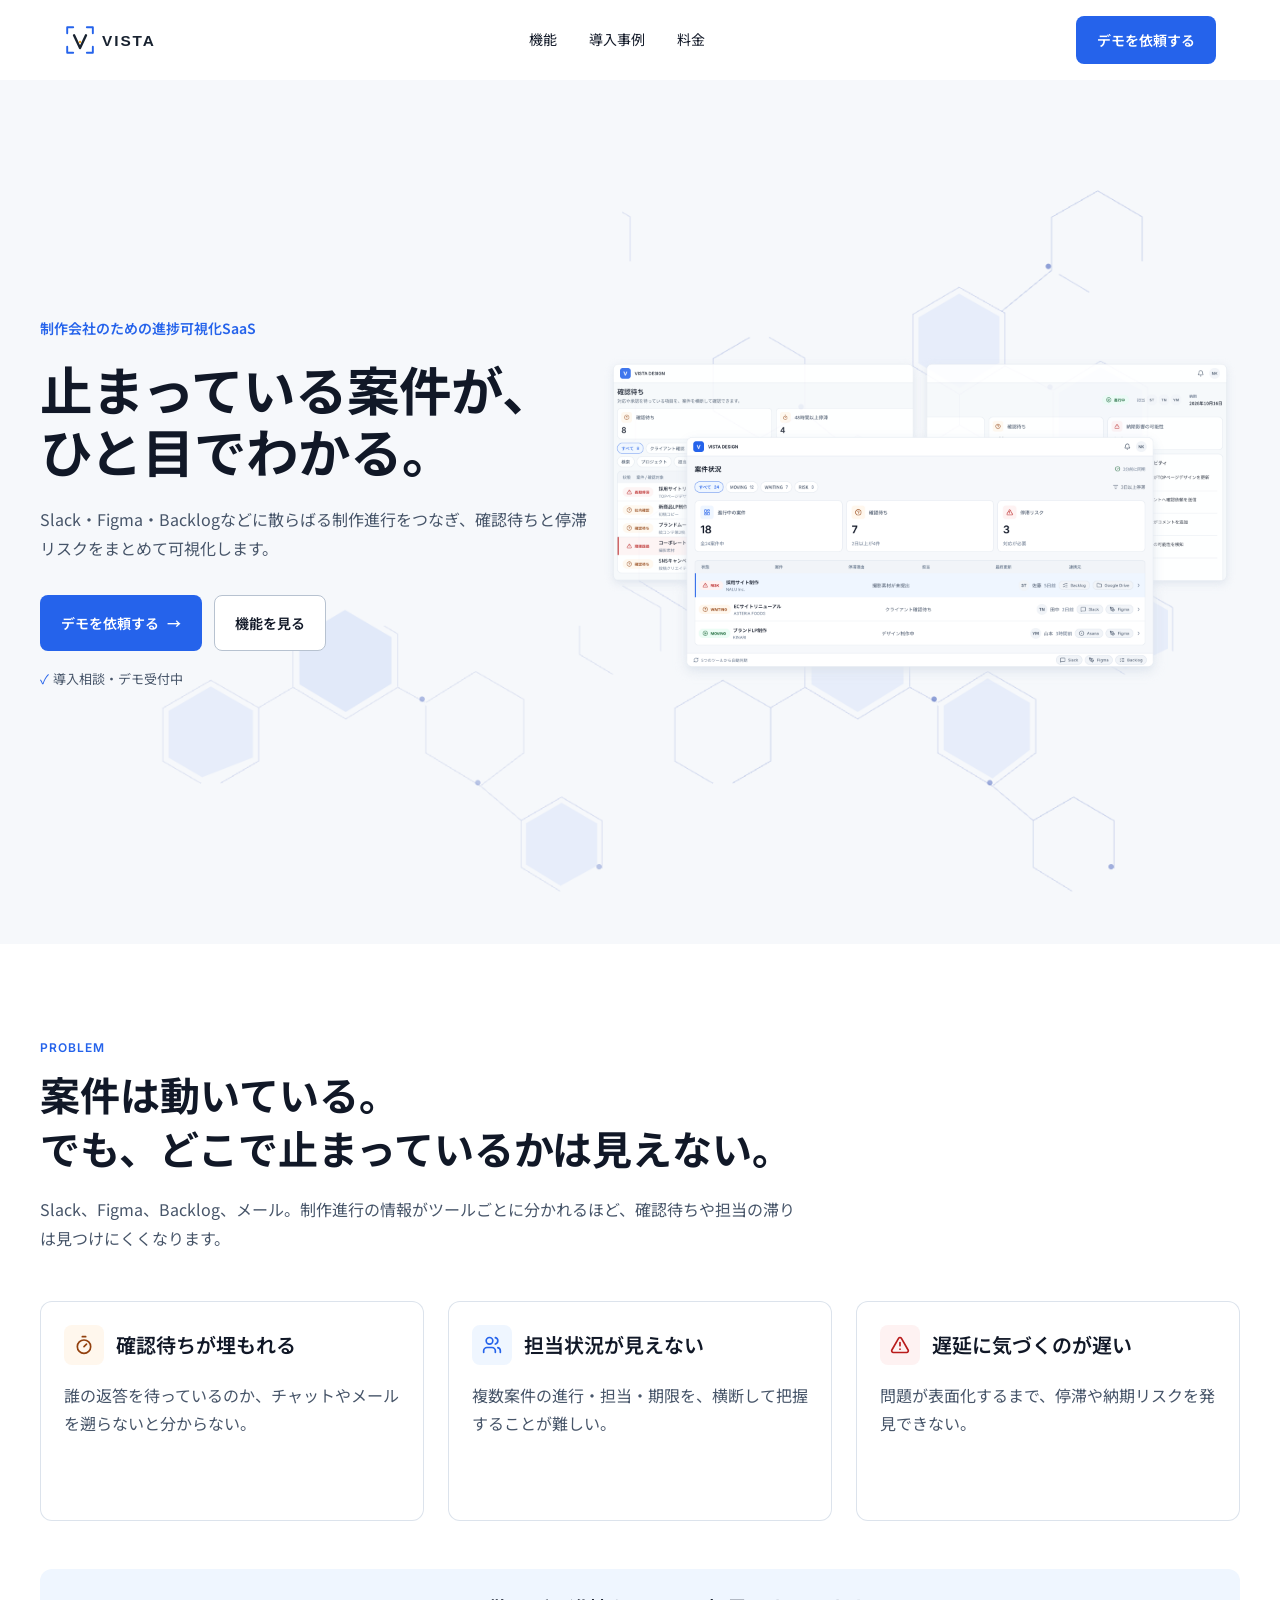
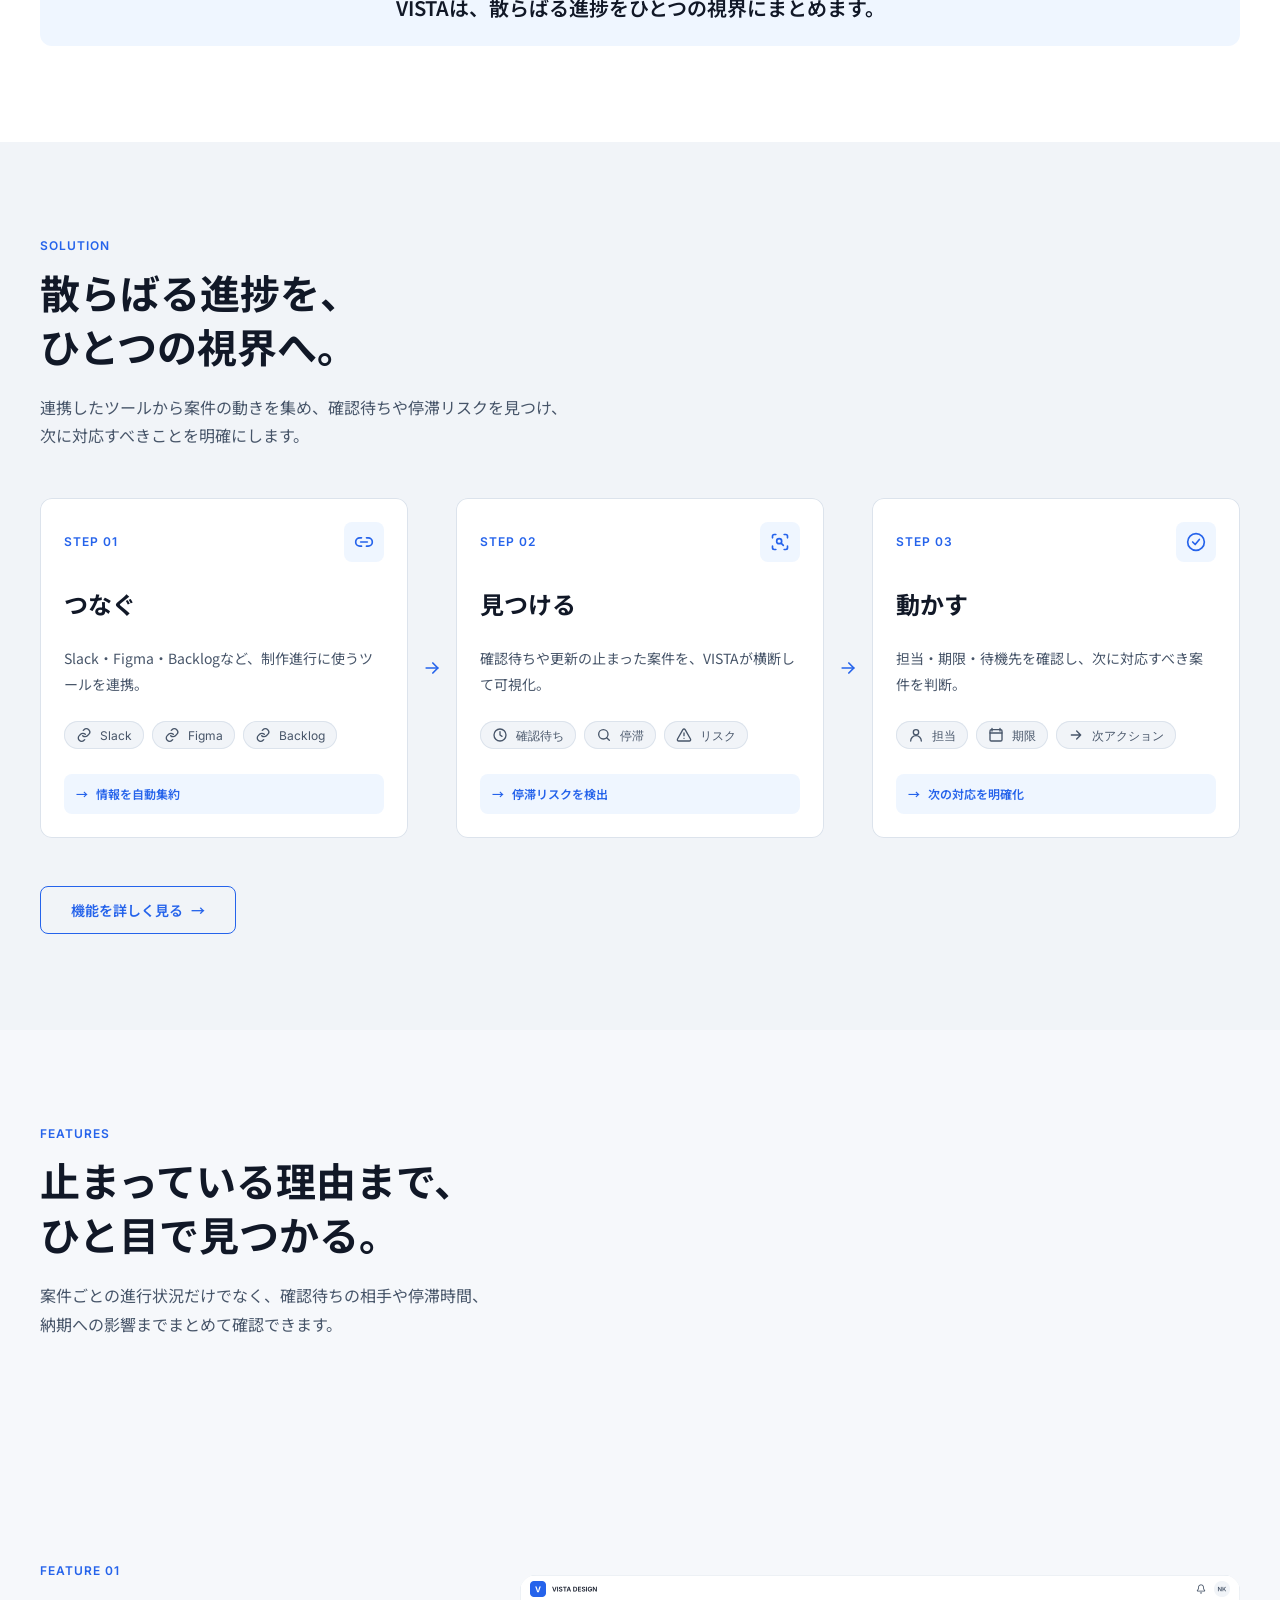
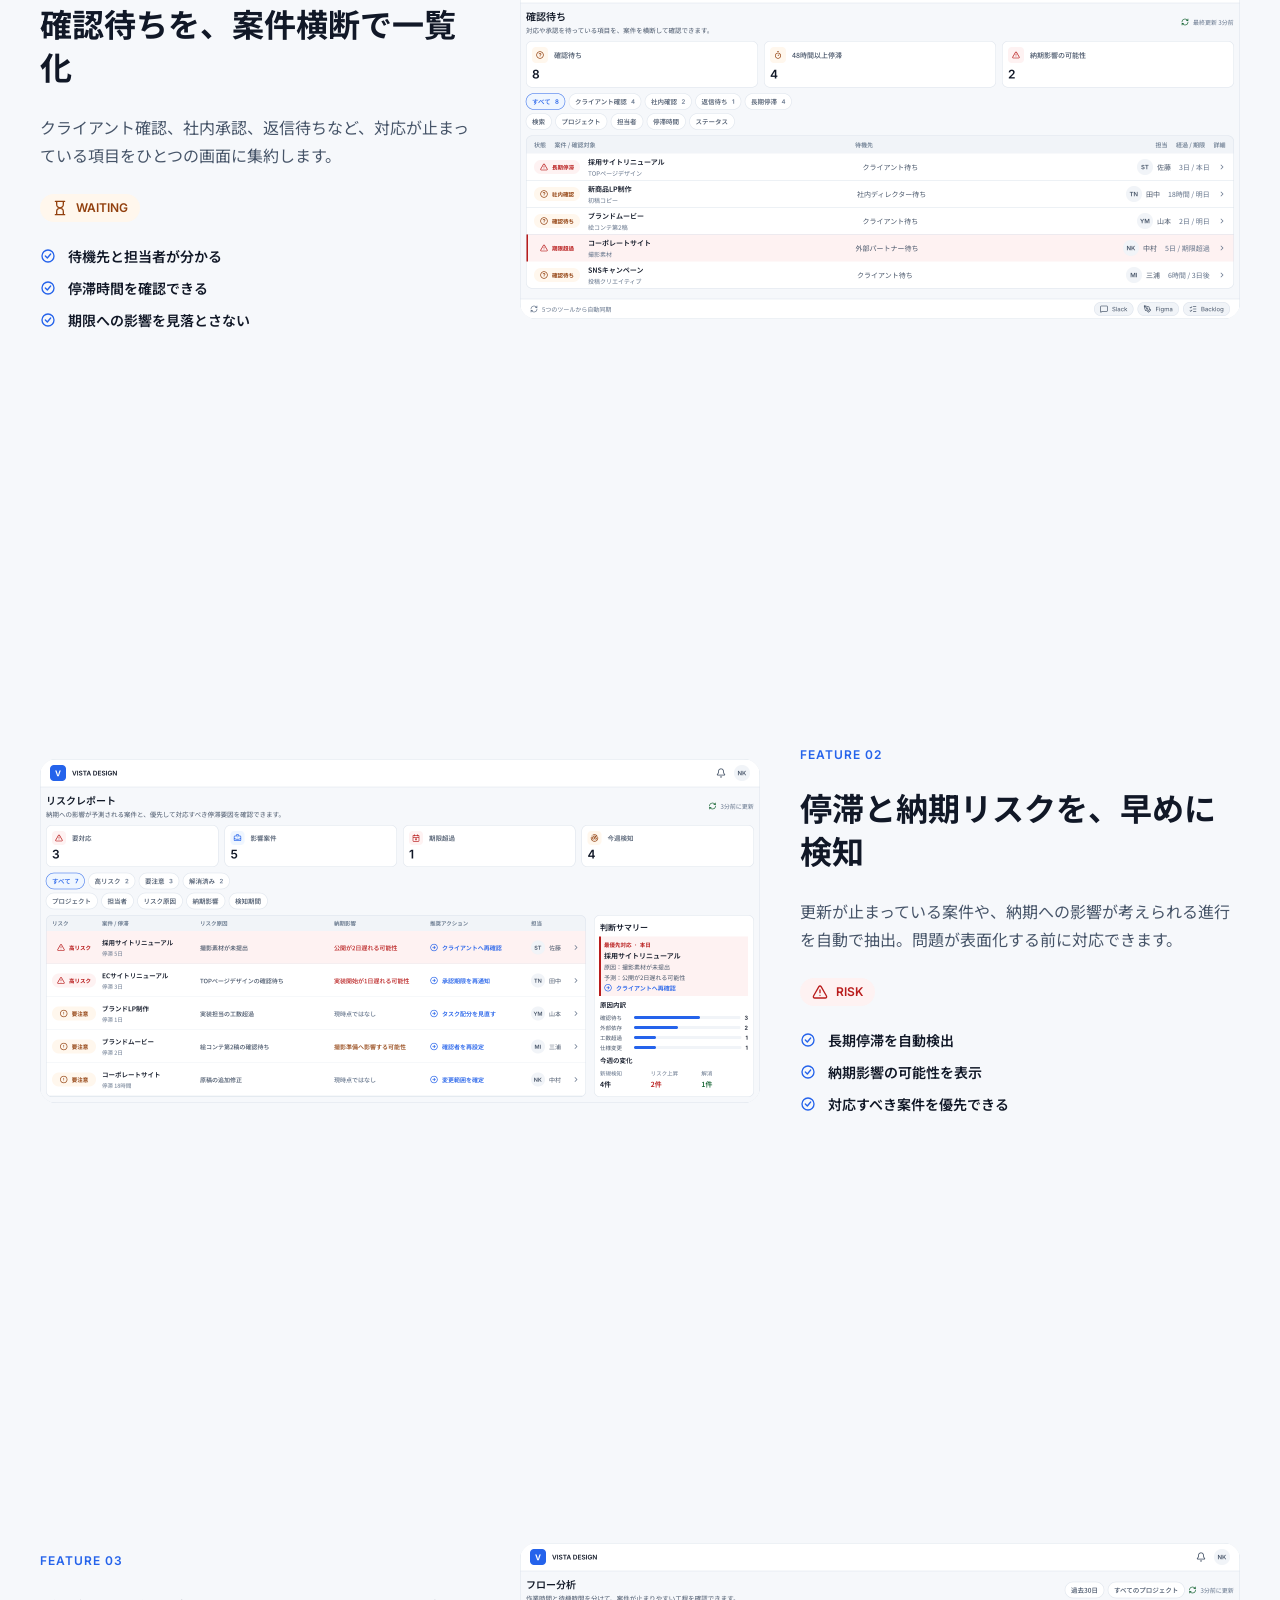
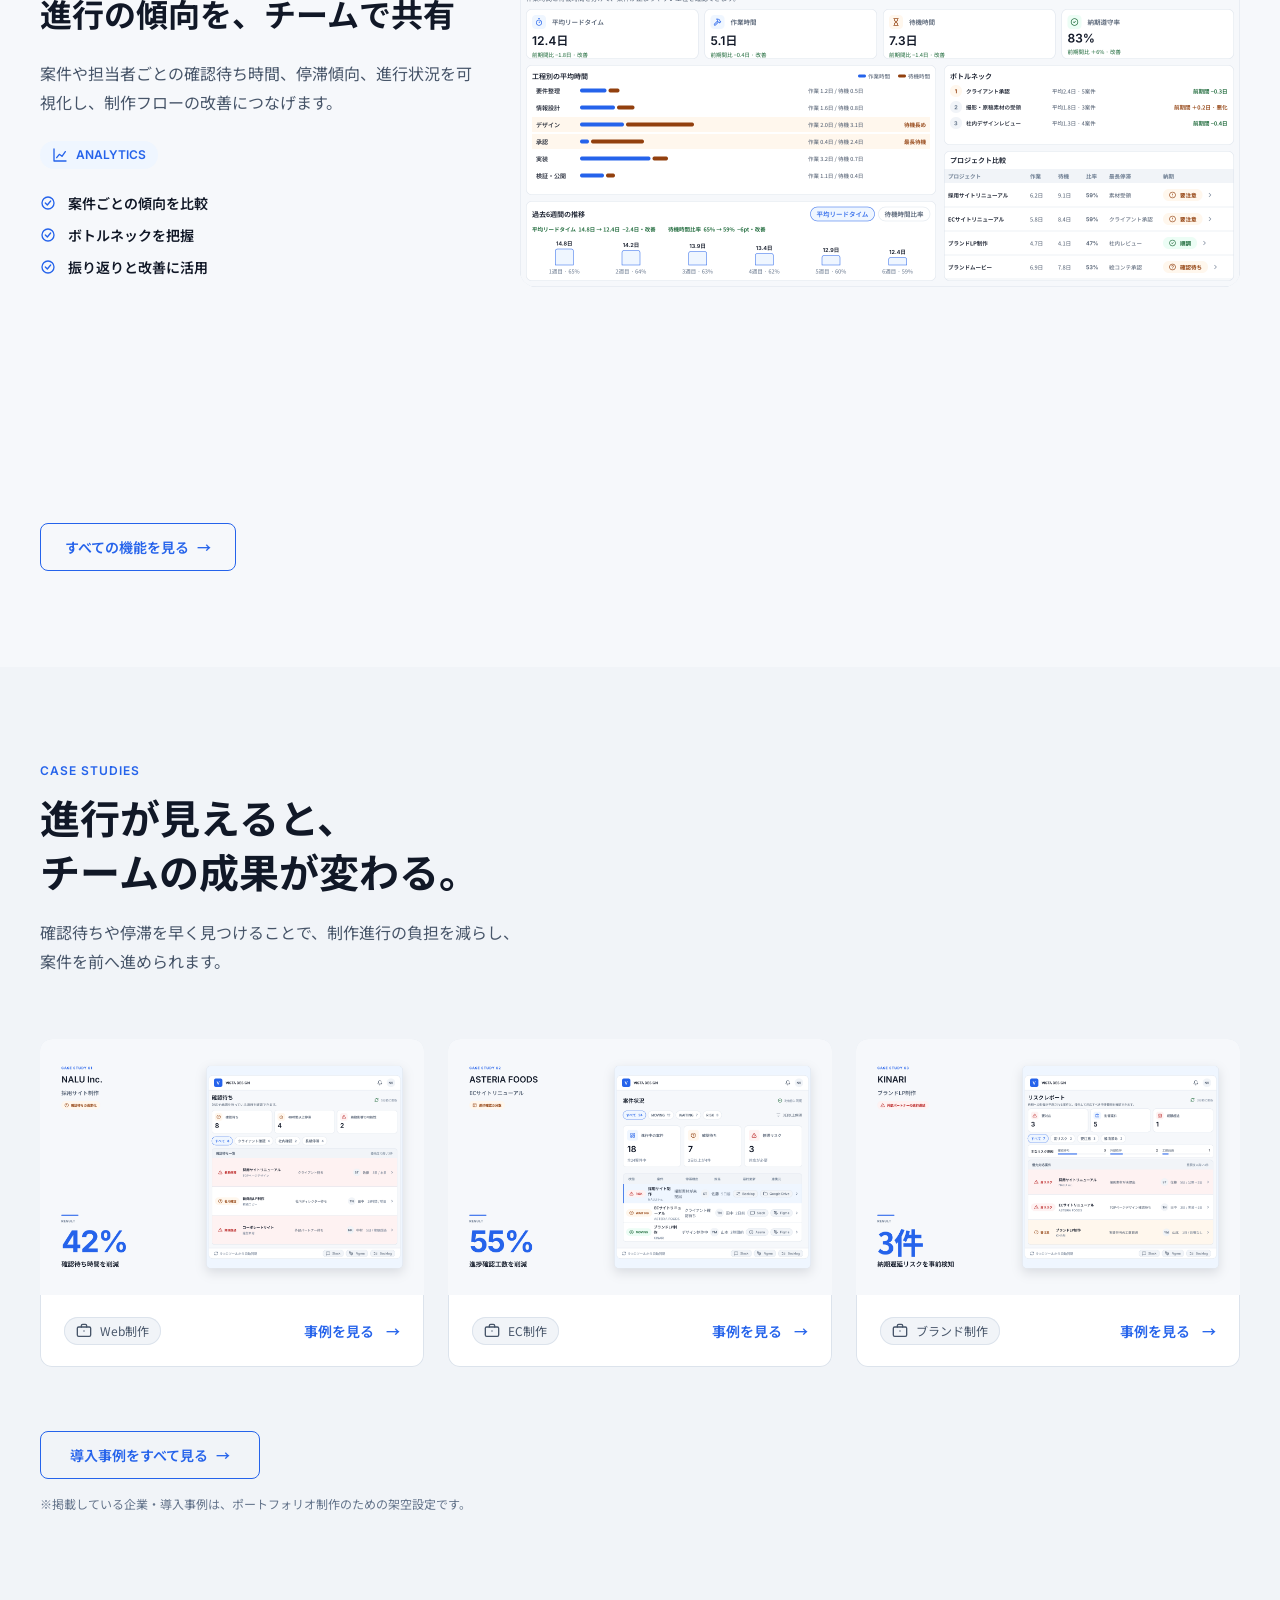
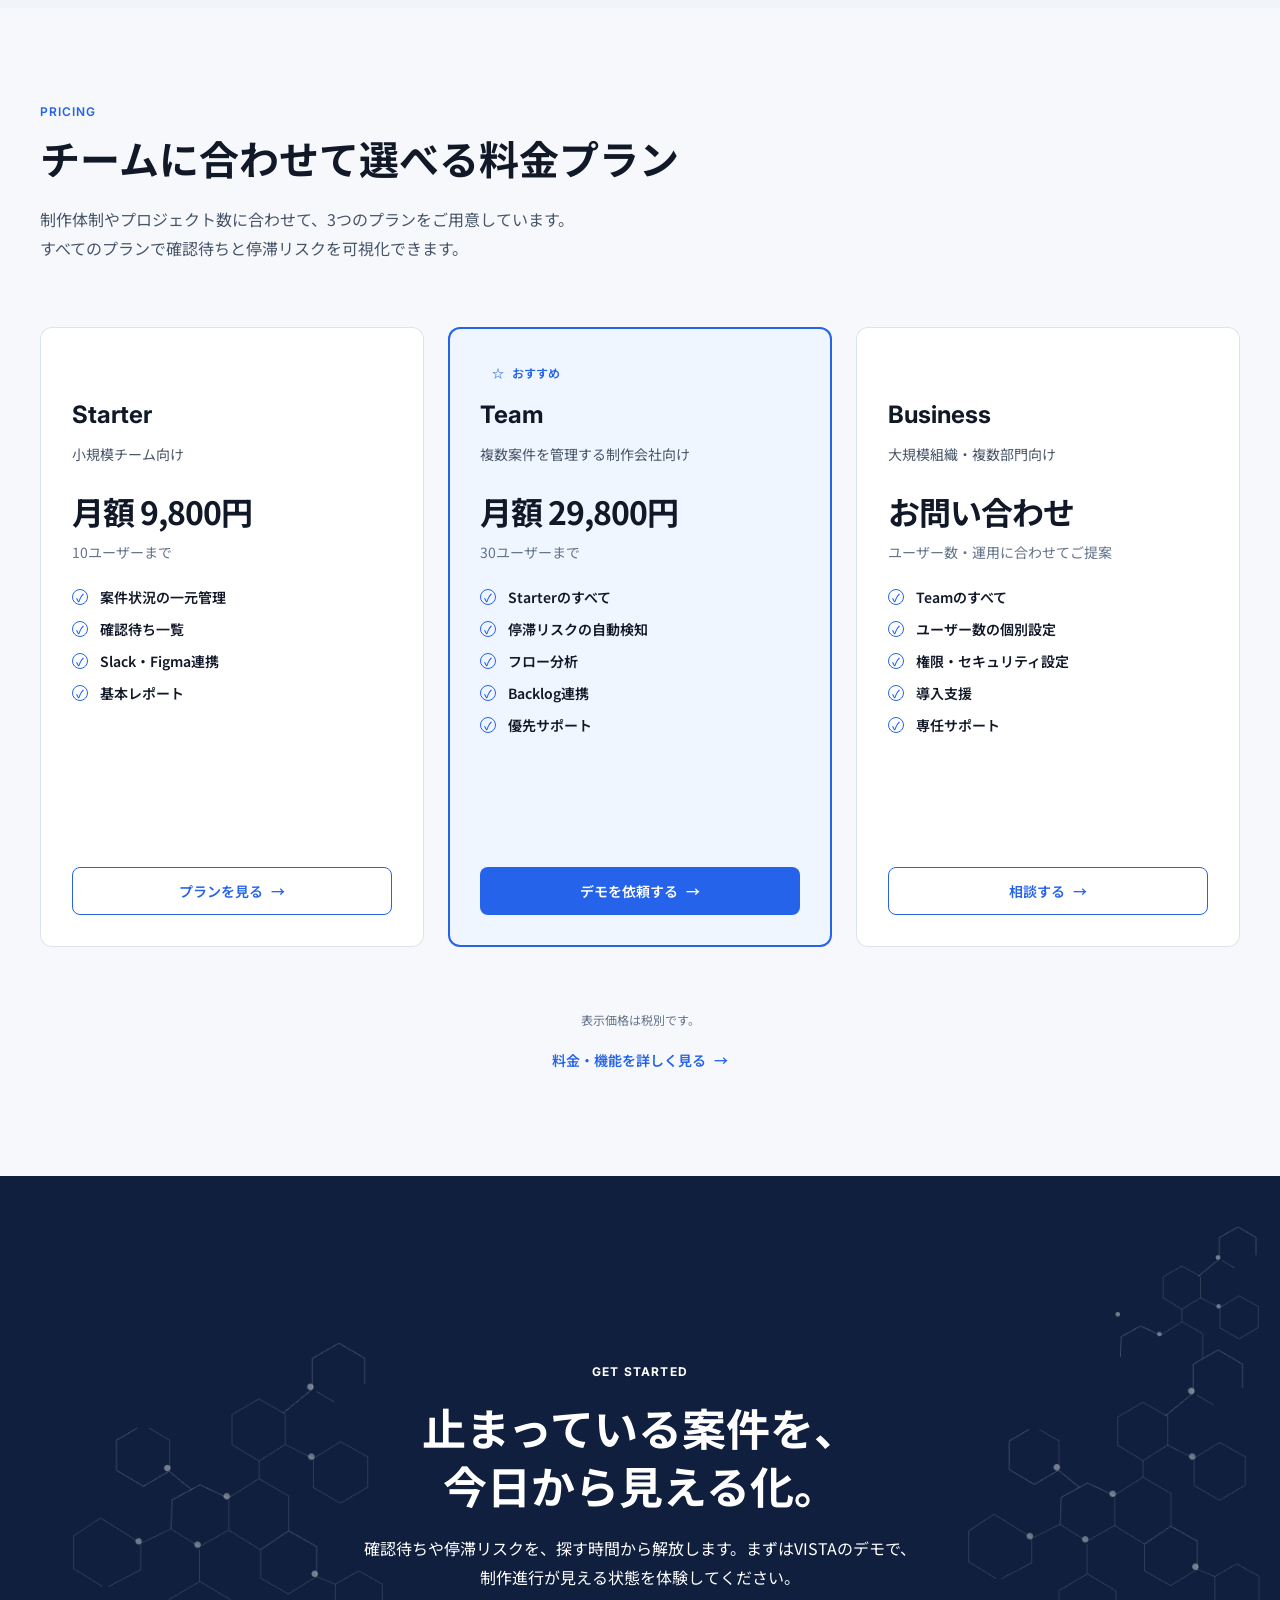
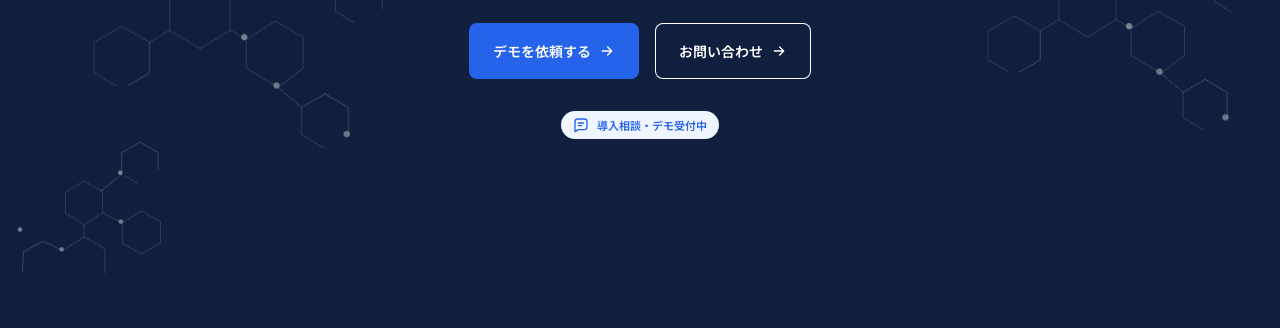
==== index.html @ 70d2bdc4 "fix: improve desktop product UI image quality" ====
<!doctype html>
<html lang="ja">
<head>
  <meta charset="utf-8">
  <meta name="viewport" content="width=device-width, initial-scale=1">
  <title>VISTA</title>
  <link rel="icon" href="05_Assets/icons/web/favicon.ico" sizes="any">
  <link rel="stylesheet" href="assets/css/reset.css">
  <link rel="stylesheet" href="assets/css/variables.css">
  <link rel="stylesheet" href="assets/css/base.css">
  <link rel="stylesheet" href="assets/css/components.css">
  <link rel="stylesheet" href="assets/css/pages.css">
  <script src="assets/js/main.js" defer></script>
</head>
<body data-page="top">
  <a class="skip-link" href="#main-content">本文へ移動</a>
  <header class="site-header" data-site-header>
    <div class="site-header__bar">
      <a class="site-header__logo" href="./" aria-label="VISTA ホーム">
        <img src="01_Brand/VISTA_LOGO_A_TRANSPARENT.svg" alt="VISTA" width="94" height="32">
      </a>
      <nav class="site-header__desktop-nav" aria-label="メインナビゲーション">
        <a class="site-header__nav-link" href="./features/">機能</a>
        <a class="site-header__nav-link" href="./case-studies/">導入事例</a>
        <a class="site-header__nav-link" href="./pricing/">料金</a>
      </nav>
      <div class="site-header__desktop-actions">
        <a class="button button--primary button--medium" href="./contact/">デモを依頼する</a>
      </div>
      <div class="site-header__mobile-actions">
        <a class="button button--primary button--small site-header__mobile-cta" href="./contact/">デモを依頼する</a>
        <button class="menu-toggle" type="button" aria-expanded="false" aria-controls="mobile-navigation" aria-label="メニューを開く" data-menu-toggle>
          <span class="menu-toggle__icon" aria-hidden="true"></span>
        </button>
      </div>
    </div>
    <nav class="mobile-navigation" id="mobile-navigation" aria-label="モバイルナビゲーション" data-mobile-menu hidden>
      <div class="container mobile-navigation__inner">
        <ul class="mobile-navigation__list">
          <li><a class="mobile-navigation__link" href="./features/"><span>機能</span><span class="mobile-navigation__arrow" aria-hidden="true">→</span></a></li>
          <li><a class="mobile-navigation__link" href="./case-studies/"><span>導入事例</span><span class="mobile-navigation__arrow" aria-hidden="true">→</span></a></li>
          <li><a class="mobile-navigation__link" href="./pricing/"><span>料金</span><span class="mobile-navigation__arrow" aria-hidden="true">→</span></a></li>
        </ul>
        <a class="button button--primary button--medium" href="./contact/">デモを依頼する</a>
      </div>
    </nav>
  </header>

  <main id="main-content">
    <section class="top-hero" id="hero" aria-labelledby="hero-title">
      <div class="top-hero__network" aria-hidden="true">
        <img class="top-hero__network-image top-hero__network-image--desktop" src="05_Assets/images/hero/VISTA_BG_HERO_NETWORK_DESKTOP.png" alt="" width="1440" height="864">
        <img class="top-hero__network-image top-hero__network-image--mobile" src="05_Assets/images/hero/VISTA_BG_HERO_NETWORK_MOBILE.png" alt="" width="375" height="634">
      </div>
      <div class="container top-hero__container">
        <div class="top-hero__content">
          <div class="top-hero__intro">
            <p class="eyebrow">制作会社のための進捗可視化SaaS</p>
            <h1 class="top-hero__title" id="hero-title"><span>止まっている案件が、</span><span>ひと目でわかる。</span></h1>
          </div>
          <div class="top-hero__conversion">
            <p class="top-hero__description"><span class="top-hero__description--desktop">Slack・Figma・Backlogなどに散らばる制作進行をつなぎ、確認待ちと停滞リスクをまとめて可視化します。</span><span class="top-hero__description--mobile">散らばる制作進行をつなぎ、確認待ちと停滞リスクをひと目で可視化します。</span></p>
            <div class="top-hero__action-block">
              <div class="top-hero__actions">
                <a class="button button--primary button--large top-hero__primary" href="./contact/">
                  <span>デモを依頼する</span><span class="top-hero__button-arrow" aria-hidden="true">→</span>
                </a>
                <a class="button button--secondary button--large top-hero__secondary" href="./features/">
                  <span>機能を見る</span><span class="top-hero__mobile-arrow" aria-hidden="true">→</span>
                </a>
              </div>
              <p class="top-hero__note"><span aria-hidden="true">✓</span>導入相談・デモ受付中</p>
            </div>
          </div>
        </div>
        <div class="top-hero__visual">
          <img class="top-hero__mockup" src="05_Assets/images/hero/VISTA_HERO_PRODUCT_MOCKUP.png" alt="VISTAの進捗可視化画面" width="3840" height="2400">
        </div>
      </div>
    </section>
    <section class="problem-section" id="problem" aria-labelledby="problem-title">
      <div class="container problem-section__inner">
        <header class="section-heading problem-section__heading">
          <p class="section-eyebrow">PROBLEM</p>
          <div class="section-heading__content">
            <h2 class="section-title" id="problem-title">案件は動いている。<br>でも、どこで止まっているかは<br class="problem-section__mobile-break">見えない。</h2>
            <p class="section-description">Slack、Figma、Backlog、メール。制作進行の情報が<span class="problem-section__desktop-copy">ツールごとに</span>分かれるほど、確認待ちや担当の滞りは見つけにくくなります。</p>
          </div>
        </header>
        <div class="problem-cards">
          <article class="problem-card problem-card--waiting">
            <span class="problem-card__icon" aria-hidden="true">
              <svg viewBox="0 0 24 24" focusable="false"><line x1="10" x2="14" y1="2" y2="2"/><line x1="12" x2="15" y1="14" y2="11"/><circle cx="12" cy="14" r="8"/></svg>
            </span>
            <span class="problem-card__number">01</span>
            <h3 class="problem-card__title">確認待ちが埋もれる</h3>
            <p class="problem-card__text">誰の返答を待っているのか、チャットやメールを遡らないと分からない。</p>
          </article>
          <article class="problem-card problem-card--assignment">
            <span class="problem-card__icon" aria-hidden="true">
              <svg viewBox="0 0 24 24" focusable="false"><path d="M16 21v-2a4 4 0 0 0-4-4H6a4 4 0 0 0-4 4v2"/><path d="M16 3.128a4 4 0 0 1 0 7.744"/><path d="M22 21v-2a4 4 0 0 0-3-3.87"/><circle cx="9" cy="7" r="4"/></svg>
            </span>
            <span class="problem-card__number">02</span>
            <h3 class="problem-card__title">担当状況が見えない</h3>
            <p class="problem-card__text">複数案件の進行・担当・期限を、横断して把握することが難しい。</p>
          </article>
          <article class="problem-card problem-card--risk">
            <span class="problem-card__icon" aria-hidden="true">
              <svg viewBox="0 0 24 24" focusable="false"><path d="m21.73 18-8-14a2 2 0 0 0-3.48 0l-8 14A2 2 0 0 0 4 21h16a2 2 0 0 0 1.73-3"/><path d="M12 9v4"/><path d="M12 17h.01"/></svg>
            </span>
            <span class="problem-card__number">03</span>
            <h3 class="problem-card__title">遅延に気づくのが遅い</h3>
            <p class="problem-card__text">問題が表面化するまで、停滞や納期リスクを発見できない。</p>
          </article>
        </div>
        <div class="problem-bridge">
          <p><span>VISTAは、散らばる進捗を</span><span>ひとつの視界にまとめます。</span></p>
        </div>
      </div>
    </section>
    <section class="solution-section" id="solution" aria-labelledby="solution-title">
      <div class="container solution-section__inner">
        <header class="section-heading solution-section__heading">
          <p class="section-eyebrow">SOLUTION</p>
          <div class="section-heading__content">
            <h2 class="section-title" id="solution-title">散らばる進捗を、<br>ひとつの視界へ。</h2>
            <p class="section-description">連携したツールから案件の動きを集め、確認待ちや停滞リスクを見つけ、<br class="solution-section__desktop-break">次に対応すべきことを明確にします。</p>
          </div>
        </header>
        <div class="solution-steps">
          <article class="solution-step">
            <header class="solution-step__header">
              <p class="solution-step__label">STEP 01</p>
              <span class="solution-step__icon" aria-hidden="true"><svg viewBox="0 0 24 24" focusable="false"><path d="M9 17H7A5 5 0 0 1 7 7h2"/><path d="M15 7h2a5 5 0 0 1 0 10h-2"/><path d="M8 12h8"/></svg></span>
            </header>
            <h3 class="solution-step__title">つなぐ</h3>
            <p class="solution-step__text">Slack・Figma・Backlogなど、制作進行に使うツールを連携。</p>
            <ul class="solution-step__tags" aria-label="連携対象">
              <li class="solution-tag"><span aria-hidden="true"><svg viewBox="0 0 24 24"><path d="M10 13a5 5 0 0 0 7.1.1l2-2a5 5 0 0 0-7.1-7.1l-1.1 1.1"/><path d="M14 11a5 5 0 0 0-7.1-.1l-2 2A5 5 0 0 0 12 20l1.1-1.1"/></svg></span>Slack</li>
              <li class="solution-tag"><span aria-hidden="true"><svg viewBox="0 0 24 24"><path d="M10 13a5 5 0 0 0 7.1.1l2-2a5 5 0 0 0-7.1-7.1l-1.1 1.1"/><path d="M14 11a5 5 0 0 0-7.1-.1l-2 2A5 5 0 0 0 12 20l1.1-1.1"/></svg></span>Figma</li>
              <li class="solution-tag"><span aria-hidden="true"><svg viewBox="0 0 24 24"><path d="M10 13a5 5 0 0 0 7.1.1l2-2a5 5 0 0 0-7.1-7.1l-1.1 1.1"/><path d="M14 11a5 5 0 0 0-7.1-.1l-2 2A5 5 0 0 0 12 20l1.1-1.1"/></svg></span>Backlog</li>
            </ul>
            <p class="solution-step__keyword"><span aria-hidden="true">→</span>情報を自動集約</p>
          </article>
          <div class="solution-connector" aria-hidden="true"><svg viewBox="0 0 24 24" focusable="false"><path d="M5 12h14"/><path class="solution-connector__desktop-path" d="m13 6 6 6-6 6"/><path class="solution-connector__mobile-path" d="m6 13 6 6 6-6"/></svg></div>
          <article class="solution-step">
            <header class="solution-step__header">
              <p class="solution-step__label">STEP 02</p>
              <span class="solution-step__icon" aria-hidden="true"><svg viewBox="0 0 24 24" focusable="false"><path d="M3 7V5a2 2 0 0 1 2-2h2M17 3h2a2 2 0 0 1 2 2v2M21 17v2a2 2 0 0 1-2 2h-2M7 21H5a2 2 0 0 1-2-2v-2"/><circle cx="11" cy="11" r="3"/><path d="m16 16-2.1-2.1"/></svg></span>
            </header>
            <h3 class="solution-step__title">見つける</h3>
            <p class="solution-step__text">確認待ちや更新の止まった案件を、VISTAが横断して可視化。</p>
            <ul class="solution-step__tags" aria-label="検出対象">
              <li class="solution-tag"><span aria-hidden="true"><svg viewBox="0 0 24 24"><circle cx="12" cy="12" r="9"/><path d="M12 7v5l3 2"/></svg></span>確認待ち</li>
              <li class="solution-tag"><span aria-hidden="true"><svg viewBox="0 0 24 24"><circle cx="11" cy="11" r="7"/><path d="m20 20-4-4"/></svg></span>停滞</li>
              <li class="solution-tag"><span aria-hidden="true"><svg viewBox="0 0 24 24"><path d="m21.7 18-8-14a2 2 0 0 0-3.4 0l-8 14A2 2 0 0 0 4 21h16a2 2 0 0 0 1.7-3"/><path d="M12 9v4M12 17h.01"/></svg></span>リスク</li>
            </ul>
            <p class="solution-step__keyword"><span aria-hidden="true">→</span>停滞リスクを検出</p>
          </article>
          <div class="solution-connector" aria-hidden="true"><svg viewBox="0 0 24 24" focusable="false"><path d="M5 12h14"/><path class="solution-connector__desktop-path" d="m13 6 6 6-6 6"/><path class="solution-connector__mobile-path" d="m6 13 6 6 6-6"/></svg></div>
          <article class="solution-step">
            <header class="solution-step__header">
              <p class="solution-step__label">STEP 03</p>
              <span class="solution-step__icon" aria-hidden="true"><svg viewBox="0 0 24 24" focusable="false"><circle cx="12" cy="12" r="10"/><path d="m8 12 3 3 5-6"/></svg></span>
            </header>
            <h3 class="solution-step__title">動かす</h3>
            <p class="solution-step__text">担当・期限・待機先を確認し、次に対応すべき案件を判断。</p>
            <ul class="solution-step__tags" aria-label="判断情報">
              <li class="solution-tag"><span aria-hidden="true"><svg viewBox="0 0 24 24"><circle cx="12" cy="8" r="4"/><path d="M4 21a8 8 0 0 1 16 0"/></svg></span>担当</li>
              <li class="solution-tag"><span aria-hidden="true"><svg viewBox="0 0 24 24"><path d="M6 2v4M18 2v4M3 9h18"/><rect x="3" y="4" width="18" height="17" rx="2"/></svg></span>期限</li>
              <li class="solution-tag"><span aria-hidden="true"><svg viewBox="0 0 24 24"><path d="M5 12h14M13 6l6 6-6 6"/></svg></span>次アクション</li>
            </ul>
            <p class="solution-step__keyword"><span aria-hidden="true">→</span>次の対応を明確化</p>
          </article>
        </div>
        <div class="solution-section__cta-row">
          <a class="button button--medium solution-section__cta" href="./features/">機能を詳しく見る<span aria-hidden="true">→</span></a>
        </div>
      </div>
    </section>
    <section class="features-section" id="features" aria-labelledby="features-title">
      <div class="container features-section__inner">
        <header class="section-heading features-section__heading">
          <p class="section-eyebrow">FEATURES</p>
          <div class="section-heading__content">
            <h2 class="section-title" id="features-title">止まっている理由まで、<br>ひと目で見つかる。</h2>
            <p class="section-description"><span class="features-section__desktop-copy">案件ごとの</span>進行状況だけでなく、確認待ちの相手や停滞時間、<br class="features-section__desktop-break">納期への影響までまとめて確認できます。</p>
          </div>
        </header>
        <div class="feature-list">
          <article class="feature-block">
            <div class="feature-copy">
              <p class="feature-copy__label">FEATURE 01</p>
              <h3 class="feature-copy__title">確認待ちを、案件横断で一覧化</h3>
              <p class="feature-copy__description"><span class="feature-copy__desktop-text">クライアント確認、社内承認、返信待ちなど、</span><span class="feature-copy__mobile-text">クライアント確認や社内承認など、</span>対応が止まっている項目をひとつの画面に集約します。</p>
              <p class="feature-status feature-status--waiting"><span aria-hidden="true"><svg viewBox="0 0 24 24"><path d="M5 22h14M5 2h14M17 22v-4.2a5 5 0 0 0-2-4.6L12 12l-3 1.2a5 5 0 0 0-2 4.6V22M7 2v4.2a5 5 0 0 0 2 4.6l3 1.2 3-1.2a5 5 0 0 0 2-4.6V2"/></svg></span>WAITING</p>
              <ul class="feature-points">
                <li><span aria-hidden="true"><svg viewBox="0 0 24 24"><circle cx="12" cy="12" r="9"/><path d="m8 12 3 3 5-6"/></svg></span>待機先と担当者が分かる</li>
                <li><span aria-hidden="true"><svg viewBox="0 0 24 24"><circle cx="12" cy="12" r="9"/><path d="m8 12 3 3 5-6"/></svg></span>停滞時間を確認できる</li>
                <li><span aria-hidden="true"><svg viewBox="0 0 24 24"><circle cx="12" cy="12" r="9"/><path d="m8 12 3 3 5-6"/></svg></span>期限への影響を見落とさない</li>
              </ul>
            </div>
            <figure class="feature-preview">
              <img class="feature-preview__image feature-preview__image--desktop" src="05_Assets/images/product-ui/VISTA_UI_WAITING_INBOX.png" alt="Waiting Inboxの画面プレビュー" width="2880" height="1376">
              <img class="feature-preview__image feature-preview__image--mobile" src="05_Assets/images/product-ui/mobile-preview/VISTA_UI_WAITING_INBOX_PREVIEW.png" alt="Waiting Inboxの画面プレビュー" width="720" height="688">
            </figure>
          </article>
          <article class="feature-block feature-block--reverse">
            <figure class="feature-preview">
              <img class="feature-preview__image feature-preview__image--desktop" src="05_Assets/images/product-ui/VISTA_UI_RISK_REPORT.png" alt="Risk Reportの画面プレビュー" width="2880" height="1376">
              <img class="feature-preview__image feature-preview__image--mobile" src="05_Assets/images/product-ui/mobile-preview/VISTA_UI_RISK_REPORT_PREVIEW.png" alt="Risk Reportの画面プレビュー" width="720" height="688">
            </figure>
            <div class="feature-copy">
              <p class="feature-copy__label">FEATURE 02</p>
              <h3 class="feature-copy__title">停滞と納期リスクを、早めに検知</h3>
              <p class="feature-copy__description"><span class="feature-copy__desktop-text">更新が止まっている案件や、納期への影響が考えられる進行を自動で抽出。問題が表面化する前に対応できます。</span><span class="feature-copy__mobile-text">更新が止まった案件や納期への影響を抽出し、問題が表面化する前に対応できます。</span></p>
              <p class="feature-status feature-status--risk"><span aria-hidden="true"><svg viewBox="0 0 24 24"><path d="m21.7 18-8-14a2 2 0 0 0-3.4 0l-8 14A2 2 0 0 0 4 21h16a2 2 0 0 0 1.7-3"/><path d="M12 9v4M12 17h.01"/></svg></span>RISK</p>
              <ul class="feature-points">
                <li><span aria-hidden="true"><svg viewBox="0 0 24 24"><circle cx="12" cy="12" r="9"/><path d="m8 12 3 3 5-6"/></svg></span>長期停滞を自動検出</li>
                <li><span aria-hidden="true"><svg viewBox="0 0 24 24"><circle cx="12" cy="12" r="9"/><path d="m8 12 3 3 5-6"/></svg></span>納期影響の可能性を表示</li>
                <li><span aria-hidden="true"><svg viewBox="0 0 24 24"><circle cx="12" cy="12" r="9"/><path d="m8 12 3 3 5-6"/></svg></span><span class="feature-copy__desktop-text">対応すべき案件を優先できる</span><span class="feature-copy__mobile-text">対応の優先順位が分かる</span></li>
              </ul>
            </div>
          </article>
          <article class="feature-block">
            <div class="feature-copy">
              <p class="feature-copy__label">FEATURE 03</p>
              <h3 class="feature-copy__title">進行の傾向を、チームで共有</h3>
              <p class="feature-copy__description"><span class="feature-copy__desktop-text">案件や担当者ごとの</span>確認待ち時間<span class="feature-copy__desktop-text">、</span><span class="feature-copy__mobile-text">や</span>停滞傾向<span class="feature-copy__desktop-text">、進行状況</span>を可視化し、制作フローの<span class="feature-copy__desktop-text">改善</span><span class="feature-copy__mobile-text">振り返りと改善</span>につなげます。</p>
              <p class="feature-status feature-status--analytics"><span aria-hidden="true"><svg viewBox="0 0 24 24"><path d="M3 3v18h18"/><path d="m7 16 4-5 4 3 5-7"/></svg></span>ANALYTICS</p>
              <ul class="feature-points">
                <li><span aria-hidden="true"><svg viewBox="0 0 24 24"><circle cx="12" cy="12" r="9"/><path d="m8 12 3 3 5-6"/></svg></span>案件ごとの傾向を比較</li>
                <li><span aria-hidden="true"><svg viewBox="0 0 24 24"><circle cx="12" cy="12" r="9"/><path d="m8 12 3 3 5-6"/></svg></span>ボトルネックを把握</li>
                <li><span aria-hidden="true"><svg viewBox="0 0 24 24"><circle cx="12" cy="12" r="9"/><path d="m8 12 3 3 5-6"/></svg></span>振り返りと改善に活用</li>
              </ul>
            </div>
            <figure class="feature-preview">
              <img class="feature-preview__image feature-preview__image--desktop" src="05_Assets/images/product-ui/VISTA_UI_FLOW_ANALYTICS.png" alt="Flow Analyticsの画面プレビュー" width="2880" height="1376">
              <img class="feature-preview__image feature-preview__image--mobile" src="05_Assets/images/product-ui/mobile-preview/VISTA_UI_FLOW_ANALYTICS_PREVIEW.png" alt="Flow Analyticsの画面プレビュー" width="720" height="688">
            </figure>
          </article>
        </div>
        <div class="features-section__cta-row">
          <a class="button button--medium features-section__cta" href="./features/">すべての機能を見る<span aria-hidden="true">→</span></a>
        </div>
      </div>
    </section>
    <section class="case-studies-section" id="case-studies" aria-labelledby="case-studies-title">
      <div class="container case-studies-section__inner">
        <header class="section-heading case-studies-section__heading">
          <p class="section-eyebrow">CASE STUDIES</p>
          <div class="section-heading__content">
            <h2 class="section-title" id="case-studies-title">進行が見えると、<br>チームの成果が変わる。</h2>
            <p class="section-description">確認待ちや停滞を早く見つけることで、制作進行の負担を減らし、<br class="case-studies-section__desktop-break">案件を前へ進められます。</p>
          </div>
        </header>
        <div class="case-study-grid">
          <article class="case-study-card">
            <h3 class="sr-only">NALU Inc. 採用サイト制作</h3>
            <div class="case-study-card__cover">
              <img class="case-study-card__image" src="05_Assets/images/case-studies/VISTA_CASE_RECRUIT_SITE.png" alt="NALU Inc. 採用サイト制作の導入事例" width="2880" height="1920">
            </div>
            <div class="case-study-card__body">
              <span class="case-study-card__category"><span aria-hidden="true"><svg viewBox="0 0 24 24"><path d="M12 12h.01"/><path d="M16 6V4a2 2 0 0 0-2-2h-4a2 2 0 0 0-2 2v2"/><rect width="20" height="14" x="2" y="6" rx="2"/></svg></span>Web制作</span>
              <a class="case-study-card__link" href="./case-studies/">事例を見る<span aria-hidden="true">→</span></a>
            </div>
          </article>
          <article class="case-study-card">
            <h3 class="sr-only">ASTERIA FOODS ECサイトリニューアル</h3>
            <div class="case-study-card__cover">
              <img class="case-study-card__image" src="05_Assets/images/case-studies/VISTA_CASE_EC_RENEWAL.png" alt="ASTERIA FOODS ECサイトリニューアルの導入事例" width="2880" height="1920">
            </div>
            <div class="case-study-card__body">
              <span class="case-study-card__category"><span aria-hidden="true"><svg viewBox="0 0 24 24"><path d="M12 12h.01"/><path d="M16 6V4a2 2 0 0 0-2-2h-4a2 2 0 0 0-2 2v2"/><rect width="20" height="14" x="2" y="6" rx="2"/></svg></span>EC制作</span>
              <a class="case-study-card__link" href="./case-studies/">事例を見る<span aria-hidden="true">→</span></a>
            </div>
          </article>
          <article class="case-study-card">
            <h3 class="sr-only">KINARI ブランドLP制作</h3>
            <div class="case-study-card__cover">
              <img class="case-study-card__image" src="05_Assets/images/case-studies/VISTA_CASE_BRAND_LP.png" alt="KINARI ブランドLP制作の導入事例" width="2880" height="1920">
            </div>
            <div class="case-study-card__body">
              <span class="case-study-card__category"><span aria-hidden="true"><svg viewBox="0 0 24 24"><path d="M12 12h.01"/><path d="M16 6V4a2 2 0 0 0-2-2h-4a2 2 0 0 0-2 2v2"/><rect width="20" height="14" x="2" y="6" rx="2"/></svg></span>ブランド制作</span>
              <a class="case-study-card__link" href="./case-studies/">事例を見る<span aria-hidden="true">→</span></a>
            </div>
          </article>
        </div>
        <footer class="case-studies-section__footer">
          <a class="button button--medium case-studies-section__cta" href="./case-studies/">導入事例をすべて見る<span aria-hidden="true">→</span></a>
          <p class="case-studies-section__note">※掲載している企業・導入事例は、ポートフォリオ制作のための架空設定です。</p>
        </footer>
      </div>
    </section>
    <section class="pricing-section" id="pricing" aria-labelledby="pricing-title">
      <div class="container pricing-section__inner">
        <header class="section-heading pricing-section__heading">
          <p class="section-eyebrow">PRICING</p>
          <div class="section-heading__content">
            <h2 class="section-title" id="pricing-title">チームに合わせて選べる<br class="pricing-section__mobile-break">料金プラン</h2>
            <p class="section-description">制作体制やプロジェクト数に合わせて、3つのプランをご用意しています。<br class="pricing-section__desktop-break">すべてのプランで確認待ちと停滞リスクを可視化できます。</p>
          </div>
        </header>
        <div class="pricing-grid">
          <article class="pricing-card">
            <div class="pricing-card__content">
              <header class="pricing-card__intro">
                <span class="pricing-card__badge-spacer" aria-hidden="true"></span>
                <h3 class="pricing-card__name">Starter</h3>
                <p class="pricing-card__audience">小規模チーム向け</p>
              </header>
              <div class="pricing-card__price">
                <p class="pricing-card__amount">月額 9,800円</p>
                <p class="pricing-card__note">10ユーザーまで</p>
              </div>
              <ul class="pricing-card__features">
                <li><span aria-hidden="true">✓</span>案件状況の一元管理</li>
                <li><span aria-hidden="true">✓</span>確認待ち一覧</li>
                <li><span aria-hidden="true">✓</span>Slack・Figma連携</li>
                <li><span aria-hidden="true">✓</span>基本レポート</li>
              </ul>
            </div>
            <a class="button button--medium pricing-card__cta pricing-card__cta--secondary" href="./pricing/">プランを見る<span aria-hidden="true">→</span></a>
          </article>
          <article class="pricing-card pricing-card--featured">
            <div class="pricing-card__content">
              <header class="pricing-card__intro">
                <span class="pricing-card__badge"><span aria-hidden="true">☆</span>おすすめ</span>
                <h3 class="pricing-card__name">Team</h3>
                <p class="pricing-card__audience">複数案件を管理する制作会社向け</p>
              </header>
              <div class="pricing-card__price">
                <p class="pricing-card__amount">月額 29,800円</p>
                <p class="pricing-card__note">30ユーザーまで</p>
              </div>
              <ul class="pricing-card__features">
                <li><span aria-hidden="true">✓</span>Starterのすべて</li>
                <li><span aria-hidden="true">✓</span>停滞リスクの自動検知</li>
                <li><span aria-hidden="true">✓</span>フロー分析</li>
                <li><span aria-hidden="true">✓</span>Backlog連携</li>
                <li><span aria-hidden="true">✓</span>優先サポート</li>
              </ul>
            </div>
            <a class="button button--primary button--medium pricing-card__cta" href="./contact/">デモを依頼する<span aria-hidden="true">→</span></a>
          </article>
          <article class="pricing-card">
            <div class="pricing-card__content">
              <header class="pricing-card__intro">
                <span class="pricing-card__badge-spacer" aria-hidden="true"></span>
                <h3 class="pricing-card__name">Business</h3>
                <p class="pricing-card__audience">大規模組織・複数部門向け</p>
              </header>
              <div class="pricing-card__price">
                <p class="pricing-card__amount">お問い合わせ</p>
                <p class="pricing-card__note">ユーザー数・運用に合わせてご提案</p>
              </div>
              <ul class="pricing-card__features">
                <li><span aria-hidden="true">✓</span>Teamのすべて</li>
                <li><span aria-hidden="true">✓</span>ユーザー数の個別設定</li>
                <li><span aria-hidden="true">✓</span>権限・セキュリティ設定</li>
                <li><span aria-hidden="true">✓</span>導入支援</li>
                <li><span aria-hidden="true">✓</span>専任サポート</li>
              </ul>
            </div>
            <a class="button button--medium pricing-card__cta pricing-card__cta--secondary" href="./contact/">相談する<span aria-hidden="true">→</span></a>
          </article>
        </div>
        <footer class="pricing-section__footer">
          <p class="pricing-section__tax-note">表示価格は税別です。</p>
          <a class="button button--text pricing-section__link" href="./pricing/">料金・機能を詳しく見る<span aria-hidden="true">→</span></a>
        </footer>
      </div>
    </section>
    <section class="final-cta" id="final-cta" aria-labelledby="final-cta-title">
      <div class="final-cta__network" aria-hidden="true">
        <img class="final-cta__network-image final-cta__network-image--desktop" src="./05_Assets/images/final-cta/VISTA_BG_FINAL_CTA_DESKTOP.png" alt="">
        <img class="final-cta__network-image final-cta__network-image--mobile" src="./05_Assets/images/final-cta/VISTA_BG_FINAL_CTA_MOBILE.png" alt="">
      </div>
      <div class="container final-cta__inner">
        <div class="final-cta__copy">
          <p class="final-cta__eyebrow">GET STARTED</p>
          <h2 class="final-cta__title" id="final-cta-title">止まっている案件を、<br>今日から見える化。</h2>
          <p class="final-cta__description">確認待ちや停滞リスクを、探す時間から解放します。まずはVISTAのデモで、<br class="final-cta__desktop-break">制作進行が見える状態を体験してください。</p>
        </div>
        <div class="final-cta__actions">
          <a class="button button--primary button--large" href="./contact/">デモを依頼する<svg aria-hidden="true" viewBox="0 0 24 24"><path d="M5 12h14M13 6l6 6-6 6"/></svg></a>
          <a class="button button--large final-cta__secondary" href="./contact/">お問い合わせ<svg aria-hidden="true" viewBox="0 0 24 24"><path d="M5 12h14M13 6l6 6-6 6"/></svg></a>
        </div>
        <p class="feature-status feature-status--analytics final-cta__badge"><svg aria-hidden="true" viewBox="0 0 24 24"><path d="M21 15a4 4 0 0 1-4 4H8l-5 3V7a4 4 0 0 1 4-4h10a4 4 0 0 1 4 4z"/><path d="M8 9h8M8 13h5"/></svg>導入相談・デモ受付中</p>
      </div>
    </section>
  </main>
</body>
</html>
---- assets/css/variables.css ----
:root {
  color-scheme: light;

  --color-canvas: #f6f8fb;
  --color-surface: #ffffff;
  --color-surface-subtle: #f1f4f8;
  --color-surface-inverse: #111827;
  --color-brand-deep: #0f1f3d;
  --color-text-primary: #111827;
  --color-text-secondary: #475569;
  --color-text-muted: #64748b;
  --color-text-inverse: #ffffff;
  --color-border: #dce3ec;
  --color-border-strong: #b7c2d0;
  --color-accent: #2563eb;
  --color-accent-hover: #1d4ed8;
  --color-accent-active: #1e40af;
  --color-accent-soft: #eff6ff;
  --color-moving: #166534;
  --color-moving-soft: #f0fdf4;
  --color-waiting: #92400e;
  --color-waiting-soft: #fffbeb;
  --status-waiting-soft: #fff7ed;
  --color-risk: #b91c1c;
  --color-risk-soft: #fef2f2;
  --status-risk-soft: #fef2f2;
  --color-focus: #60a5fa;
  --color-transparent: #00000000;

  --font-ja: "Noto Sans JP", sans-serif;
  --font-latin: "Inter", sans-serif;
  --font-size-11: 0.6875rem;
  --font-size-12: 0.75rem;
  --font-size-13: 0.8125rem;
  --font-size-14: 0.875rem;
  --font-size-16: 1rem;
  --font-size-20: 1.25rem;
  --font-size-24: 1.5rem;
  --font-size-30: 1.875rem;
  --font-size-32: 2rem;
  --font-size-40: 2.5rem;
  --font-size-44: 2.75rem;
  --font-size-48: 3rem;
  --font-size-display-desktop: 3.5rem;
  --line-height-display: 1.18;
  --line-height-heading: 1.35;
  --line-height-body: 1.8;

  --space-0: 0;
  --space-4: 0.25rem;
  --space-8: 0.5rem;
  --space-12: 0.75rem;
  --space-16: 1rem;
  --space-20: 1.25rem;
  --space-24: 1.5rem;
  --space-32: 2rem;
  --space-40: 2.5rem;
  --space-48: 3rem;
  --space-64: 4rem;
  --space-80: 5rem;
  --space-96: 6rem;

  --radius-none: 0;
  --radius-sm: 0.25rem;
  --radius-md: 0.5rem;
  --radius-lg: 0.75rem;
  --radius-xl: 1rem;
  --radius-pill: 999px;

  --stroke-1: 1px;
  --stroke-focus: 2px;
  --opacity-disabled: 0.4;

  --height-header: 5rem;
  --height-header-mobile: 4rem;
  --height-button-large: 3.5rem;
  --height-button-medium: 3rem;
  --height-button-small: 2.5rem;
  --height-badge: 1.75rem;
  --control-sm: 2rem;
  --control-md: 2.5rem;
  --control-lg: 3rem;
  --icon-sm: 1rem;
  --icon-md: 1.25rem;

  --width-main-container: 75rem;
  --width-header-container: 82rem;
  --width-description: 40rem;
  --width-hero-content: 30rem;
  --width-hero-visual: 40rem;

  --breakpoint-mobile-sm: 375px;
  --breakpoint-mobile: 390px;
  --breakpoint-tablet: 768px;
  --breakpoint-desktop-sm: 1024px;
  --breakpoint-desktop: 1366px;
  --breakpoint-desktop-lg: 1440px;
}

[data-theme="dark"] {
  color-scheme: dark;
  --color-canvas: #0b0f17;
  --color-surface: #121824;
  --color-surface-subtle: #192231;
  --color-surface-inverse: #f8fafc;
  --color-text-primary: #f8fafc;
  --color-text-secondary: #cbd5e1;
  --color-text-muted: #94a3b8;
  --color-text-inverse: #0b0f17;
  --color-border: #2b3748;
  --color-border-strong: #526178;
  --color-accent: #60a5fa;
  --color-accent-hover: #93c5fd;
  --color-accent-active: #3b82f6;
  --color-accent-soft: #172554;
  --color-moving: #86efac;
  --color-moving-soft: #052e16;
  --color-waiting: #fcd34d;
  --color-waiting-soft: #451a03;
  --status-waiting-soft: #78350f;
  --color-risk: #fca5a5;
  --color-risk-soft: #450a0a;
  --status-risk-soft: #7f1d1d;
  --color-focus: #93c5fd;
}
---- assets/css/base.css ----
@import url("https://fonts.googleapis.com/css2?family=Inter:wght@400;600;700&family=Noto+Sans+JP:wght@400;600;700&display=swap");

html {
  min-width: 320px;
  scroll-behavior: smooth;
}

body {
  min-height: 100vh;
  background: var(--color-canvas);
  color: var(--color-text-primary);
  font-family: var(--font-ja);
  font-size: var(--font-size-16);
  line-height: var(--line-height-body);
  overflow-wrap: anywhere;
}

main {
  display: block;
}

h1,
h2,
h3 {
  font-weight: 700;
  line-height: var(--line-height-heading);
  overflow-wrap: normal;
}

a {
  color: inherit;
  text-decoration: none;
}

button,
a,
input,
select,
textarea {
  -webkit-tap-highlight-color: transparent;
}

button,
select {
  cursor: pointer;
}

button:disabled,
input:disabled,
select:disabled,
textarea:disabled {
  cursor: not-allowed;
}

input,
select,
textarea {
  width: 100%;
  border: var(--stroke-1) solid var(--color-border);
  border-radius: var(--radius-md);
  background: var(--color-surface);
}

textarea {
  resize: vertical;
}

:focus-visible {
  outline: var(--stroke-focus) solid var(--color-focus);
  outline-offset: 2px;
}

.sr-only {
  position: absolute !important;
  width: 1px !important;
  height: 1px !important;
  padding: 0 !important;
  margin: -1px !important;
  overflow: hidden !important;
  clip: rect(0, 0, 0, 0) !important;
  white-space: nowrap !important;
  border: 0 !important;
}

.container {
  width: min(calc(100% - (var(--space-16) * 2)), var(--width-main-container));
  margin-inline: auto;
}

.container--wide {
  width: min(calc(100% - (var(--space-16) * 2)), var(--width-header-container));
  margin-inline: auto;
}

.skip-link {
  position: fixed;
  inset-block-start: var(--space-8);
  inset-inline-start: var(--space-8);
  z-index: 1000;
  padding: var(--space-8) var(--space-12);
  border-radius: var(--radius-sm);
  background: var(--color-surface-inverse);
  color: var(--color-text-inverse);
  transform: translateY(-200%);
}

.skip-link:focus-visible {
  transform: translateY(0);
}
---- assets/css/components.css ----
.button {
  display: inline-flex;
  min-width: 0;
  align-items: center;
  justify-content: center;
  gap: var(--space-8);
  border: var(--stroke-1) solid transparent;
  border-radius: var(--radius-md);
  padding-inline: var(--space-20);
  font-family: var(--font-ja);
  font-size: var(--font-size-14);
  font-weight: 600;
  line-height: 1;
  white-space: nowrap;
  transition: background-color 120ms ease, border-color 120ms ease, color 120ms ease;
}

.button--large {
  min-height: var(--height-button-large);
}

.button--medium {
  min-height: var(--height-button-medium);
}

.button--small {
  min-height: var(--height-button-small);
  padding-inline: var(--space-16);
}

.button--primary {
  background: var(--color-accent);
  color: var(--color-text-inverse);
}

.button--primary:hover {
  background: var(--color-accent-hover);
}

.button--primary:active {
  background: var(--color-accent-active);
}

.button--secondary {
  border-color: var(--color-border-strong);
  background: var(--color-surface);
  color: var(--color-text-primary);
}

.button--secondary:hover {
  border-color: var(--color-accent);
  background: var(--color-accent-soft);
}

.button--secondary:active {
  border-color: var(--color-accent-active);
  color: var(--color-accent-active);
}

.button--text {
  min-height: var(--control-md);
  padding-inline: var(--space-8);
  background: var(--color-transparent);
  color: var(--color-accent);
}

.button--text:hover {
  background: var(--color-accent-soft);
}

.button:disabled,
.button[aria-disabled="true"] {
  opacity: var(--opacity-disabled);
  pointer-events: none;
}

.button__spinner {
  display: none;
  width: var(--icon-sm);
  height: var(--icon-sm);
  border: 2px solid currentColor;
  border-inline-end-color: transparent;
  border-radius: var(--radius-pill);
}

.button.is-loading .button__spinner {
  display: inline-block;
}

.site-header {
  position: relative;
  z-index: 100;
  background: var(--color-surface);
  box-shadow: inset 0 calc(var(--stroke-1) * -1) var(--color-border);
}

.site-header__bar {
  display: flex;
  width: min(100%, calc(var(--width-header-container) + (var(--space-64) * 2)));
  height: var(--height-header-mobile);
  margin-inline: auto;
  padding-inline: var(--space-24);
  align-items: center;
  justify-content: space-between;
}

.site-header__logo {
  display: inline-flex;
  flex: 0 0 auto;
  align-items: center;
}

.site-header__logo img {
  width: 94px;
  height: 32px;
  object-fit: contain;
}

.site-header__desktop-nav,
.site-header__desktop-actions {
  display: none;
}

.site-header__mobile-actions {
  display: flex;
  align-items: center;
  gap: var(--space-8);
}

.site-header__mobile-cta {
  min-height: var(--height-button-small);
}

.menu-toggle {
  position: relative;
  display: inline-grid;
  width: var(--control-md);
  height: var(--control-md);
  place-items: center;
  border-radius: var(--radius-sm);
  background: var(--color-transparent);
  color: var(--color-text-primary);
}

.menu-toggle__icon,
.menu-toggle__icon::before,
.menu-toggle__icon::after {
  display: block;
  width: var(--icon-md);
  height: 2px;
  border-radius: var(--radius-pill);
  background: currentColor;
  content: "";
  transition: transform 120ms ease, opacity 120ms ease;
}

.menu-toggle__icon::before {
  transform: translateY(-6px);
}

.menu-toggle__icon::after {
  transform: translateY(4px);
}

.menu-toggle[aria-expanded="true"] .menu-toggle__icon {
  background: transparent;
}

.menu-toggle[aria-expanded="true"] .menu-toggle__icon::before {
  transform: translateY(0) rotate(45deg);
}

.menu-toggle[aria-expanded="true"] .menu-toggle__icon::after {
  transform: translateY(-2px) rotate(-45deg);
}

.mobile-navigation {
  border-block-start: var(--stroke-1) solid var(--color-border);
  background: var(--color-surface);
}

.mobile-navigation__inner {
  display: grid;
  gap: var(--space-20);
  padding-block: var(--space-24);
}

.mobile-navigation__list {
  display: grid;
  gap: var(--space-4);
}

.mobile-navigation__link {
  display: flex;
  min-height: var(--control-md);
  align-items: center;
  justify-content: space-between;
  padding-block: var(--space-8);
  font-size: var(--font-size-16);
}

.mobile-navigation__link[aria-current="page"] {
  color: var(--color-accent);
  font-weight: 600;
}

.mobile-navigation__arrow {
  color: var(--color-text-muted);
}

.mobile-navigation .button {
  width: 100%;
}

@media (min-width: 768px) {
  .site-header {
    box-shadow: none;
  }

  .site-header__bar {
    height: var(--height-header);
    padding-inline: var(--space-64);
  }

  .site-header__desktop-nav,
  .site-header__desktop-actions {
    display: flex;
    align-items: center;
  }

  .site-header__desktop-nav {
    gap: var(--space-32);
  }

  .site-header__desktop-actions {
    gap: var(--space-20);
  }

  .site-header__mobile-actions,
  .mobile-navigation {
    display: none !important;
  }

  .site-header__nav-link {
    position: relative;
    display: inline-flex;
    min-height: var(--control-md);
    align-items: center;
    font-size: var(--font-size-14);
  }

  .site-header__nav-link[aria-current="page"] {
    color: var(--color-accent);
    font-weight: 600;
  }

  .site-header__nav-link[aria-current="page"]::after {
    position: absolute;
    inset-block-end: 0;
    inset-inline: 50% auto;
    width: var(--space-32);
    height: 2px;
    border-radius: var(--radius-pill);
    background: var(--color-accent);
    content: "";
    transform: translateX(-50%);
  }
}
---- assets/css/pages.css ----
.page-section {
  padding-block: var(--space-64);
}

.page-section--canvas {
  background: var(--color-canvas);
}

.page-section--surface {
  background: var(--color-surface);
}

.page-section--subtle {
  background: var(--color-surface-subtle);
}

.page-section--inverse {
  background: var(--color-brand-deep);
  color: var(--color-text-inverse);
}

.page-section__inner {
  display: grid;
  min-height: 12rem;
  align-content: center;
  gap: var(--space-12);
}

.page-hero .page-section__inner {
  min-height: 20rem;
}

.eyebrow,
.section-eyebrow {
  color: var(--color-accent);
  font-family: var(--font-latin);
  font-size: var(--font-size-12);
  font-weight: 600;
  letter-spacing: 0.08em;
}

.page-title {
  max-width: var(--width-description);
  font-size: var(--font-size-30);
}

.section-title {
  font-size: var(--font-size-24);
}

.section-heading {
  display: grid;
  gap: var(--space-12);
}

.section-heading .section-eyebrow {
  line-height: 1.25;
}

.section-heading__content {
  display: grid;
  gap: var(--space-20);
}

.section-description {
  color: var(--color-text-secondary);
  font-size: var(--font-size-16);
  line-height: var(--line-height-body);
}

.section-status {
  color: var(--color-text-muted);
  font-size: var(--font-size-14);
}

.page-section--inverse .section-eyebrow,
.page-section--inverse .section-status {
  color: var(--color-text-inverse);
}

.contact-page {
  display: grid;
  background: var(--color-canvas);
}

.contact-intro {
  padding: var(--space-64) var(--space-16) var(--space-48);
  background: var(--color-canvas);
}

.contact-intro__inner,
.contact-intro__copy,
.contact-intro__content,
.contact-topics {
  display: grid;
}

.contact-intro__inner {
  width: min(100%, var(--width-description));
  margin-inline: auto;
  gap: var(--space-32);
}

.contact-intro__copy {
  gap: var(--space-12);
}

.contact-intro .section-eyebrow {
  line-height: 1.25;
}

.contact-intro__content {
  gap: var(--space-20);
}

.contact-intro__title {
  font-size: var(--font-size-24);
  line-height: 1.4;
}

.contact-intro__description {
  color: var(--color-text-secondary);
  font-size: var(--font-size-14);
  line-height: var(--line-height-body);
}

.contact-topics {
  gap: var(--space-12);
  list-style: none;
}

.contact-topics li {
  display: flex;
  min-height: var(--space-20);
  align-items: center;
  gap: var(--space-12);
  color: var(--color-text-secondary);
  font-size: var(--font-size-14);
  font-weight: 600;
  line-height: 1.4286;
}

.contact-topics svg,
.contact-form__submit svg {
  width: var(--icon-sm);
  height: var(--icon-sm);
  flex: 0 0 auto;
  fill: none;
  stroke: currentColor;
  stroke-linecap: round;
  stroke-linejoin: round;
  stroke-width: 2;
}

.contact-topics svg {
  color: var(--color-accent);
}

.contact-form-section {
  padding: var(--space-48) var(--space-16) var(--space-64);
  background: var(--color-surface-subtle);
}

.contact-form {
  display: grid;
  width: min(100%, var(--width-description));
  margin-inline: auto;
  gap: var(--space-32);
  padding: calc(var(--space-24) + var(--stroke-1)) var(--space-24);
  border-radius: var(--radius-xl);
  background: var(--color-surface);
  box-shadow: inset 0 0 0 var(--stroke-1) var(--color-border);
}

.contact-form__heading {
  display: grid;
  gap: var(--space-8);
}

.contact-form__title {
  font-size: var(--font-size-24);
}

.contact-form__description {
  color: var(--color-text-secondary);
  font-size: var(--font-size-14);
  line-height: 1.6;
}

.contact-form__fields {
  display: grid;
  gap: var(--space-24);
}

.form-field {
  display: grid;
  gap: var(--space-8);
}

.form-label-row {
  display: flex;
  min-height: var(--space-24);
  align-items: center;
  gap: var(--space-8);
}

.form-label {
  color: var(--color-text-primary);
  font-size: var(--font-size-14);
  font-weight: 600;
  line-height: 1.4286;
}

.form-required {
  display: inline-flex;
  min-height: var(--space-20);
  align-items: center;
  padding: var(--space-4) var(--space-8);
  border-radius: var(--radius-pill);
  background: var(--color-accent-soft);
  color: var(--color-accent);
  font-size: var(--font-size-11);
  font-weight: 600;
  line-height: 1;
}

.form-input,
.form-select,
.form-textarea {
  width: 100%;
  border-color: var(--color-border-strong);
  border-radius: var(--radius-md);
  background: var(--color-surface);
  color: var(--color-text-primary);
  font-family: var(--font-ja);
  font-size: var(--font-size-14);
  line-height: 1.6;
}

.form-input,
.form-select {
  height: var(--height-button-large);
  padding-inline: var(--space-16);
}

.form-input::placeholder {
  color: var(--color-text-muted);
  opacity: 1;
}

.form-select-wrap {
  position: relative;
  display: block;
}

.form-select {
  appearance: none;
  padding-inline-end: var(--space-48);
  color: var(--color-text-muted);
}

.form-select:valid {
  color: var(--color-text-primary);
}

.form-select-wrap > svg {
  position: absolute;
  inset-block-start: 50%;
  inset-inline-end: var(--space-16);
  width: var(--icon-sm);
  height: var(--icon-sm);
  fill: none;
  stroke: var(--color-text-secondary);
  stroke-linecap: round;
  stroke-linejoin: round;
  stroke-width: 2;
  pointer-events: none;
  transform: translateY(-50%);
}

.form-textarea {
  display: block;
  min-height: 7.5rem;
  padding: var(--space-16);
}

.contact-form__submit {
  width: 100%;
}

.form-input:focus-visible,
.form-select:focus-visible,
.form-textarea:focus-visible,
.form-input.is-focus-preview {
  border-color: var(--color-focus);
  outline-offset: calc(var(--stroke-focus) * -1);
}

.form-input.is-focus-preview {
  outline: var(--stroke-focus) solid var(--color-focus);
  outline-offset: calc(var(--stroke-focus) * -1);
}

.form-input[aria-invalid="true"],
.form-select[aria-invalid="true"],
.form-textarea[aria-invalid="true"] {
  border-color: var(--color-risk);
}

.form-input.is-format-error,
.form-select.is-format-error,
.form-textarea.is-format-error {
  background: var(--color-risk-soft);
}

.form-input[aria-invalid="true"]:focus-visible,
.form-select[aria-invalid="true"]:focus-visible,
.form-textarea[aria-invalid="true"]:focus-visible {
  outline-color: var(--color-risk);
}

.form-error {
  color: var(--color-risk);
  font-size: var(--font-size-12);
  line-height: 1.5;
}

.contact-form__submit-area {
  display: grid;
  gap: var(--space-12);
}

.form-submit-error:not([hidden]) {
  display: flex;
  align-items: center;
  gap: var(--space-8);
  padding: var(--space-12);
  border-radius: var(--radius-md);
  background: var(--color-risk-soft);
  color: var(--color-risk);
}

.form-submit-error > svg {
  width: var(--icon-sm);
  height: var(--icon-sm);
  flex: 0 0 auto;
  fill: none;
  stroke: currentColor;
  stroke-linecap: round;
  stroke-linejoin: round;
  stroke-width: 2;
}

.form-submit-error p {
  min-width: 0;
  font-size: var(--font-size-12);
  line-height: 1.5;
}

.contact-form__submit.is-loading:disabled {
  cursor: wait;
  opacity: 1;
}

.contact-form__submit.is-loading [data-submit-arrow] {
  display: none;
}

.contact-form__submit.is-loading .button__spinner {
  animation: contact-spinner 800ms linear infinite;
}

.contact-form.is-success {
  min-height: 52.0625rem;
  align-content: center;
}

.form-success:not([hidden]) {
  display: grid;
}

.form-success {
  width: 100%;
  gap: var(--space-24);
  justify-items: center;
  text-align: center;
}

.form-success__icon {
  display: grid;
  width: 4.5rem;
  height: 4.5rem;
  place-items: center;
  border-radius: var(--radius-pill);
  background: var(--color-accent-soft);
  color: var(--color-accent);
}

.form-success__icon svg {
  width: 1.75rem;
  height: 1.75rem;
  fill: none;
  stroke: currentColor;
  stroke-linecap: round;
  stroke-linejoin: round;
  stroke-width: 2;
}

.form-success__copy {
  display: grid;
  width: 100%;
  gap: var(--space-12);
}

.form-success__title {
  font-size: var(--font-size-24);
  line-height: 1.45;
}

.form-success__description {
  color: var(--color-text-secondary);
  font-size: var(--font-size-14);
  line-height: var(--line-height-body);
}

@keyframes contact-spinner {
  to {
    transform: rotate(360deg);
  }
}

@media (min-width: 768px) {
  .contact-intro {
    padding-block: var(--space-80);
  }

  .contact-intro__inner {
    gap: var(--space-48);
  }

  .contact-intro__title {
    font-size: var(--font-size-40);
    line-height: 1.3;
  }

  .contact-intro__description {
    font-size: var(--font-size-16);
  }

  .contact-topics {
    gap: var(--space-16);
  }

  .contact-form-section {
    padding-block: var(--space-64) var(--space-80);
  }

  .contact-form {
    padding: var(--space-40);
  }

  .contact-form.is-success {
    min-height: 55.4375rem;
  }

  .form-textarea {
    min-height: 9rem;
  }

  .form-success {
    width: min(100%, var(--width-hero-content));
    gap: var(--space-32);
    justify-self: center;
  }

  .form-success__icon {
    width: var(--space-80);
    height: var(--space-80);
  }

  .form-success__icon svg {
    width: var(--space-32);
    height: var(--space-32);
  }

  .form-success__title {
    font-size: var(--font-size-32);
    line-height: 1.4;
  }

  .form-success__description {
    font-size: var(--font-size-16);
  }
}

@media (min-width: 1280px) {
  .contact-page {
    width: var(--width-main-container);
    margin-inline: auto;
    grid-template-columns: var(--width-hero-content) var(--width-hero-visual);
    gap: var(--space-80);
    align-items: start;
    padding-block: var(--space-80);
  }

  .contact-intro {
    padding: var(--space-40) 0;
  }

  .contact-intro__inner {
    width: 100%;
  }

  .contact-form-section {
    padding: 0;
    background: var(--color-transparent);
  }

  .contact-form {
    width: 100%;
  }
}

.pricing-page-hero {
  min-height: 45.25rem;
  padding-block: var(--space-64);
  background: var(--color-canvas);
}

.pricing-page-hero__inner,
.pricing-page-hero__copy,
.pricing-page-hero__content {
  display: grid;
}

.pricing-page-hero__inner {
  gap: var(--space-40);
}

.pricing-page-hero__copy {
  gap: var(--space-12);
}

.pricing-page-hero .section-eyebrow {
  line-height: 1.25;
}

.pricing-page-hero__content {
  gap: var(--space-20);
}

.pricing-page-hero__title {
  max-width: none;
  line-height: var(--line-height-heading);
}

.pricing-page-hero__description {
  font-size: var(--font-size-14);
}

.pricing-plan-scale {
  display: grid;
  width: min(100%, 22.375rem);
  height: 22rem;
  margin-inline: auto;
  padding: var(--space-16);
  border-radius: var(--radius-xl);
  background: var(--color-surface);
  box-shadow: inset 0 0 0 var(--stroke-1) var(--color-border);
}

.pricing-plan-scale__track {
  display: none;
}

.pricing-plan-scale__list {
  display: grid;
  gap: var(--space-16);
}

.pricing-plan-scale__item {
  position: relative;
  display: grid;
  height: 6rem;
  grid-template-columns: 5rem minmax(0, 1fr);
  grid-template-rows: auto auto;
  column-gap: var(--space-16);
  align-content: center;
  padding: var(--space-12) var(--space-16);
  border: var(--stroke-1) solid var(--color-border);
  border-radius: var(--radius-lg);
  background: var(--color-surface-subtle);
}

.pricing-plan-scale__item:not(:last-child)::after {
  position: absolute;
  inset-block-start: calc(100% + var(--stroke-1));
  inset-inline-start: 50%;
  width: 2px;
  height: var(--space-16);
  background: var(--color-border-strong);
  content: "";
  transform: translateX(-50%);
}

.pricing-plan-scale__item--featured {
  border-color: var(--color-accent);
  background: var(--color-accent-soft);
}

.pricing-plan-scale__name {
  position: absolute;
  inset-block-start: var(--space-12);
  inset-inline-start: var(--space-16);
  width: 5rem;
  color: var(--color-text-primary);
  font-family: var(--font-latin);
  font-size: var(--font-size-16);
  line-height: 1.2;
  text-align: center;
}

.pricing-plan-scale__item--featured .pricing-plan-scale__name,
.pricing-plan-scale__item--featured .pricing-plan-scale__limit {
  color: var(--color-accent);
}

.pricing-plan-scale__audience {
  grid-column: 2;
  color: var(--color-text-secondary);
  font-size: var(--font-size-14);
  line-height: 1.6;
}

.pricing-plan-scale__limit {
  grid-column: 2;
  color: var(--color-text-muted);
  font-size: var(--font-size-12);
  font-weight: 600;
  line-height: 1.4167;
}

@media (min-width: 768px) {
  .pricing-page-hero__inner {
    justify-items: center;
  }

  .pricing-page-hero__copy {
    width: min(100%, 42.5rem);
  }

  .pricing-page-hero__title {
    font-size: var(--font-size-40);
  }

  .pricing-page-hero__description {
    font-size: var(--font-size-16);
  }

  .pricing-plan-scale {
    width: min(100%, 42.5rem);
    padding: var(--space-32);
    align-content: center;
    gap: var(--space-24);
  }

  .pricing-plan-scale__track {
    position: relative;
    display: block;
    height: var(--space-24);
  }

  .pricing-plan-scale__track::before {
    position: absolute;
    inset-block-start: 11px;
    inset-inline: 15%;
    height: 2px;
    background: var(--color-border-strong);
    content: "";
  }

  .pricing-plan-scale__track span {
    position: absolute;
    inset-block-start: var(--space-4);
    width: var(--space-16);
    height: var(--space-16);
    border: var(--stroke-1) solid var(--color-accent);
    border-radius: var(--radius-pill);
    background: var(--color-surface);
    transform: translateX(-50%);
  }

  .pricing-plan-scale__track span:nth-child(1) {
    inset-inline-start: 15%;
  }

  .pricing-plan-scale__track span:nth-child(2) {
    inset-block-start: 2px;
    inset-inline-start: 50%;
    width: var(--space-20);
    height: var(--space-20);
    background: var(--color-accent);
  }

  .pricing-plan-scale__track span:nth-child(3) {
    inset-inline-start: 85%;
  }

  .pricing-plan-scale__list {
    height: 11rem;
    grid-template-columns: repeat(3, minmax(0, 1fr));
    gap: var(--space-32);
  }

  .pricing-plan-scale__item {
    display: flex;
    height: 100%;
    flex-direction: column;
    align-items: flex-start;
    padding: var(--space-24);
  }

  .pricing-plan-scale__item::after {
    display: none;
  }

  .pricing-plan-scale__name {
    position: static;
    width: auto;
    font-size: var(--font-size-20);
    text-align: left;
  }

  .pricing-plan-scale__audience {
    margin-block-start: var(--space-12);
  }

  .pricing-plan-scale__limit {
    margin-block-start: auto;
  }
}

@media (min-width: 1200px) {
  .pricing-page-hero {
    min-height: 45rem;
    padding-block: var(--space-96);
  }

  .pricing-page-hero__inner {
    min-height: 33rem;
    grid-template-columns: 27.5rem 42.5rem;
    gap: var(--space-80);
    align-items: center;
    justify-items: stretch;
  }

  .pricing-page-hero__copy,
  .pricing-plan-scale {
    width: 100%;
  }
}

.case-studies-hero {
  min-height: 39.5625rem;
  padding-block: var(--space-64);
  background: var(--color-canvas);
}

.case-studies-hero__inner,
.case-studies-hero__copy,
.case-studies-hero__content {
  display: grid;
}

.case-studies-hero__inner {
  gap: var(--space-40);
}

.case-studies-hero__copy {
  gap: var(--space-12);
}

.case-studies-hero .section-eyebrow {
  line-height: 1.25;
}

.case-studies-hero__content {
  gap: var(--space-20);
}

.case-studies-hero__title {
  max-width: none;
}

.case-studies-hero__title span {
  display: block;
}

.case-studies-hero__description {
  max-width: var(--width-hero-content);
}

.case-workflow {
  display: none;
  margin: 0;
}

.case-workflow-mobile {
  width: 100%;
  margin: 0;
  padding: var(--space-12);
  border-radius: var(--radius-xl);
  background: var(--color-surface);
  box-shadow: inset 0 0 0 var(--stroke-1) var(--color-border), 0 var(--space-12) var(--space-32) color-mix(in srgb, var(--color-text-primary) 8%, var(--color-transparent));
}

.case-workflow-mobile__visual {
  display: grid;
}

.case-workflow-mobile__signals {
  display: grid;
  height: var(--height-button-medium);
  grid-template-columns: repeat(3, minmax(0, 1fr));
  gap: var(--space-8);
}

.case-workflow-mobile__signals > div {
  display: flex;
  min-width: 0;
  align-items: center;
  justify-content: center;
  gap: var(--space-4);
  border-radius: var(--radius-md);
  background: var(--color-surface-subtle);
  color: var(--color-text-primary);
  font-size: var(--font-size-11);
  font-weight: 600;
  white-space: nowrap;
}

.case-workflow-mobile svg,
.case-workflow svg {
  fill: none;
  stroke: currentColor;
  stroke-width: 2;
  stroke-linecap: round;
  stroke-linejoin: round;
}

.case-workflow-mobile__signals svg {
  width: 0.875rem;
  height: 0.875rem;
  flex: 0 0 auto;
  color: var(--color-accent);
}

.case-workflow-mobile__convergence {
  position: relative;
  height: 3.25rem;
}

.case-workflow-mobile__convergence span {
  position: absolute;
  display: block;
  background: var(--color-border);
}

.case-workflow-mobile__convergence span:nth-child(1),
.case-workflow-mobile__convergence span:nth-child(2),
.case-workflow-mobile__convergence span:nth-child(3) {
  inset-block-start: 0;
  width: var(--stroke-1);
  height: var(--space-20);
}

.case-workflow-mobile__convergence span:nth-child(1) {
  inset-inline-start: 16.6667%;
}

.case-workflow-mobile__convergence span:nth-child(2) {
  inset-inline-start: 50%;
  height: 100%;
}

.case-workflow-mobile__convergence span:nth-child(3) {
  inset-inline-start: 83.3333%;
}

.case-workflow-mobile__convergence span:nth-child(4) {
  inset-block-start: var(--space-20);
  inset-inline-start: 16.6667%;
  width: 66.6666%;
  height: var(--stroke-1);
}

.case-workflow-mobile__vista {
  overflow: hidden;
  border-radius: var(--radius-lg);
  background: var(--color-surface);
  box-shadow: inset 0 0 0 var(--stroke-1) var(--color-border);
}

.case-workflow-mobile__header {
  display: flex;
  height: 2.75rem;
  padding-inline: var(--space-12);
  align-items: center;
  justify-content: space-between;
  box-shadow: inset 0 calc(var(--stroke-1) * -1) var(--color-border);
}

.case-workflow-mobile__header strong {
  font-family: var(--font-latin);
  font-size: var(--font-size-14);
}

.case-workflow-mobile__header span {
  color: var(--color-accent);
  font-size: var(--font-size-11);
  font-weight: 600;
}

.case-workflow-mobile__body {
  padding: var(--space-12);
}

.case-workflow-mobile__result {
  display: flex;
  min-height: 5.375rem;
  padding-inline: var(--space-12);
  align-items: center;
  justify-content: space-between;
  gap: var(--space-8);
  border-radius: var(--radius-md);
  background: var(--color-accent-soft);
}

.case-workflow-mobile__result > span {
  display: flex;
  min-width: 0;
  align-items: center;
  gap: var(--space-8);
}

.case-workflow-mobile__result svg {
  width: 1.125rem;
  height: 1.125rem;
  flex: 0 0 auto;
  color: var(--color-accent);
}

.case-workflow-mobile__result strong {
  font-size: var(--font-size-14);
}

.case-workflow-mobile__result b {
  color: var(--color-accent);
  font-size: var(--font-size-12);
  white-space: nowrap;
}

@media (min-width: 768px) {
  .case-studies-hero {
    padding-block: var(--space-96);
  }

  .case-studies-hero__inner {
    justify-items: center;
  }

  .case-studies-hero__copy {
    width: min(100%, var(--width-description));
  }

  .case-workflow-mobile {
    max-width: var(--width-description);
  }
}

@media (min-width: 1200px) {
  .case-studies-hero__inner {
    min-height: 33rem;
    grid-template-columns: 27.5rem 43.75rem;
    gap: 3.75rem;
    align-items: center;
    justify-content: start;
    justify-items: stretch;
  }

  .case-studies-hero__copy {
    width: 100%;
    margin-block-start: 7.25rem;
    align-self: start;
  }

  .case-studies-hero__title {
    font-size: var(--font-size-40);
  }

  .case-studies-hero__description {
    max-width: 27.5rem;
  }

  .case-workflow-mobile {
    display: none;
  }

  .case-workflow {
    display: grid;
    width: 43.75rem;
    height: 28rem;
    grid-template-columns: 11.5rem 7rem 25.25rem;
  }

  .case-workflow__signals {
    padding-block-start: 5.75rem;
  }

  .case-workflow__signal-list {
    display: grid;
    gap: var(--space-16);
  }

  .case-workflow__signal {
    display: flex;
    height: var(--space-64);
    padding-inline: var(--space-16);
    align-items: center;
    gap: var(--space-12);
    border-radius: var(--radius-md);
    background: var(--color-surface);
    box-shadow: inset 0 0 0 var(--stroke-1) var(--color-border);
    color: var(--color-text-primary);
    font-size: var(--font-size-14);
    font-weight: 600;
  }

  .case-workflow__signal-icon {
    display: grid;
    width: var(--space-32);
    height: var(--space-32);
    flex: 0 0 auto;
    place-items: center;
    border-radius: var(--radius-md);
    background: var(--color-accent-soft);
    color: var(--color-accent);
  }

  .case-workflow__signal-icon svg {
    width: var(--icon-sm);
    height: var(--icon-sm);
  }

  .case-workflow__signals-label {
    margin-block-start: 2.25rem;
    color: var(--color-text-muted);
    font-size: var(--font-size-12);
  }

  .case-workflow__connectors {
    position: relative;
  }

  .case-workflow__connectors span {
    position: absolute;
    display: block;
    background: var(--color-border);
  }

  .case-workflow__connectors span:nth-child(1),
  .case-workflow__connectors span:nth-child(2),
  .case-workflow__connectors span:nth-child(3) {
    inset-inline-start: 0;
    width: var(--space-64);
    height: 2px;
  }

  .case-workflow__connectors span:nth-child(1) {
    inset-block-start: 7.75rem;
  }

  .case-workflow__connectors span:nth-child(2) {
    inset-block-start: 12.75rem;
  }

  .case-workflow__connectors span:nth-child(3) {
    inset-block-start: 17.75rem;
  }

  .case-workflow__connectors span:nth-child(4) {
    inset-block-start: 7.75rem;
    inset-inline-start: calc(var(--space-64) - 1px);
    width: 2px;
    height: 10.125rem;
  }

  .case-workflow__connectors span:nth-child(5) {
    inset-block-start: 12.25rem;
    inset-inline-start: 3.5rem;
    width: var(--space-16);
    height: var(--space-16);
    border-radius: var(--radius-pill);
    background: var(--color-accent);
  }

  .case-workflow__connectors span:nth-child(6) {
    inset-block-start: calc(12.75rem + 1px);
    inset-inline-start: var(--space-64);
    width: var(--space-48);
    height: 2px;
    background: var(--color-accent);
  }

  .case-workflow__vista {
    height: 22rem;
    margin-block-start: var(--space-48);
    overflow: hidden;
    border-radius: var(--radius-xl);
    background: var(--color-surface);
    box-shadow: inset 0 0 0 var(--stroke-1) var(--color-border), 0 var(--space-16) 2.5rem color-mix(in srgb, var(--color-text-primary) 12%, var(--color-transparent));
  }

  .case-workflow__vista-header {
    display: flex;
    height: var(--space-64);
    padding-inline: var(--space-20);
    align-items: center;
    justify-content: space-between;
    box-shadow: inset 0 calc(var(--stroke-1) * -1) var(--color-border);
  }

  .case-workflow__vista-header strong {
    font-family: var(--font-latin);
    font-size: var(--font-size-16);
  }

  .case-workflow__vista-header span {
    display: inline-flex;
    min-height: 1.5625rem;
    padding-inline: var(--space-8);
    align-items: center;
    border-radius: var(--radius-pill);
    background: var(--color-accent-soft);
    color: var(--color-accent);
    font-size: var(--font-size-12);
    font-weight: 700;
  }

  .case-workflow__vista-body {
    display: grid;
    gap: var(--space-12);
    padding: var(--space-20);
  }

  .case-workflow__result {
    display: flex;
    height: 4.5rem;
    padding-inline: var(--space-16);
    align-items: center;
    justify-content: space-between;
    gap: var(--space-16);
    border-radius: var(--radius-md);
    background: var(--color-surface-subtle);
    color: var(--color-text-muted);
    font-size: var(--font-size-12);
  }

  .case-workflow__result--accent {
    background: var(--color-accent-soft);
    color: var(--color-accent);
  }

  .case-workflow__result-main {
    display: flex;
    min-width: 0;
    align-items: center;
    gap: var(--space-12);
    color: var(--color-text-primary);
  }

  .case-workflow__result-main svg {
    width: var(--icon-md);
    height: var(--icon-md);
    flex: 0 0 auto;
    color: var(--color-accent);
  }

  .case-workflow__result-main strong {
    font-size: var(--font-size-14);
  }
}

.case-detail {
  min-height: 57rem;
  padding-block: var(--space-64);
  background: var(--color-surface);
}

.case-detail--subtle {
  background: var(--color-surface-subtle);
}

.case-detail__inner,
.case-detail__copy,
.case-detail__identity,
.case-detail__axis,
.case-detail__axis-item {
  display: grid;
}

.case-detail__inner,
.case-detail__copy {
  gap: var(--space-32);
}

.case-detail__identity {
  gap: var(--space-12);
}

.case-detail__number {
  color: var(--color-accent);
  font-family: var(--font-latin);
  font-size: var(--font-size-12);
  font-weight: 700;
  line-height: 1.25;
}

.case-detail__company {
  color: var(--color-text-primary);
  font-family: var(--font-latin);
  font-size: var(--font-size-32);
  line-height: 1.2;
}

.case-detail__meta {
  display: flex;
  flex-wrap: wrap;
  align-items: center;
  gap: var(--space-8);
  color: var(--color-text-secondary);
  font-size: var(--font-size-14);
  font-weight: 500;
  line-height: 1.4286;
}

.case-detail__axis-item {
  gap: var(--space-8);
  padding-block: var(--space-20);
  box-shadow: inset 0 var(--stroke-1) var(--color-border);
}

.case-detail__axis-label {
  color: var(--color-text-muted);
  font-size: var(--font-size-12);
  font-weight: 700;
  line-height: 1.4167;
}

.case-detail__axis-item--result .case-detail__axis-label {
  color: var(--color-accent);
}

.case-detail__axis-title {
  color: var(--color-text-primary);
  font-size: var(--font-size-20);
  font-weight: 700;
  line-height: 1.45;
}

.case-detail__axis-title--latin {
  font-family: var(--font-latin);
  line-height: 1.2;
}

.case-detail__axis-text {
  color: var(--color-text-secondary);
  font-size: var(--font-size-14);
  line-height: 1.7857;
}

.case-detail__media {
  width: min(100%, 21.4375rem);
  margin: 0;
  justify-self: center;
  overflow: hidden;
  border-radius: var(--radius-xl);
  background: var(--color-surface-subtle);
  box-shadow: inset 0 0 0 var(--stroke-1) var(--color-border);
}

.case-detail__cover {
  display: block;
  width: 100%;
  height: auto;
  aspect-ratio: 3 / 2;
  object-fit: contain;
}

.case-detail--reverse .case-detail__media {
  background: var(--color-surface);
}

@media (max-width: 767px) {
  .case-detail--compact-mobile {
    min-height: 56rem;
  }

  .case-detail--compact-mobile .case-detail__inner,
  .case-detail--compact-mobile .case-detail__copy {
    gap: var(--space-24);
  }
}

@media (min-width: 768px) {
  .case-detail {
    padding-block: var(--space-96);
  }

  .case-detail__copy {
    width: min(100%, 40.5rem);
    justify-self: center;
  }

  .case-detail__media {
    width: min(100%, 42rem);
    padding: var(--space-12);
  }

  .case-detail__cover {
    border-radius: var(--radius-lg);
  }
}

@media (min-width: 1200px) {
  .case-detail {
    min-height: 52.5rem;
  }

  .case-detail__inner {
    min-height: 40.5rem;
    grid-template-columns: 29rem 42rem;
    gap: var(--space-64);
    align-items: center;
  }

  .case-detail__copy {
    width: 100%;
    justify-self: stretch;
  }

  .case-detail__company {
    font-size: var(--font-size-40);
  }

  .case-detail__meta {
    font-size: var(--font-size-16);
    line-height: 1.4375;
  }

  .case-detail__axis-item {
    padding-block: var(--space-16);
  }

  .case-detail__axis-title {
    font-size: var(--font-size-24);
    font-weight: 600;
  }

  .case-detail__axis-item--result .case-detail__axis-title {
    font-weight: 700;
  }

  .case-detail--reverse .case-detail__inner {
    grid-template-columns: 42rem 29rem;
  }

  .case-detail--reverse .case-detail__copy {
    grid-column: 2;
    grid-row: 1;
  }

  .case-detail--reverse .case-detail__media {
    grid-column: 1;
    grid-row: 1;
  }
}

.features-page-hero__inner {
  display: grid;
  gap: var(--space-40);
}

.features-page-hero__copy,
.features-page-hero__content {
  display: grid;
}

.features-page-hero__copy {
  gap: var(--space-12);
}

.features-page-hero .section-eyebrow {
  line-height: 1.25;
}

.features-page-hero__content {
  gap: var(--space-20);
}

.features-page-hero__title {
  max-width: none;
}

.features-page-hero__description {
  max-width: var(--width-hero-content);
}

.features-page-hero__visual {
  max-width: 33.75rem;
}

.waiting-inbox-section {
  padding-block: var(--space-64);
  background: var(--color-surface);
}

.waiting-inbox-section__inner {
  display: grid;
  gap: var(--space-32);
}

.waiting-inbox-section__heading .section-title {
  line-height: 1.45;
}

.waiting-inbox-section__heading .section-description {
  max-width: 47.5rem;
}

.feature-info-grid {
  display: grid;
  gap: var(--space-16);
}

.feature-info-card {
  display: grid;
  min-width: 0;
  gap: var(--space-12);
  padding: var(--space-24);
  border-radius: var(--radius-lg);
  background: var(--color-surface);
  box-shadow: inset 0 0 0 var(--stroke-1) var(--color-border);
}

.feature-info-card__header {
  display: flex;
  min-height: var(--control-md);
  align-items: center;
  gap: var(--space-12);
}

.feature-info-card__icon {
  display: grid;
  width: var(--control-md);
  height: var(--control-md);
  flex: 0 0 auto;
  place-items: center;
  border-radius: var(--radius-md);
}

.feature-info-card__icon svg {
  width: var(--icon-md);
  height: var(--icon-md);
  fill: none;
  stroke: currentColor;
  stroke-width: 2;
  stroke-linecap: round;
  stroke-linejoin: round;
}

.feature-info-card__number {
  font-family: var(--font-latin);
  font-size: var(--font-size-14);
  font-weight: 700;
}

.feature-info-card__title {
  color: var(--color-text-primary);
  font-size: var(--font-size-20);
  font-weight: 600;
  line-height: 1.45;
}

.feature-info-card__text {
  color: var(--color-text-secondary);
  font-size: var(--font-size-16);
  line-height: var(--line-height-body);
}

.feature-info-card--waiting .feature-info-card__icon {
  background: var(--status-waiting-soft);
  color: var(--color-waiting);
}

.feature-info-card--waiting .feature-info-card__number {
  color: var(--color-waiting);
}

.feature-info-card--assignment .feature-info-card__icon {
  background: var(--color-accent-soft);
  color: var(--color-accent);
}

.feature-info-card--assignment .feature-info-card__number {
  color: var(--color-accent);
}

.feature-info-card--risk .feature-info-card__icon {
  background: var(--status-risk-soft);
  color: var(--color-risk);
}

.feature-info-card--risk .feature-info-card__number {
  color: var(--color-risk);
}

.feature-detail {
  padding-block: var(--space-64);
}

.feature-detail__inner,
.feature-detail__copy {
  display: grid;
}

.feature-detail__inner {
  gap: var(--space-48);
}

.feature-detail__copy {
  gap: var(--space-24);
}

.feature-detail__label {
  color: var(--color-accent);
  font-family: var(--font-latin);
  font-size: var(--font-size-12);
  font-weight: 600;
  line-height: 1.25;
  letter-spacing: 1px;
}

.feature-detail__title {
  color: var(--color-text-primary);
  font-size: var(--font-size-24);
  line-height: 1.45;
}

.feature-detail__description {
  color: var(--color-text-secondary);
  font-size: var(--font-size-16);
  line-height: var(--line-height-body);
}

.feature-detail__preview {
  max-width: 45rem;
}

.risk-report-section {
  background: var(--color-surface-subtle);
}

.flow-analytics-section {
  background: var(--color-surface);
}

.feature-preview.flow-analytics-section__preview {
  max-width: none;
}

.flow-analytics-section__preview picture {
  display: block;
}

.flow-analytics-section__preview .feature-preview__image {
  object-fit: contain;
}

.one-view-section {
  display: grid;
  min-height: 0;
  padding-block: var(--space-64);
  align-items: center;
  background: var(--color-canvas);
}

.container.one-view-section__content {
  max-width: 47.5rem;
}

.section-title.one-view-section__title {
  font-size: var(--font-size-30);
  line-height: var(--line-height-heading);
}

.one-view-section__description {
  max-width: var(--width-description);
}

.top-hero {
  position: relative;
  isolation: isolate;
  overflow: hidden;
  padding-block: var(--space-32) var(--space-40);
  background: var(--color-canvas);
}

.top-hero__network {
  position: absolute;
  inset: 0;
  z-index: -1;
  overflow: hidden;
  color: var(--color-accent-active);
  pointer-events: none;
}

.top-hero__network-image {
  position: absolute;
  display: block;
  max-width: none;
  pointer-events: none;
}

.top-hero__network-image--desktop {
  display: none;
}

.top-hero__network-image--mobile {
  inset-block-start: 0;
  inset-inline-start: 0;
  width: min(375px, 100%);
  height: 634px;
  object-fit: contain;
  object-position: left top;
}

@media (min-width: 400px) and (max-width: 1023px) {
  .top-hero__network {
    background-repeat: no-repeat;
    background-position: center top;
    background-size: contain;
  }

  .top-hero__network-image--mobile {
    display: none;
  }
}

@media (min-width: 400px) and (max-width: 514px) {
  .top-hero__network {
    background-image: url("../../05_Assets/images/hero/VISTA_BG_HERO_NETWORK_430.png");
  }
}

@media (min-width: 515px) and (max-width: 683px) {
  .top-hero__network {
    background-image: url("../../05_Assets/images/hero/VISTA_BG_HERO_NETWORK_600.png");
  }
}

@media (min-width: 684px) and (max-width: 833px) {
  .top-hero__network {
    background-image: url("../../05_Assets/images/hero/VISTA_BG_HERO_NETWORK_768.png");
  }
}

@media (min-width: 834px) and (max-width: 949px) {
  .top-hero__network {
    background-image: url("../../05_Assets/images/hero/VISTA_BG_HERO_NETWORK_900.png");
  }
}

@media (min-width: 950px) and (max-width: 1023px) {
  .top-hero__network {
    background-image: url("../../05_Assets/images/hero/VISTA_BG_HERO_NETWORK_1000.png");
  }
}

.top-hero__container {
  display: grid;
  gap: var(--space-20);
}

.top-hero__content {
  display: contents;
}

.top-hero__intro,
.top-hero__conversion {
  width: 100%;
  max-width: var(--width-hero-visual);
  margin-inline: auto;
}

.top-hero__intro {
  display: grid;
  order: 1;
  gap: var(--space-12);
  padding-inline: var(--space-8);
}

.top-hero .eyebrow {
  font-family: var(--font-ja);
  font-size: var(--font-size-14);
  line-height: 1.4286;
  letter-spacing: 0;
}

.top-hero__title {
  font-size: var(--font-size-32);
  line-height: 1.3;
}

.top-hero__title span {
  display: block;
}

.top-hero__visual {
  order: 2;
  width: 100%;
  max-width: var(--width-hero-visual);
  margin-inline: auto;
}

.top-hero__mockup {
  width: 100%;
  height: auto;
  aspect-ratio: 8 / 5;
  border-radius: var(--radius-lg);
  object-fit: contain;
}

.top-hero__conversion {
  display: grid;
  order: 3;
  gap: var(--space-20);
}

.top-hero__description {
  color: var(--color-text-secondary);
  font-size: var(--font-size-16);
  line-height: var(--line-height-body);
}

.top-hero__description--desktop {
  display: none;
}

.top-hero__action-block {
  display: grid;
  gap: var(--space-16);
}

.top-hero__actions {
  display: grid;
  gap: var(--space-8);
  padding-inline: var(--space-8);
}

.top-hero__actions .button {
  width: 100%;
}

.top-hero__primary {
  min-height: var(--height-button-medium);
}

.top-hero__secondary {
  min-height: var(--height-button-medium);
  border-color: transparent;
  background: var(--color-transparent);
  color: var(--color-accent);
}

.top-hero__button-arrow,
.top-hero__note {
  display: none;
}

.top-hero__mobile-arrow {
  display: inline;
}

.problem-section {
  padding-block: var(--space-64);
  background: var(--color-surface);
}

.problem-section__inner {
  display: grid;
  gap: var(--space-32);
}

.problem-section__heading .section-title {
  line-height: 1.45;
}

.problem-section__desktop-copy {
  display: none;
}

.problem-cards {
  display: grid;
  gap: var(--space-16);
}

.problem-card {
  display: grid;
  grid-template-columns: var(--control-md) minmax(0, 1fr);
  column-gap: var(--space-12);
  row-gap: var(--space-12);
  padding: var(--space-24);
  border-radius: var(--radius-lg);
  background: var(--color-surface);
  box-shadow: inset 0 0 0 var(--stroke-1) var(--color-border);
}

.problem-card__icon {
  display: grid;
  width: var(--control-md);
  height: var(--control-md);
  place-items: center;
  border-radius: var(--radius-md);
}

.problem-card__icon svg {
  width: var(--icon-md);
  height: var(--icon-md);
  fill: none;
  stroke: currentColor;
  stroke-width: 2;
  stroke-linecap: round;
  stroke-linejoin: round;
}

.problem-card__number {
  align-self: center;
  font-family: var(--font-latin);
  font-size: var(--font-size-14);
  font-weight: 700;
}

.problem-card__title {
  grid-column: 1 / -1;
  color: var(--color-text-primary);
  font-size: var(--font-size-20);
  font-weight: 600;
  line-height: 1.45;
}

.problem-card__text {
  grid-column: 1 / -1;
  color: var(--color-text-secondary);
  font-size: var(--font-size-16);
  line-height: var(--line-height-body);
}

.problem-card--waiting .problem-card__icon {
  background: var(--status-waiting-soft);
  color: var(--color-waiting);
}

.problem-card--waiting .problem-card__number {
  color: var(--color-waiting);
}

.problem-card--assignment .problem-card__icon {
  background: var(--color-accent-soft);
  color: var(--color-accent);
}

.problem-card--assignment .problem-card__number {
  color: var(--color-accent);
}

.problem-card--risk .problem-card__icon {
  background: var(--status-risk-soft);
  color: var(--color-risk);
}

.problem-card--risk .problem-card__number {
  color: var(--color-risk);
}

.problem-bridge {
  display: grid;
  padding: var(--space-24);
  place-items: center;
  border-radius: var(--radius-lg);
  background: var(--color-accent-soft);
}

.problem-bridge p {
  color: var(--color-text-primary);
  font-size: var(--font-size-20);
  font-weight: 600;
  line-height: 1.5;
  text-align: center;
}

.problem-bridge span {
  display: block;
}

.solution-section {
  padding-block: var(--space-64);
  background: var(--color-surface-subtle);
}

.solution-section__inner {
  display: grid;
  gap: var(--space-40);
}

.solution-section__heading .section-title {
  font-size: var(--font-size-32);
  line-height: var(--line-height-heading);
}

.solution-section__desktop-break {
  display: none;
}

.solution-steps {
  display: grid;
}

.solution-step {
  display: flex;
  min-height: 21.25rem;
  flex-direction: column;
  justify-content: space-between;
  padding: var(--space-24);
  border-radius: var(--radius-lg);
  background: var(--color-surface);
  box-shadow: inset 0 0 0 var(--stroke-1) var(--color-border);
}

.solution-step__header {
  display: flex;
  min-height: var(--control-md);
  align-items: center;
  justify-content: space-between;
}

.solution-step__label {
  color: var(--color-accent);
  font-family: var(--font-latin);
  font-size: var(--font-size-12);
  font-weight: 600;
  letter-spacing: 1px;
}

.solution-step__icon {
  display: grid;
  width: var(--control-md);
  height: var(--control-md);
  place-items: center;
  border-radius: var(--radius-md);
  background: var(--color-accent-soft);
  color: var(--color-accent);
}

.solution-step__icon svg,
.solution-tag svg,
.solution-connector svg {
  fill: none;
  stroke: currentColor;
  stroke-width: 2;
  stroke-linecap: round;
  stroke-linejoin: round;
}

.solution-step__icon svg {
  width: var(--icon-md);
  height: var(--icon-md);
}

.solution-step__title {
  color: var(--color-text-primary);
  font-size: var(--font-size-24);
  font-weight: 700;
  line-height: 1.45;
}

.solution-step__text {
  color: var(--color-text-secondary);
  font-size: var(--font-size-14);
  line-height: var(--line-height-body);
}

.solution-step__tags {
  display: flex;
  gap: var(--space-8);
  align-items: center;
  list-style: none;
}

.solution-tag {
  display: inline-flex;
  min-height: 1.75rem;
  align-items: center;
  justify-content: center;
  gap: var(--space-8);
  padding-inline: var(--space-12);
  border-radius: var(--radius-pill);
  background: var(--color-surface-subtle);
  box-shadow: inset 0 0 0 var(--stroke-1) var(--color-border);
  color: var(--color-text-secondary);
  font-family: var(--font-latin);
  font-size: var(--font-size-12);
  white-space: nowrap;
}

.solution-tag span,
.solution-tag svg {
  width: var(--icon-sm);
  height: var(--icon-sm);
}

.solution-step__keyword {
  display: flex;
  min-height: var(--control-md);
  align-items: center;
  gap: var(--space-8);
  padding-inline: var(--space-12);
  border-radius: var(--radius-md);
  background: var(--color-accent-soft);
  color: var(--color-accent);
  font-size: var(--font-size-12);
  font-weight: 600;
}

.solution-connector {
  display: grid;
  height: var(--space-32);
  place-items: center;
  color: var(--color-accent);
}

.solution-connector svg {
  width: var(--icon-md);
  height: var(--icon-md);
  transform: rotate(90deg);
}

.solution-connector__mobile-path {
  display: none;
}

.solution-section__cta-row {
  display: flex;
}

.solution-section__cta {
  width: 100%;
  border: var(--stroke-1) solid var(--color-accent);
  background: var(--color-transparent);
  color: var(--color-accent);
}

.solution-section__cta:hover {
  background: var(--color-accent-soft);
}

.features-section {
  padding-block: var(--space-64);
  background: var(--color-canvas);
}

.features-section__inner {
  display: grid;
  gap: var(--space-64);
}

.features-section__heading .section-heading__content {
  gap: var(--space-16);
}

.features-section__heading .section-title {
  font-size: var(--font-size-32);
}

.features-section__heading .section-description {
  font-size: var(--font-size-14);
}

.features-section__desktop-copy,
.features-section__desktop-break,
.feature-copy__desktop-text {
  display: none;
}

.feature-list {
  display: grid;
  gap: var(--space-80);
}

.feature-block {
  display: grid;
  min-width: 0;
  gap: var(--space-32);
}

.feature-block--reverse .feature-copy {
  order: 1;
}

.feature-block--reverse .feature-preview {
  order: 2;
}

.feature-copy {
  display: grid;
  min-width: 0;
  gap: var(--space-16);
  align-content: center;
}

.feature-copy__label {
  color: var(--color-accent);
  font-family: var(--font-latin);
  font-size: var(--font-size-12);
  font-weight: 600;
  line-height: 1.25;
  letter-spacing: 1px;
}

.feature-copy__title {
  color: var(--color-text-primary);
  font-size: var(--font-size-24);
  line-height: var(--line-height-heading);
}

.feature-copy__description {
  color: var(--color-text-secondary);
  font-size: var(--font-size-14);
  line-height: var(--line-height-body);
}

.feature-status {
  display: inline-flex;
  width: fit-content;
  min-height: var(--height-badge);
  align-items: center;
  gap: var(--space-8);
  padding-inline: var(--space-12);
  border-radius: var(--radius-pill);
  font-family: var(--font-latin);
  font-size: var(--font-size-12);
  font-weight: 600;
  line-height: 1;
}

.feature-status > span,
.feature-status svg,
.feature-points li > span:first-child,
.feature-points svg {
  width: var(--icon-sm);
  height: var(--icon-sm);
}

.feature-status svg,
.feature-points svg {
  fill: none;
  stroke: currentColor;
  stroke-width: 2;
  stroke-linecap: round;
  stroke-linejoin: round;
}

.feature-status--waiting {
  background: var(--status-waiting-soft);
  color: var(--color-waiting);
}

.feature-status--risk {
  background: var(--color-risk-soft);
  color: var(--color-risk);
}

.feature-status--analytics {
  background: var(--color-accent-soft);
  color: var(--color-accent);
}

.feature-points {
  display: grid;
  gap: var(--space-12);
  list-style: none;
}

.feature-points li {
  display: flex;
  min-width: 0;
  min-height: var(--space-20);
  align-items: center;
  gap: var(--space-12);
  color: var(--color-text-primary);
  font-size: var(--font-size-14);
  font-weight: 600;
  line-height: 1.4286;
}

.feature-points li > span:first-child {
  flex: 0 0 auto;
  color: var(--color-accent);
}

.feature-preview {
  width: 100%;
  max-width: 45rem;
  min-width: 0;
  margin: 0;
  justify-self: center;
  overflow: hidden;
  border-radius: var(--radius-xl);
  background: var(--color-surface);
  box-shadow: inset 0 0 0 var(--stroke-1) var(--color-border);
}

.feature-preview__image {
  display: block;
  width: 100%;
  height: auto;
  object-fit: contain;
}

.feature-preview__image--desktop {
  display: none;
}

@media (min-width: 768px) {
  .feature-preview__image--desktop {
    display: block;
  }

  .feature-preview__image--mobile {
    display: none;
  }
}

.features-section__cta-row {
  display: flex;
}

.features-section__cta {
  width: 100%;
  border: var(--stroke-1) solid var(--color-accent);
  background: var(--color-transparent);
  color: var(--color-accent);
}

.features-section__cta:hover {
  background: var(--color-accent-soft);
}

.case-studies-section {
  padding-block: var(--space-64);
  background: var(--color-surface-subtle);
}

.case-studies-section__inner {
  display: grid;
  gap: var(--space-64);
}

.case-studies-section__heading .section-heading__content {
  gap: var(--space-16);
}

.case-studies-section__heading .section-title {
  font-size: var(--font-size-32);
}

.case-studies-section__heading .section-description {
  font-size: var(--font-size-14);
}

.case-studies-section__desktop-break {
  display: none;
}

.case-study-grid {
  display: grid;
  gap: var(--space-32);
}

.case-study-card {
  display: grid;
  min-width: 0;
  overflow: hidden;
  border-radius: var(--radius-lg);
  background: var(--color-surface);
  box-shadow: inset 0 0 0 var(--stroke-1) var(--color-border);
}

.case-study-card__cover {
  aspect-ratio: 3 / 2;
  overflow: hidden;
}

.case-study-card__image {
  display: block;
  width: 100%;
  height: auto;
  object-fit: contain;
}

.case-study-card__body {
  display: flex;
  min-height: 4.5rem;
  align-items: center;
  justify-content: space-between;
  gap: var(--space-16);
  padding: var(--space-16) var(--space-24);
}

.case-study-card__category {
  display: inline-flex;
  min-height: var(--height-badge);
  align-items: center;
  gap: var(--space-8);
  padding-inline: var(--space-12);
  border-radius: var(--radius-pill);
  background: var(--color-surface-subtle);
  box-shadow: inset 0 0 0 var(--stroke-1) var(--color-border);
  color: var(--color-text-secondary);
  font-size: var(--font-size-12);
  line-height: 1;
  white-space: nowrap;
}

.case-study-card__category span,
.case-study-card__category svg {
  width: var(--icon-sm);
  height: var(--icon-sm);
}

.case-study-card__category svg {
  fill: none;
  stroke: currentColor;
  stroke-width: 2;
  stroke-linecap: round;
  stroke-linejoin: round;
}

.case-study-card__link {
  display: inline-flex;
  min-height: var(--control-md);
  align-items: center;
  gap: var(--space-12);
  color: var(--color-accent);
  font-size: var(--font-size-14);
  font-weight: 600;
  white-space: nowrap;
}

.case-studies-section__footer {
  display: grid;
  gap: var(--space-16);
}

.case-studies-section__cta {
  width: 100%;
  border: var(--stroke-1) solid var(--color-accent);
  background: var(--color-transparent);
  color: var(--color-accent);
}

.case-studies-section__cta:hover {
  background: var(--color-accent-soft);
}

.case-studies-section__note {
  color: var(--color-text-muted);
  font-size: var(--font-size-12);
  line-height: 1.7;
}

.pricing-section {
  padding-block: var(--space-64);
  background: var(--color-canvas);
}

.pricing-section__inner {
  display: grid;
  gap: var(--space-64);
}

.pricing-section__heading .section-heading__content {
  gap: var(--space-16);
}

.pricing-section__heading .section-title {
  font-size: var(--font-size-32);
}

.pricing-section__heading .section-description {
  font-size: var(--font-size-14);
}

.pricing-section__desktop-break {
  display: none;
}

.pricing-section--page {
  background: var(--color-surface);
}

.pricing-section--page .pricing-section__heading .section-heading__content {
  gap: var(--space-20);
}

.pricing-section--page .pricing-section__heading .section-title {
  font-size: var(--font-size-24);
  line-height: 1.4;
}

.pricing-section--page .pricing-section__heading .section-description {
  max-width: 50rem;
}

.pricing-section__title-desktop {
  display: none;
}

.pricing-section__title-mobile {
  display: inline;
}

.pricing-section__content {
  display: grid;
  width: 100%;
  gap: var(--space-24);
  justify-items: center;
}

.pricing-section--page .pricing-grid {
  width: 100%;
}

.pricing-section--page .pricing-card__badge {
  font-size: var(--font-size-11);
  font-weight: 700;
}

.pricing-section--page .pricing-card__features li {
  font-weight: 500;
}

.pricing-card__cta--static {
  pointer-events: none;
}

.pricing-section--page .pricing-section__tax-note {
  line-height: normal;
}

.pricing-grid {
  display: grid;
  gap: var(--space-32);
}

.pricing-card {
  display: flex;
  min-width: 0;
  min-height: 38.75rem;
  flex-direction: column;
  justify-content: space-between;
  gap: var(--space-32);
  padding: var(--space-32);
  border-radius: var(--radius-lg);
  background: var(--color-surface);
  box-shadow: inset 0 0 0 var(--stroke-1) var(--color-border);
}

.pricing-card--featured {
  background: var(--color-accent-soft);
  box-shadow: inset 0 0 0 var(--stroke-focus) var(--color-accent);
}

.pricing-card__content {
  display: grid;
  gap: var(--space-24);
}

.pricing-card__intro {
  display: grid;
  gap: var(--space-12);
}

.pricing-card__badge,
.pricing-card__badge-spacer {
  width: 5.75rem;
  min-height: var(--height-badge);
}

.pricing-card__badge {
  display: inline-flex;
  align-items: center;
  justify-content: center;
  gap: var(--space-8);
  border-radius: var(--radius-pill);
  background: var(--color-accent-soft);
  color: var(--color-accent);
  font-size: var(--font-size-12);
  font-weight: 600;
  line-height: 1;
}

.pricing-card__name {
  color: var(--color-text-primary);
  font-family: var(--font-latin);
  font-size: var(--font-size-24);
}

.pricing-card__audience {
  color: var(--color-text-secondary);
  font-size: var(--font-size-14);
  line-height: 1.6;
}

.pricing-card__price {
  display: grid;
  gap: var(--space-8);
}

.pricing-card__amount {
  color: var(--color-text-primary);
  font-size: var(--font-size-32);
  font-weight: 700;
  line-height: var(--line-height-heading);
  letter-spacing: -1px;
}

.pricing-card__note {
  color: var(--color-text-muted);
  font-size: var(--font-size-14);
  line-height: 1.6;
}

.pricing-card__features {
  display: grid;
  gap: var(--space-12);
  list-style: none;
}

.pricing-card__features li {
  display: flex;
  min-height: var(--space-20);
  align-items: center;
  gap: var(--space-12);
  color: var(--color-text-primary);
  font-size: var(--font-size-14);
  font-weight: 600;
  line-height: 1.4286;
}

.pricing-card__features span {
  display: grid;
  width: var(--icon-sm);
  height: var(--icon-sm);
  flex: 0 0 auto;
  place-items: center;
  border: var(--stroke-1) solid var(--color-accent);
  border-radius: var(--radius-pill);
  color: var(--color-accent);
  font-size: var(--font-size-11);
  line-height: 1;
}

.pricing-card__cta {
  width: 100%;
  flex: 0 0 auto;
}

.pricing-card__cta--secondary {
  border-color: var(--color-accent);
  background: var(--color-transparent);
  color: var(--color-accent);
}

.pricing-card__cta--secondary:hover {
  background: var(--color-accent-soft);
}

.pricing-section__footer {
  display: grid;
  gap: var(--space-12);
  justify-items: center;
}

.pricing-section__tax-note {
  color: var(--color-text-muted);
  font-size: var(--font-size-12);
  line-height: 1.7;
  text-align: center;
}

.pricing-section__link {
  min-height: var(--control-md);
  color: var(--color-accent);
}

.pricing-comparison {
  padding-block: var(--space-64);
  background: var(--color-surface-subtle);
}

.pricing-comparison__inner,
.pricing-comparison__content {
  display: grid;
}

.pricing-comparison__inner {
  gap: var(--space-64);
}

.pricing-comparison__heading .section-heading__content {
  gap: var(--space-20);
}

.pricing-comparison__heading .section-title {
  font-size: var(--font-size-30);
}

.pricing-comparison__heading .section-description {
  font-size: var(--font-size-14);
}

.pricing-comparison__content {
  gap: var(--space-16);
}

.pricing-comparison__table-frame {
  width: 100%;
  overflow: hidden;
  border-radius: var(--radius-lg);
  background: var(--color-surface);
  box-shadow: inset 0 0 0 var(--stroke-1) var(--color-border);
}

.pricing-comparison__table {
  display: block;
  width: 100%;
  border-spacing: 0;
  table-layout: fixed;
}

.pricing-comparison__table colgroup {
  display: none;
}

.pricing-comparison__table thead,
.pricing-comparison__table tbody {
  display: block;
}

.pricing-comparison__table thead tr {
  display: grid;
  height: var(--space-64);
  grid-template-columns: repeat(3, minmax(0, 1fr));
  padding-inline: var(--space-16);
  border-bottom: var(--stroke-1) solid var(--color-border);
}

.pricing-comparison__table thead th {
  display: grid;
  place-items: center;
  color: var(--color-text-primary);
  font-family: var(--font-latin);
  font-size: var(--font-size-14);
  font-weight: 700;
  line-height: 1.2;
}

.pricing-comparison__table thead th:first-child {
  display: none;
}

.pricing-comparison__table .pricing-comparison__team-heading {
  background: var(--color-accent-soft);
  color: var(--color-accent);
}

.pricing-comparison__table tbody tr {
  display: grid;
  height: 5.25rem;
  grid-template-columns: repeat(3, minmax(0, 1fr));
  grid-template-rows: var(--space-20) var(--space-32);
  gap: var(--space-8) 0;
  padding: var(--space-12) var(--space-16);
  border-bottom: var(--stroke-1) solid var(--color-border);
}

.pricing-comparison__table tbody tr:last-child {
  border-bottom: 0;
}

.pricing-comparison__table tbody th {
  grid-column: 1 / -1;
  color: var(--color-text-primary);
  font-size: var(--font-size-14);
  font-weight: 600;
  line-height: 1.4286;
  text-align: left;
}

.pricing-comparison__table tbody td {
  display: grid;
  min-width: 0;
  place-items: center;
  color: var(--color-text-secondary);
  font-size: var(--font-size-12);
  font-weight: 600;
  line-height: 1.4167;
  text-align: center;
}

.pricing-comparison__table .pricing-comparison__team-value {
  color: var(--color-accent);
}

.pricing-comparison__check {
  display: block;
  width: var(--icon-sm);
  height: var(--icon-sm);
  color: var(--color-accent);
}

.pricing-comparison__check svg {
  display: block;
  width: 100%;
  height: 100%;
  fill: none;
  stroke: currentColor;
  stroke-linecap: round;
  stroke-linejoin: round;
  stroke-width: 2;
}

.pricing-comparison__dash {
  color: var(--color-text-muted);
  font-family: var(--font-latin);
  font-size: var(--font-size-16);
  font-weight: 400;
  line-height: 1.2;
}

.pricing-comparison__legend {
  color: var(--color-text-muted);
  font-size: var(--font-size-12);
  line-height: normal;
}

.final-cta {
  position: relative;
  isolation: isolate;
  min-height: 43rem;
  overflow: hidden;
  padding-block: var(--space-64);
  background: var(--color-brand-deep);
  color: var(--color-text-inverse);
}

.final-cta__network {
  position: absolute;
  inset: 0;
  z-index: -1;
  overflow: hidden;
  pointer-events: none;
}

.final-cta__network-image {
  display: block;
  width: 100%;
  height: 100%;
  object-fit: contain;
  object-position: center;
  pointer-events: none;
}

.final-cta__network-image--desktop {
  display: none;
}

.final-cta__inner {
  position: relative;
  z-index: 1;
  display: flex;
  width: min(calc(100% - (var(--space-16) * 2)), 22.375rem);
  min-height: 35rem;
  flex-direction: column;
  align-items: center;
  justify-content: center;
  gap: var(--space-32);
  padding: var(--space-32);
  text-align: center;
}

.final-cta__copy {
  display: grid;
  width: 100%;
  gap: var(--space-16);
  justify-items: center;
}

.final-cta__eyebrow {
  color: var(--color-text-inverse);
  font-family: var(--font-latin);
  font-size: var(--font-size-12);
  font-weight: 700;
  line-height: 1.25;
  letter-spacing: 1.2px;
}

.final-cta__title {
  width: 100%;
  color: var(--color-text-inverse);
  font-size: var(--font-size-24);
  line-height: 1.4;
}

.final-cta__description {
  width: 100%;
  color: var(--color-text-inverse);
  font-size: var(--font-size-14);
  line-height: var(--line-height-body);
}

.final-cta__desktop-break {
  display: none;
}

.final-cta__actions {
  display: grid;
  width: 100%;
  gap: var(--space-12);
}

.final-cta__actions .button {
  width: 100%;
  padding-inline: var(--space-24);
  border: 0;
}

.final-cta__actions svg,
.final-cta__badge svg {
  width: var(--icon-sm);
  height: var(--icon-sm);
  flex: 0 0 auto;
  fill: none;
  stroke: currentColor;
  stroke-width: 2;
  stroke-linecap: round;
  stroke-linejoin: round;
}

.final-cta__secondary {
  background: var(--color-transparent);
  box-shadow: inset 0 0 0 var(--stroke-1) var(--color-text-inverse);
  color: var(--color-text-inverse);
}

.final-cta__secondary:hover {
  background: var(--color-text-inverse);
  color: var(--color-brand-deep);
}

.final-cta__badge {
  flex: 0 0 auto;
  background: var(--color-accent-soft);
  color: var(--color-accent);
  font-family: var(--font-ja);
  font-size: var(--font-size-11);
}

@media (min-width: 768px) {
  .case-study-grid,
  .pricing-grid {
    grid-template-columns: repeat(2, minmax(0, 1fr));
    gap: var(--space-24);
  }
}

@media (min-width: 1024px) {
  .top-hero {
    min-height: 54rem;
    padding-block: var(--space-80) var(--space-96);
  }

  .top-hero__network-image--mobile {
    display: none;
  }

  .top-hero__network-image--desktop {
    position: absolute;
    inset: 0;
    display: block;
    width: 100%;
    height: 100%;
    object-fit: contain;
  }

  .top-hero__container {
    grid-template-columns: minmax(0, 7fr) minmax(0, 8fr);
    gap: var(--space-0);
    min-height: 43rem;
    align-items: center;
  }

  .top-hero__content {
    display: flex;
    min-width: 0;
    flex-direction: column;
    gap: var(--space-24);
  }

  .top-hero__intro,
  .top-hero__conversion {
    max-width: 35rem;
    margin-inline: 0;
  }

  .top-hero__intro {
    gap: var(--space-20);
    padding-inline: 0;
  }

  .top-hero__title {
    font-size: clamp(var(--font-size-44), 4.1vw, var(--font-size-display-desktop));
    line-height: var(--line-height-display);
  }

  .top-hero__visual {
    order: initial;
    max-width: none;
    margin-inline: 0;
  }

  .top-hero__mockup {
    border-radius: var(--radius-none);
  }

  .top-hero__conversion {
    gap: var(--space-32);
  }

  .top-hero__description--desktop {
    display: inline;
  }

  .top-hero__description--mobile {
    display: none;
  }

  .top-hero__actions {
    display: flex;
    gap: var(--space-12);
    padding-inline: 0;
  }

  .top-hero__actions .button {
    width: auto;
  }

  .top-hero__primary {
    min-height: var(--height-button-large);
  }

  .top-hero__secondary {
    min-height: var(--height-button-large);
    border-color: var(--color-border-strong);
    background: var(--color-surface);
    color: var(--color-text-primary);
  }

  .top-hero__button-arrow {
    display: inline;
  }

  .top-hero__mobile-arrow {
    display: none;
  }

  .top-hero__note {
    display: flex;
    align-items: center;
    gap: var(--space-4);
    color: var(--color-text-secondary);
    font-size: var(--font-size-13);
  }

  .top-hero__note span {
    color: var(--color-accent);
  }

  .problem-section {
    padding-block: var(--space-96);
  }

  .problem-section__inner {
    gap: var(--space-48);
  }

  .problem-section__heading {
    max-width: 52.5rem;
  }

  .problem-section__heading .section-title {
    line-height: var(--line-height-heading);
  }

  .problem-section__heading .section-description {
    max-width: 47.5rem;
  }

  .problem-section__desktop-copy {
    display: inline;
  }

  .problem-section__mobile-break {
    display: none;
  }

  .problem-cards {
    grid-template-columns: repeat(3, minmax(0, 1fr));
    gap: var(--space-24);
  }

  .problem-card {
    min-height: 13.75rem;
    align-content: start;
    row-gap: var(--space-16);
  }

  .problem-card__number {
    display: none;
  }

  .problem-card__title {
    grid-column: 2;
    align-self: center;
  }

  .problem-bridge p {
    line-height: 1.45;
  }

  .problem-bridge span {
    display: inline;
  }

  .solution-section {
    padding-block: var(--space-96);
  }

  .solution-section__inner {
    gap: var(--space-48);
  }

  .solution-section__heading {
    max-width: 52.5rem;
  }

  .solution-section__heading .section-title {
    font-size: var(--font-size-40);
  }

  .solution-section__heading .section-description {
    max-width: 47.5rem;
  }

  .solution-section__desktop-break {
    display: inline;
  }

  .solution-steps {
    grid-template-columns: minmax(0, 1fr) var(--space-48) minmax(0, 1fr) var(--space-48) minmax(0, 1fr);
  }

  .solution-connector {
    height: 21.25rem;
  }

  .solution-connector svg {
    transform: none;
  }

  .solution-section__cta {
    width: 12.25rem;
  }

  .features-section {
    padding-block: var(--space-96);
  }

  .features-section__inner {
    gap: var(--space-64);
  }

  .features-section__heading {
    max-width: 52.5rem;
  }

  .features-section__heading .section-heading__content {
    gap: var(--space-20);
  }

  .features-section__heading .section-title {
    font-size: var(--font-size-40);
  }

  .features-section__heading .section-description {
    max-width: 47.5rem;
    font-size: var(--font-size-16);
  }

  .features-section__desktop-copy,
  .features-section__desktop-break,
  .feature-copy__desktop-text {
    display: inline;
  }

  .feature-copy__mobile-text {
    display: none;
  }

  .feature-list {
    gap: var(--space-96);
  }

  .feature-block {
    grid-template-columns: minmax(0, 11fr) minmax(0, 18fr);
    min-height: 43rem;
    gap: var(--space-40);
    align-items: center;
  }

  .feature-block--reverse {
    grid-template-columns: minmax(0, 18fr) minmax(0, 11fr);
  }

  .feature-block--reverse .feature-copy,
  .feature-block--reverse .feature-preview {
    order: initial;
  }

  .feature-copy {
    gap: var(--space-24);
  }

  .feature-copy__title {
    font-size: var(--font-size-32);
  }

  .feature-copy__description {
    font-size: var(--font-size-16);
  }

  .features-section__cta {
    width: 12.25rem;
  }

  .case-studies-section {
    padding-block: var(--space-96);
  }

  .case-studies-section__heading {
    max-width: 52.5rem;
  }

  .case-studies-section__heading .section-heading__content {
    gap: var(--space-20);
  }

  .case-studies-section__heading .section-title {
    font-size: var(--font-size-40);
  }

  .case-studies-section__heading .section-description {
    max-width: 47.5rem;
    font-size: var(--font-size-16);
  }

  .case-studies-section__desktop-break {
    display: inline;
  }

  .case-studies-section__cta {
    width: 13.75rem;
  }

  .case-studies-section__note {
    line-height: normal;
  }

  .pricing-section {
    padding-block: var(--space-96);
  }

  .pricing-section__heading {
    max-width: 52.5rem;
  }

  .pricing-section--page .pricing-section__heading {
    max-width: 50rem;
  }

  .pricing-section--page .pricing-section__heading .section-title {
    font-size: var(--font-size-40);
    line-height: var(--line-height-heading);
  }

  .pricing-section__title-desktop {
    display: inline;
  }

  .pricing-section__title-mobile {
    display: none;
  }

  .pricing-section__heading .section-heading__content {
    gap: var(--space-20);
  }

  .pricing-section__heading .section-title {
    font-size: var(--font-size-40);
  }

  .pricing-section__heading .section-description {
    max-width: 50rem;
    font-size: var(--font-size-16);
  }

  .pricing-section__mobile-break {
    display: none;
  }

  .pricing-section__desktop-break {
    display: inline;
  }

  .pricing-section__tax-note {
    line-height: normal;
  }

  .pricing-comparison {
    padding-block: var(--space-96);
  }

  .pricing-comparison__heading {
    max-width: 50rem;
  }

  .pricing-comparison__heading .section-title {
    font-size: var(--font-size-40);
  }

  .pricing-comparison__heading .section-description {
    font-size: var(--font-size-16);
  }

  .pricing-comparison__table {
    display: table;
  }

  .pricing-comparison__table colgroup {
    display: table-column-group;
  }

  .pricing-comparison__feature-column {
    width: 40%;
  }

  .pricing-comparison__table thead {
    display: table-header-group;
  }

  .pricing-comparison__table tbody {
    display: table-row-group;
  }

  .pricing-comparison__table thead tr,
  .pricing-comparison__table tbody tr {
    display: table-row;
    height: auto;
    padding: 0;
    border-bottom: 0;
  }

  .pricing-comparison__table thead tr {
    height: 4.5rem;
  }

  .pricing-comparison__table thead th {
    display: table-cell;
    border-bottom: var(--stroke-1) solid var(--color-border);
    font-size: var(--font-size-16);
    vertical-align: middle;
  }

  .pricing-comparison__table thead th:first-child {
    display: table-cell;
    padding-inline: var(--space-24);
    font-family: var(--font-ja);
    text-align: left;
  }

  .pricing-comparison__table tbody tr {
    height: 3.5rem;
  }

  .pricing-comparison__table tbody th,
  .pricing-comparison__table tbody td {
    display: table-cell;
    border-bottom: var(--stroke-1) solid var(--color-border);
    font-size: var(--font-size-14);
    font-weight: 500;
    line-height: 1.4286;
    vertical-align: middle;
  }

  .pricing-comparison__table tbody tr:last-child > * {
    border-bottom: 0;
  }

  .pricing-comparison__table tbody th {
    padding-inline: var(--space-24);
    text-align: left;
  }

  .pricing-comparison__table tbody td {
    text-align: center;
  }

  .pricing-comparison__check {
    margin-inline: auto;
  }

  .final-cta {
    min-height: 47rem;
    padding-block: var(--space-96);
  }

  .final-cta__network-image--desktop {
    display: block;
  }

  .final-cta__network-image--mobile {
    display: none;
  }

  .final-cta__inner {
    width: min(calc(100% - (var(--space-16) * 2)), var(--width-main-container));
    min-height: 35rem;
    gap: var(--space-32);
    padding: var(--space-80);
  }

  .final-cta__copy {
    width: 52.5rem;
    gap: var(--space-20);
  }

  .final-cta__title {
    font-size: var(--font-size-44);
    line-height: 1.3;
  }

  .final-cta__description {
    width: 47.5rem;
    font-size: var(--font-size-16);
  }

  .final-cta__desktop-break {
    display: inline;
  }

  .final-cta__actions {
    display: flex;
    width: auto;
    gap: var(--space-16);
  }

  .final-cta__actions .button {
    width: auto;
  }

  .page-section {
    padding-block: var(--space-96);
  }

  .page-section__inner {
    min-height: 16rem;
  }

  .page-hero .page-section__inner {
    min-height: 25rem;
  }

  .page-title {
    font-size: var(--font-size-40);
  }

  .section-title {
    font-size: var(--font-size-40);
  }
}

@media (min-width: 768px) {
  .features-page-hero__inner {
    justify-items: center;
  }

  .features-page-hero__copy {
    width: min(100%, var(--width-description));
  }

  .feature-info-grid {
    grid-template-columns: repeat(2, minmax(0, 1fr));
    gap: var(--space-24);
  }

  .feature-detail__inner {
    justify-items: center;
  }

  .feature-detail__copy {
    width: min(100%, var(--width-description));
  }

  .flow-analytics-section__copy {
    width: min(100%, 52.5rem);
  }

  .flow-analytics-section__points {
    grid-template-columns: repeat(3, minmax(0, 1fr));
    gap: var(--space-24);
  }
}

@media (min-width: 1024px) {
  .waiting-inbox-section {
    padding-block: var(--space-96);
  }

  .waiting-inbox-section__inner {
    gap: var(--space-48);
  }

  .waiting-inbox-section__heading {
    max-width: 52.5rem;
  }

  .waiting-inbox-section__heading .section-title {
    line-height: var(--line-height-heading);
  }

  .feature-info-grid {
    grid-template-columns: repeat(3, minmax(0, 1fr));
  }

  .feature-info-card {
    min-height: 13.75rem;
    align-content: start;
    gap: var(--space-16);
  }

  .feature-detail {
    padding-block: var(--space-96);
  }

  .one-view-section {
    min-height: 40rem;
    padding-block: var(--space-96);
  }

  .section-title.one-view-section__title {
    font-size: var(--font-size-48);
  }

  .flow-analytics-section__inner {
    gap: var(--space-64);
    justify-items: stretch;
  }

  .flow-analytics-section__copy {
    gap: var(--space-0);
  }

  .feature-detail__title.flow-analytics-section__title {
    margin-block-start: var(--space-12);
    font-size: var(--font-size-40);
    line-height: var(--line-height-heading);
  }

  .flow-analytics-section__description {
    max-width: var(--width-description);
    margin-block-start: var(--space-20);
  }

  .flow-analytics-section__points {
    margin-block-start: var(--space-32);
  }
}

@media (min-width: 1280px) {
  .features-page-hero__inner {
    min-height: 33rem;
    grid-template-columns: 40rem 33.75rem;
    gap: var(--space-0);
    align-items: center;
    justify-content: start;
  }

  .features-page-hero__copy {
    width: 100%;
    padding-block-start: var(--space-64);
    align-self: start;
    justify-self: start;
  }

  .features-page-hero__visual {
    justify-self: start;
  }

  .risk-report-section__inner {
    grid-template-columns: 45rem 27.5rem;
    gap: var(--space-40);
    align-items: center;
    justify-content: start;
    justify-items: stretch;
  }

  .risk-report-section__copy {
    width: 100%;
    grid-column: 2;
    grid-row: 1;
  }

  .risk-report-section__preview {
    grid-column: 1;
    grid-row: 1;
  }

  .feature-detail__title {
    font-size: var(--font-size-32);
    line-height: var(--line-height-heading);
  }
}

@media (min-width: 1200px) {
  .case-study-grid,
  .pricing-grid {
    grid-template-columns: repeat(3, minmax(0, 1fr));
  }
}
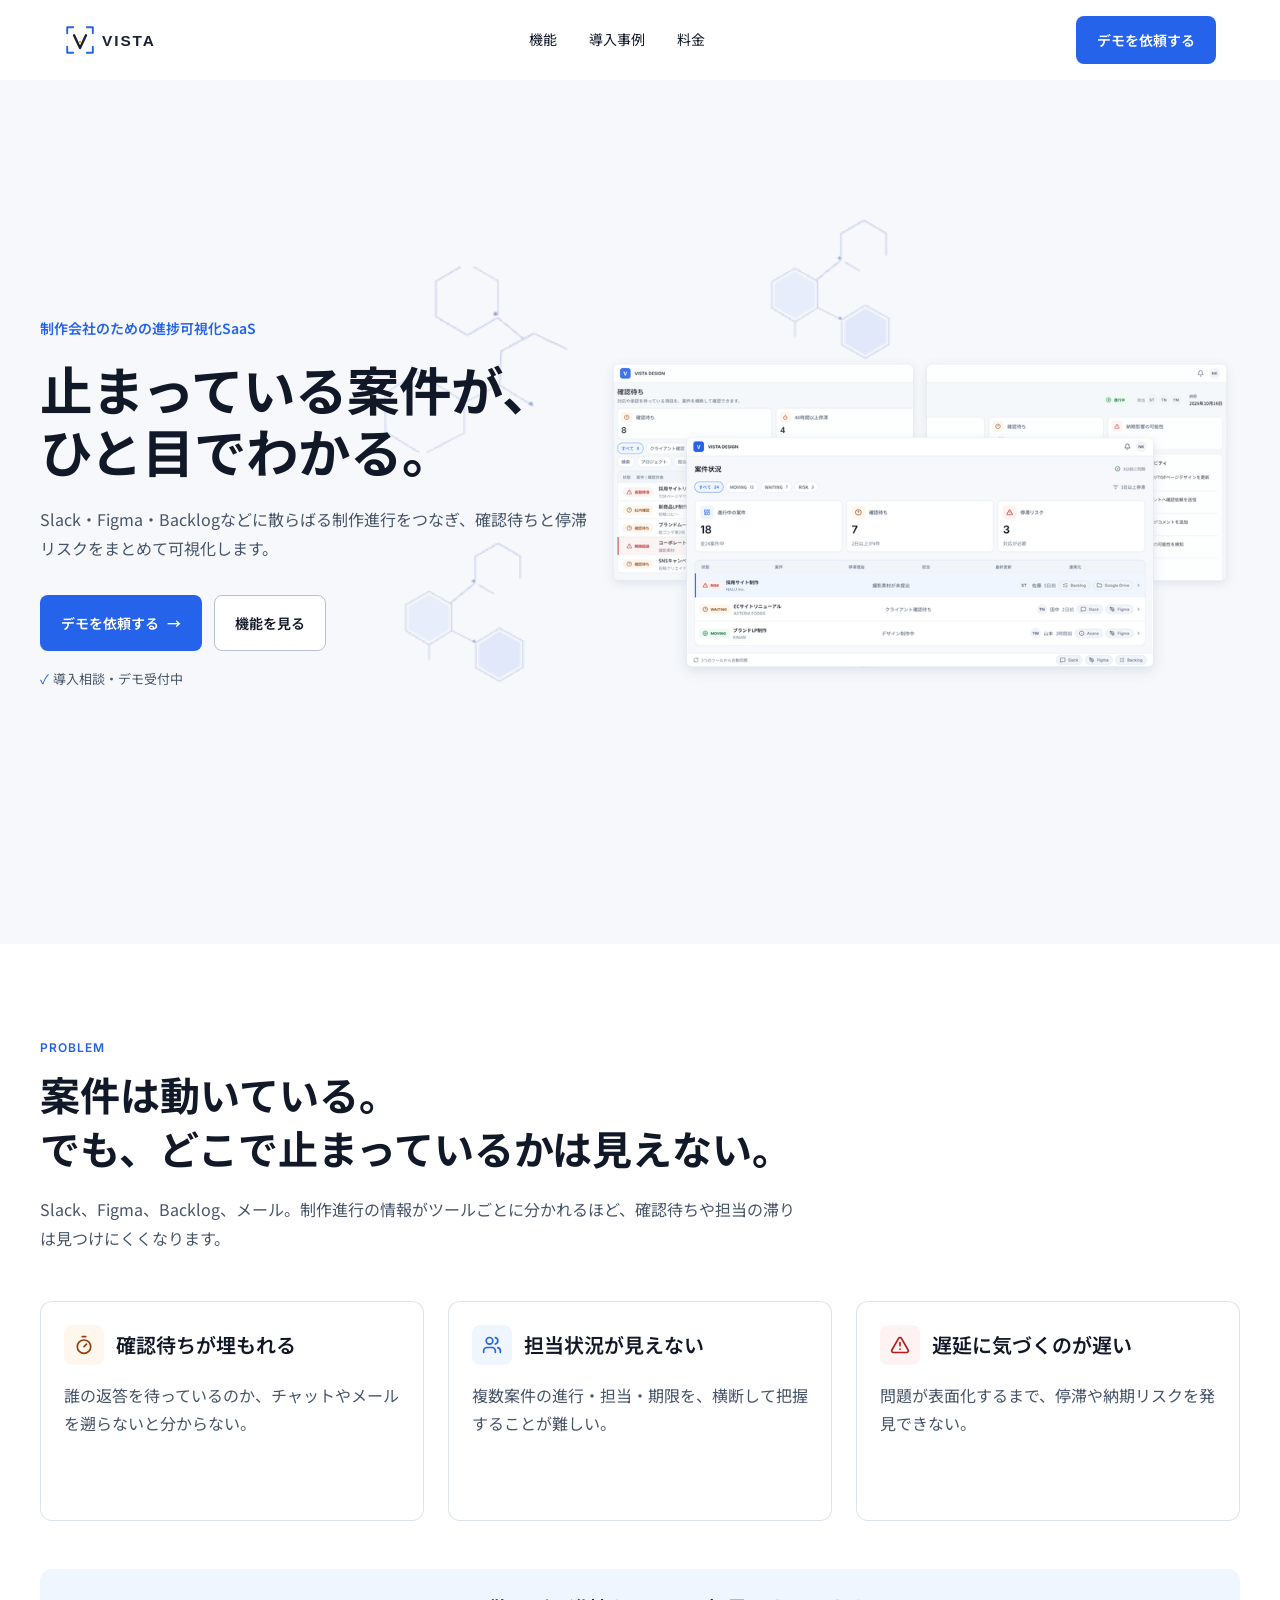
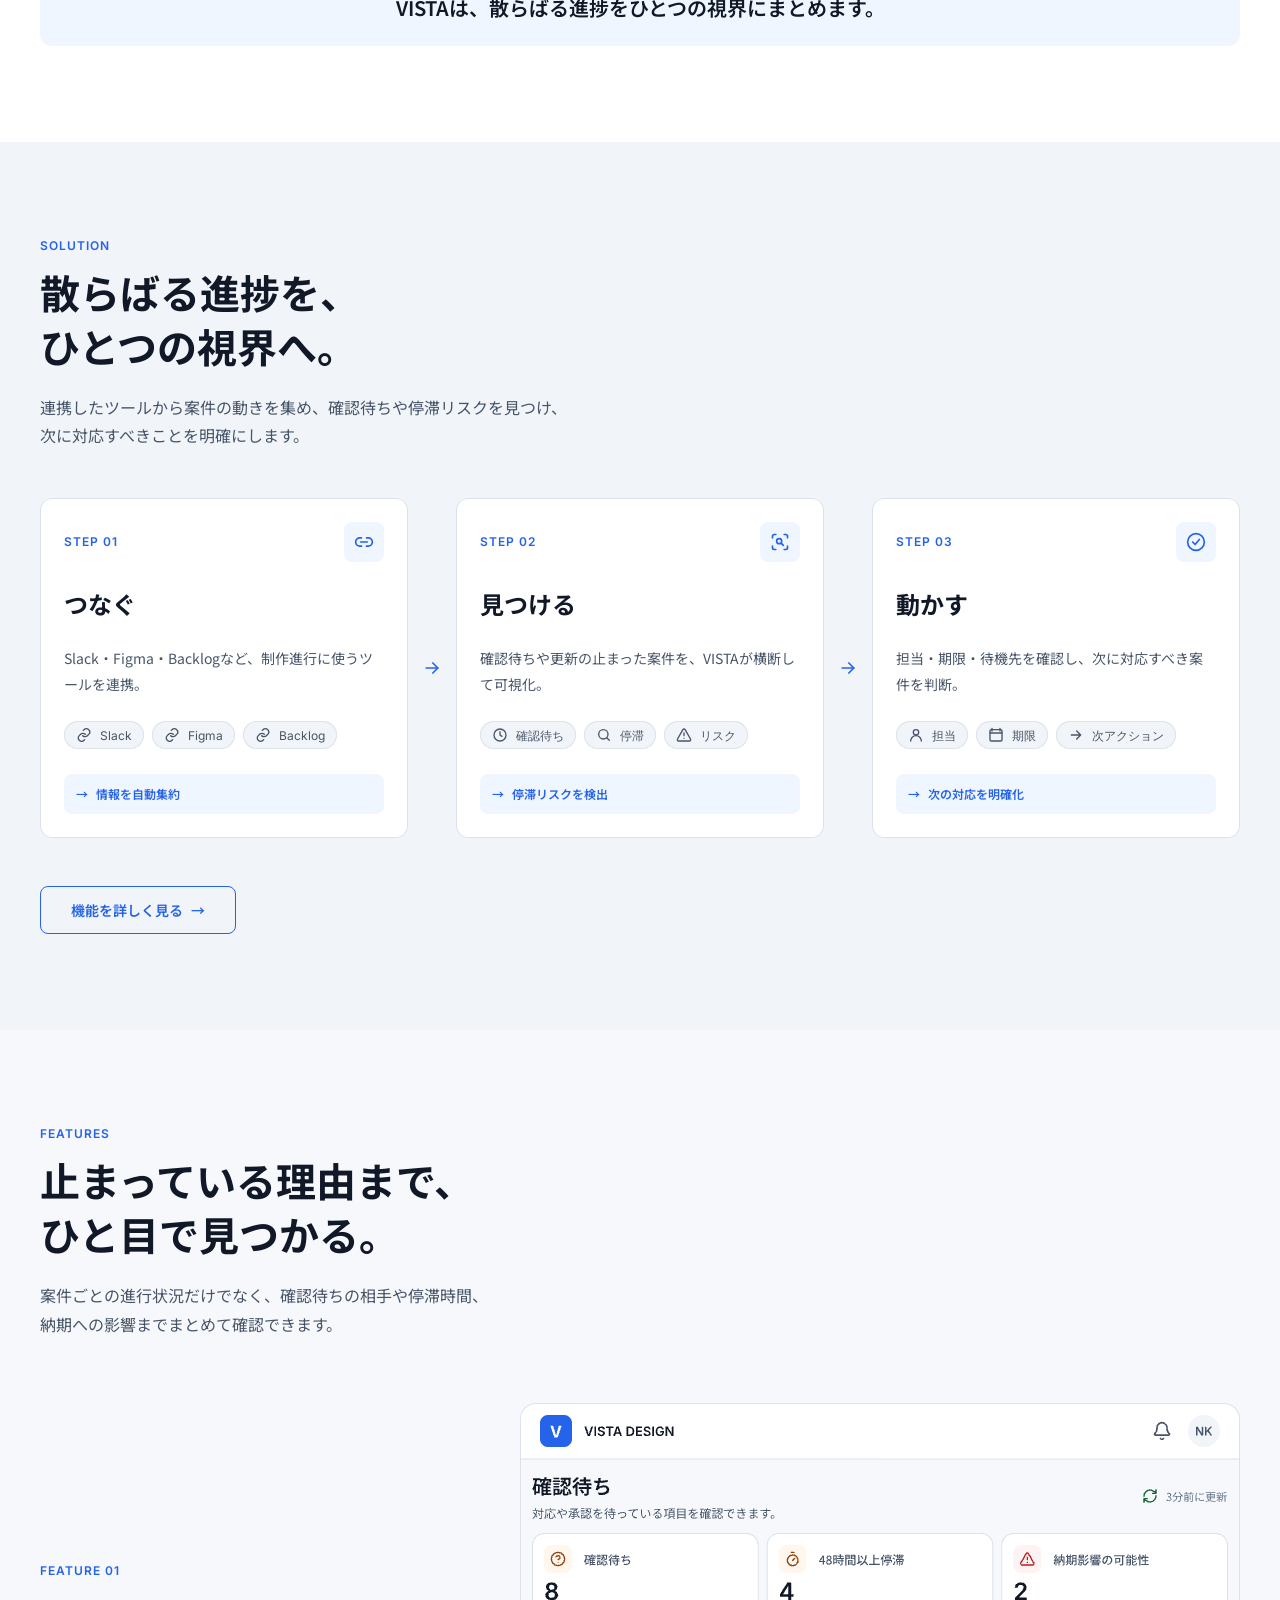
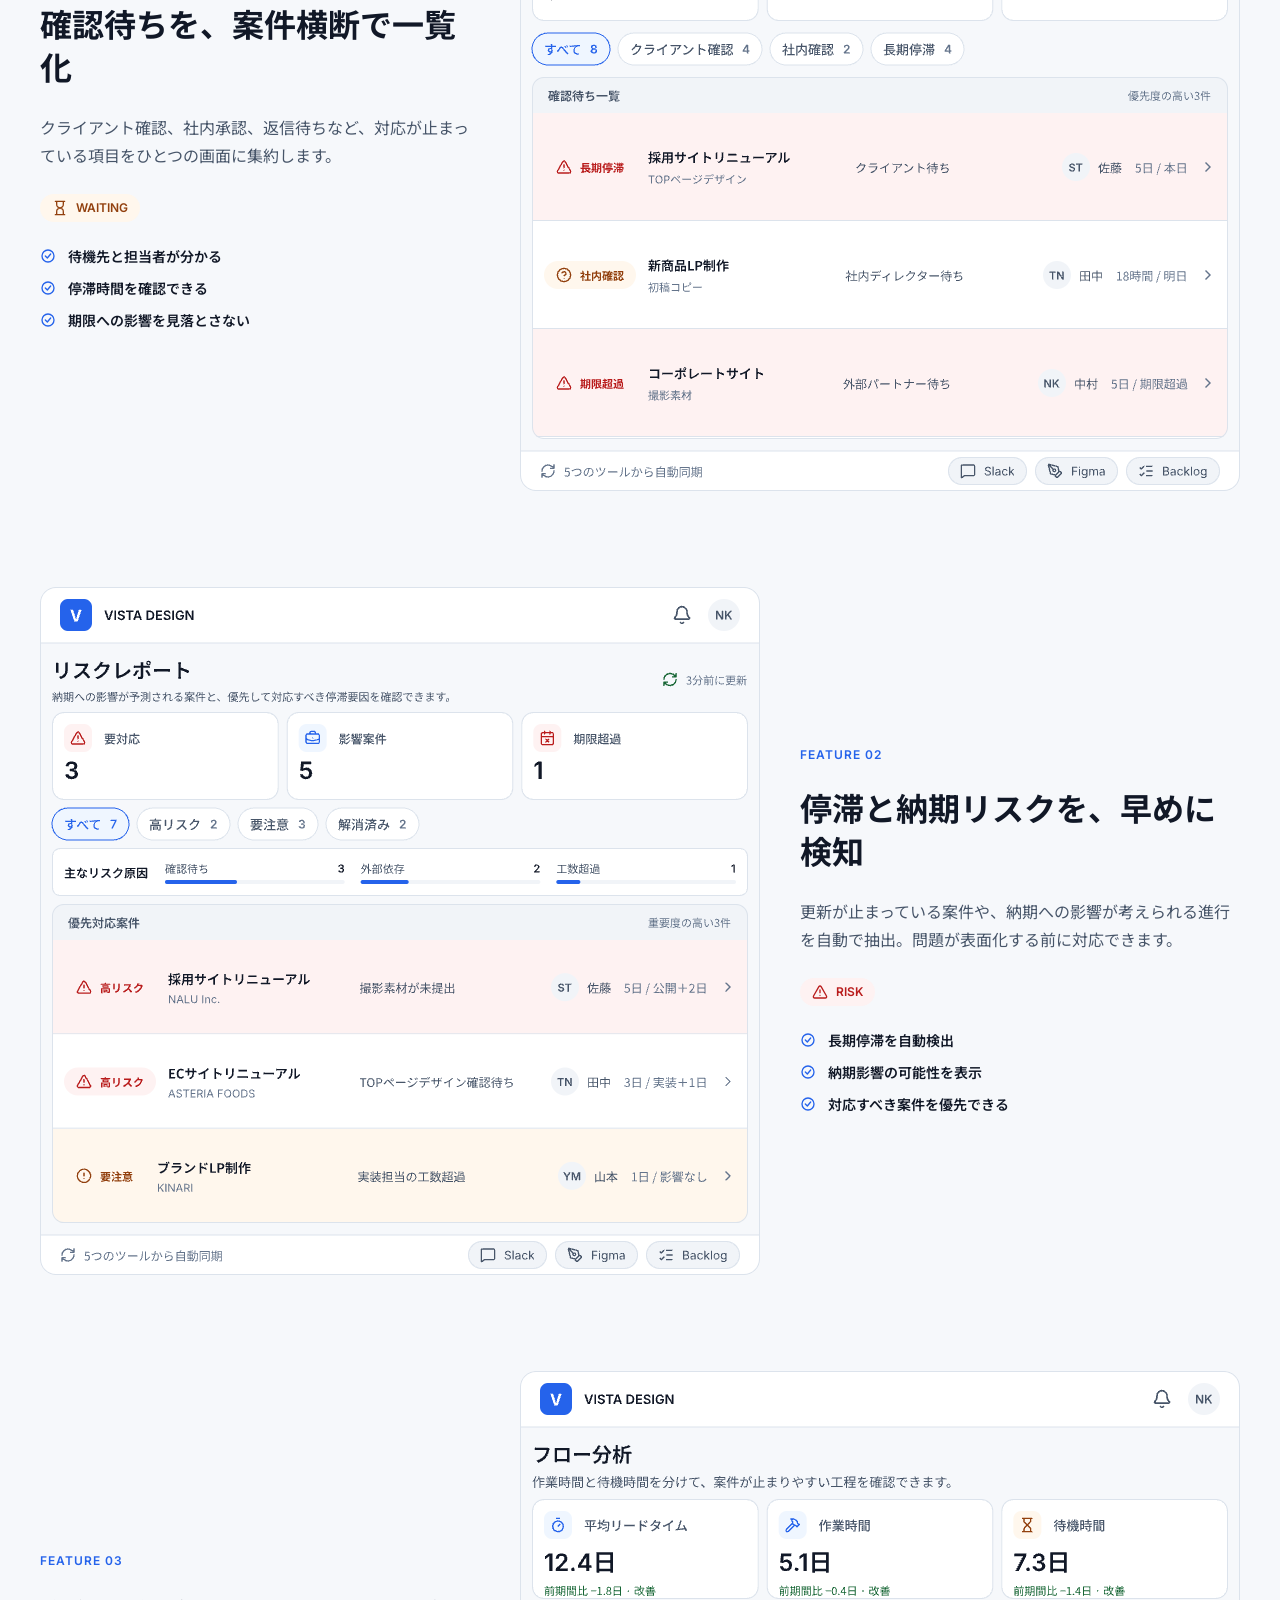
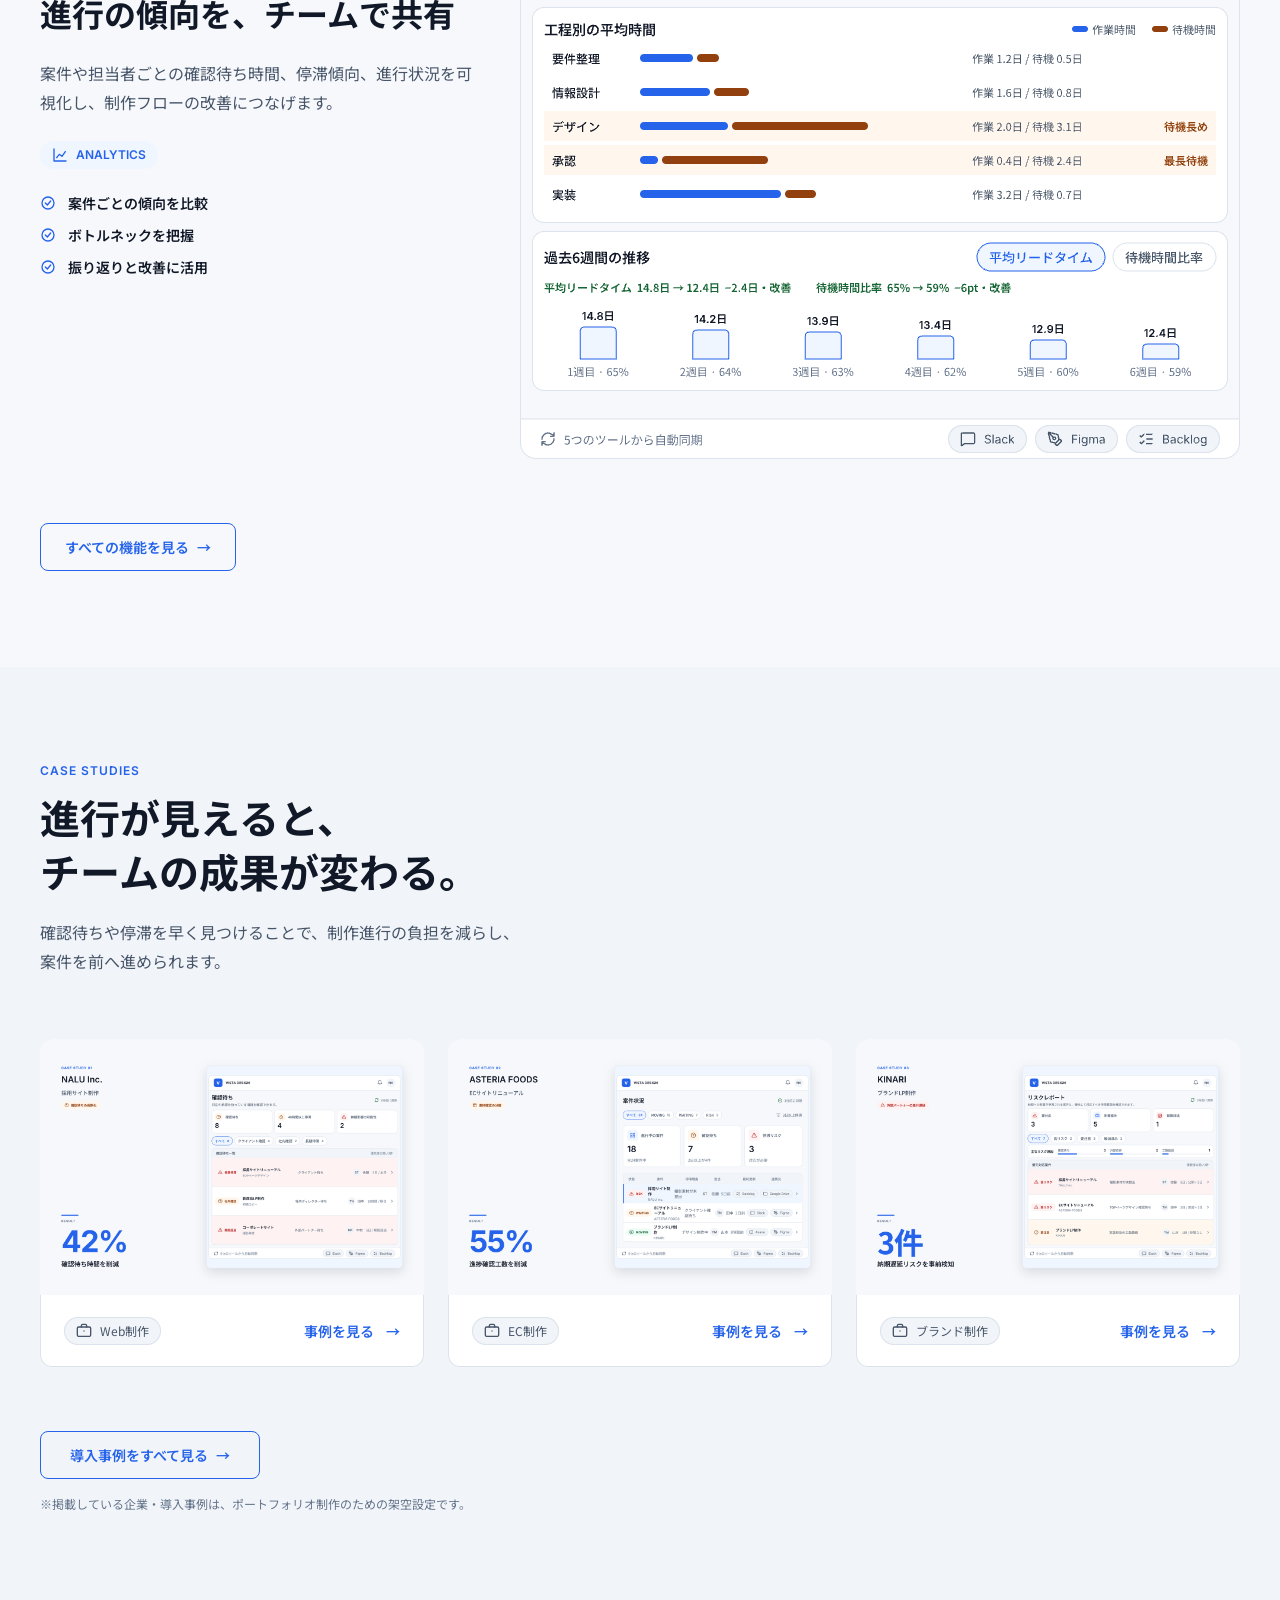
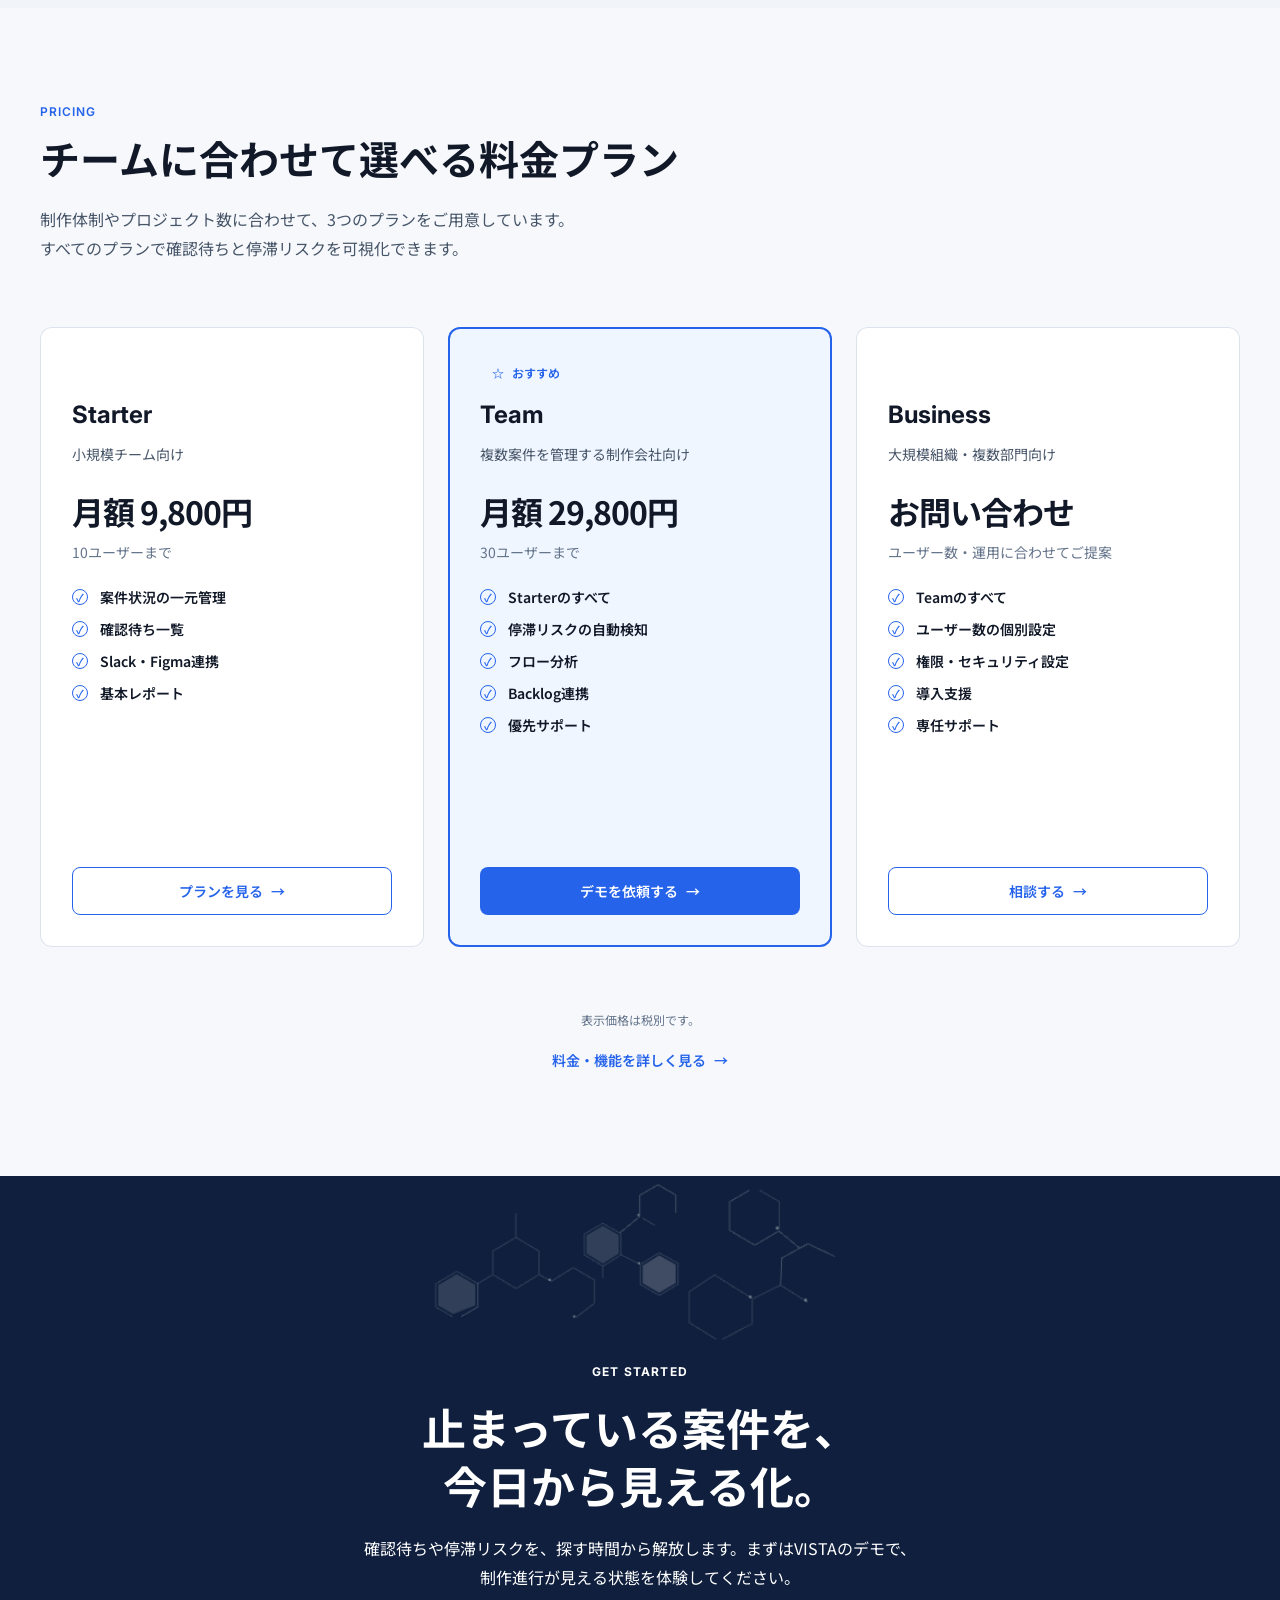
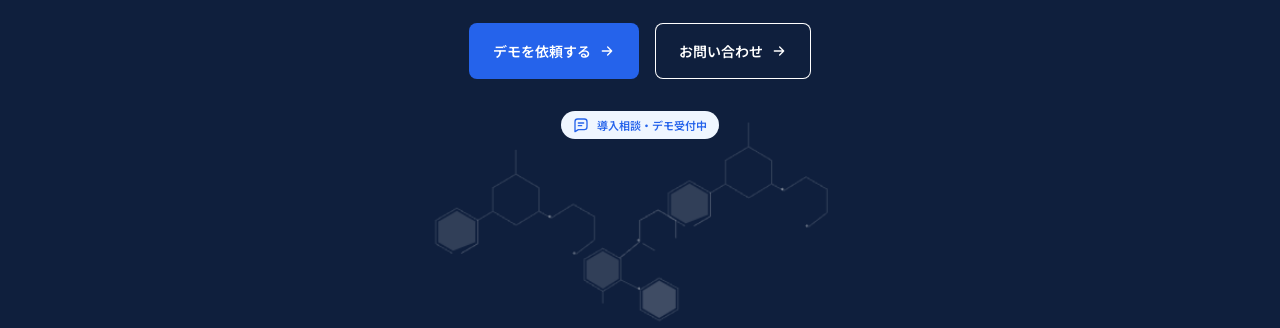
==== commit c228a2ec: "perf: optimize image and font loading" ====
--- a/index.html
+++ b/index.html
@@ -4,7 +4,25 @@
   <meta charset="utf-8">
   <meta name="viewport" content="width=device-width, initial-scale=1">
   <title>VISTA</title>
+  <meta name="description" content="VISTAは、Slack・Figma・Backlogに散らばる制作進行をつなぎ、制作会社の確認待ちや停滞リスクをひと目で可視化する進捗管理SaaSです。">
+  <link rel="canonical" href="https://coconattsu0723.github.io/vista-progress-saas/">
+  <meta property="og:title" content="VISTA">
+  <meta property="og:description" content="VISTAは、Slack・Figma・Backlogに散らばる制作進行をつなぎ、制作会社の確認待ちや停滞リスクをひと目で可視化する進捗管理SaaSです。">
+  <meta property="og:type" content="website">
+  <meta property="og:url" content="https://coconattsu0723.github.io/vista-progress-saas/">
+  <meta property="og:image" content="https://coconattsu0723.github.io/vista-progress-saas/05_Assets/images/ogp/VISTA_OGP_DEFAULT.png">
+  <meta name="twitter:card" content="summary_large_image">
+  <meta name="twitter:title" content="VISTA">
+  <meta name="twitter:description" content="VISTAは、Slack・Figma・Backlogに散らばる制作進行をつなぎ、制作会社の確認待ちや停滞リスクをひと目で可視化する進捗管理SaaSです。">
+  <meta name="twitter:image" content="https://coconattsu0723.github.io/vista-progress-saas/05_Assets/images/ogp/VISTA_OGP_DEFAULT.png">
+  <meta name="theme-color" content="#2563eb">
   <link rel="icon" href="05_Assets/icons/web/favicon.ico" sizes="any">
+  <link rel="icon" type="image/png" sizes="16x16" href="05_Assets/icons/web/favicon-16x16.png">
+  <link rel="icon" type="image/png" sizes="32x32" href="05_Assets/icons/web/favicon-32x32.png">
+  <link rel="apple-touch-icon" sizes="180x180" href="05_Assets/icons/web/apple-touch-icon.png">
+  <link rel="preconnect" href="https://fonts.googleapis.com">
+  <link rel="preconnect" href="https://fonts.gstatic.com" crossorigin>
+  <link rel="stylesheet" href="https://fonts.googleapis.com/css2?family=Inter:wght@400;600;700&family=Noto+Sans+JP:wght@400;600;700&display=swap">
   <link rel="stylesheet" href="assets/css/reset.css">
   <link rel="stylesheet" href="assets/css/variables.css">
   <link rel="stylesheet" href="assets/css/base.css">
@@ -49,8 +67,15 @@
   <main id="main-content">
     <section class="top-hero" id="hero" aria-labelledby="hero-title">
       <div class="top-hero__network" aria-hidden="true">
-        <img class="top-hero__network-image top-hero__network-image--desktop" src="05_Assets/images/hero/VISTA_BG_HERO_NETWORK_DESKTOP.png" alt="" width="1440" height="864">
-        <img class="top-hero__network-image top-hero__network-image--mobile" src="05_Assets/images/hero/VISTA_BG_HERO_NETWORK_MOBILE.png" alt="" width="375" height="634">
+        <picture>
+          <source media="(min-width: 1024px)" srcset="05_Assets/images/hero/VISTA_BG_HERO_NETWORK_DESKTOP.png">
+          <source media="(min-width: 950px)" srcset="05_Assets/images/hero/VISTA_BG_HERO_NETWORK_1000.png">
+          <source media="(min-width: 834px)" srcset="05_Assets/images/hero/VISTA_BG_HERO_NETWORK_900.png">
+          <source media="(min-width: 684px)" srcset="05_Assets/images/hero/VISTA_BG_HERO_NETWORK_768.png">
+          <source media="(min-width: 515px)" srcset="05_Assets/images/hero/VISTA_BG_HERO_NETWORK_600.png">
+          <source media="(min-width: 400px)" srcset="05_Assets/images/hero/VISTA_BG_HERO_NETWORK_430.png">
+          <img class="top-hero__network-image" src="05_Assets/images/hero/VISTA_BG_HERO_NETWORK_MOBILE.png" alt="" width="375" height="634">
+        </picture>
       </div>
       <div class="container top-hero__container">
         <div class="top-hero__content">
@@ -74,7 +99,7 @@
           </div>
         </div>
         <div class="top-hero__visual">
-          <img class="top-hero__mockup" src="05_Assets/images/hero/VISTA_HERO_PRODUCT_MOCKUP.png" alt="VISTAの進捗可視化画面" width="3840" height="2400">
+          <img class="top-hero__mockup" src="05_Assets/images/hero/VISTA_HERO_PRODUCT_MOCKUP.png" srcset="05_Assets/images/hero/VISTA_HERO_PRODUCT_MOCKUP_800.png 800w, 05_Assets/images/hero/VISTA_HERO_PRODUCT_MOCKUP_1280.png 1280w" sizes="(min-width: 1232px) 640px, (min-width: 1024px) calc(53.333vw - 17.067px), (min-width: 672px) 640px, calc(100vw - 32px)" alt="VISTAの進捗可視化画面" width="3840" height="2400">
         </div>
       </div>
     </section>
@@ -201,14 +226,18 @@
               </ul>
             </div>
             <figure class="feature-preview">
-              <img class="feature-preview__image feature-preview__image--desktop" src="05_Assets/images/product-ui/VISTA_UI_WAITING_INBOX.png" alt="Waiting Inboxの画面プレビュー" width="2880" height="1376">
-              <img class="feature-preview__image feature-preview__image--mobile" src="05_Assets/images/product-ui/mobile-preview/VISTA_UI_WAITING_INBOX_PREVIEW.png" alt="Waiting Inboxの画面プレビュー" width="720" height="688">
+              <picture>
+                <source media="(min-width: 768px)" srcset="05_Assets/images/product-ui/VISTA_UI_WAITING_INBOX_1440.png">
+                <img class="feature-preview__image" loading="lazy" src="05_Assets/images/product-ui/mobile-preview/VISTA_UI_WAITING_INBOX_PREVIEW.png" alt="Waiting Inboxの画面プレビュー" width="720" height="688">
+              </picture>
             </figure>
           </article>
           <article class="feature-block feature-block--reverse">
             <figure class="feature-preview">
-              <img class="feature-preview__image feature-preview__image--desktop" src="05_Assets/images/product-ui/VISTA_UI_RISK_REPORT.png" alt="Risk Reportの画面プレビュー" width="2880" height="1376">
-              <img class="feature-preview__image feature-preview__image--mobile" src="05_Assets/images/product-ui/mobile-preview/VISTA_UI_RISK_REPORT_PREVIEW.png" alt="Risk Reportの画面プレビュー" width="720" height="688">
+              <picture>
+                <source media="(min-width: 768px)" srcset="05_Assets/images/product-ui/VISTA_UI_RISK_REPORT_1440.png">
+                <img class="feature-preview__image" loading="lazy" src="05_Assets/images/product-ui/mobile-preview/VISTA_UI_RISK_REPORT_PREVIEW.png" alt="Risk Reportの画面プレビュー" width="720" height="688">
+              </picture>
             </figure>
             <div class="feature-copy">
               <p class="feature-copy__label">FEATURE 02</p>
@@ -235,8 +264,10 @@
               </ul>
             </div>
             <figure class="feature-preview">
-              <img class="feature-preview__image feature-preview__image--desktop" src="05_Assets/images/product-ui/VISTA_UI_FLOW_ANALYTICS.png" alt="Flow Analyticsの画面プレビュー" width="2880" height="1376">
-              <img class="feature-preview__image feature-preview__image--mobile" src="05_Assets/images/product-ui/mobile-preview/VISTA_UI_FLOW_ANALYTICS_PREVIEW.png" alt="Flow Analyticsの画面プレビュー" width="720" height="688">
+              <picture>
+                <source media="(min-width: 768px)" srcset="05_Assets/images/product-ui/VISTA_UI_FLOW_ANALYTICS.png">
+                <img class="feature-preview__image" loading="lazy" src="05_Assets/images/product-ui/mobile-preview/VISTA_UI_FLOW_ANALYTICS_PREVIEW.png" alt="Flow Analyticsの画面プレビュー" width="720" height="688">
+              </picture>
             </figure>
           </article>
         </div>
@@ -258,7 +289,7 @@
           <article class="case-study-card">
             <h3 class="sr-only">NALU Inc. 採用サイト制作</h3>
             <div class="case-study-card__cover">
-              <img class="case-study-card__image" src="05_Assets/images/case-studies/VISTA_CASE_RECRUIT_SITE.png" alt="NALU Inc. 採用サイト制作の導入事例" width="2880" height="1920">
+              <img class="case-study-card__image" loading="lazy" src="05_Assets/images/case-studies/VISTA_CASE_RECRUIT_SITE_1296.png" alt="NALU Inc. 採用サイト制作の導入事例" width="1296" height="864">
             </div>
             <div class="case-study-card__body">
               <span class="case-study-card__category"><span aria-hidden="true"><svg viewBox="0 0 24 24"><path d="M12 12h.01"/><path d="M16 6V4a2 2 0 0 0-2-2h-4a2 2 0 0 0-2 2v2"/><rect width="20" height="14" x="2" y="6" rx="2"/></svg></span>Web制作</span>
@@ -268,7 +299,7 @@
           <article class="case-study-card">
             <h3 class="sr-only">ASTERIA FOODS ECサイトリニューアル</h3>
             <div class="case-study-card__cover">
-              <img class="case-study-card__image" src="05_Assets/images/case-studies/VISTA_CASE_EC_RENEWAL.png" alt="ASTERIA FOODS ECサイトリニューアルの導入事例" width="2880" height="1920">
+              <img class="case-study-card__image" loading="lazy" src="05_Assets/images/case-studies/VISTA_CASE_EC_RENEWAL_1296.png" alt="ASTERIA FOODS ECサイトリニューアルの導入事例" width="1296" height="864">
             </div>
             <div class="case-study-card__body">
               <span class="case-study-card__category"><span aria-hidden="true"><svg viewBox="0 0 24 24"><path d="M12 12h.01"/><path d="M16 6V4a2 2 0 0 0-2-2h-4a2 2 0 0 0-2 2v2"/><rect width="20" height="14" x="2" y="6" rx="2"/></svg></span>EC制作</span>
@@ -278,7 +309,7 @@
           <article class="case-study-card">
             <h3 class="sr-only">KINARI ブランドLP制作</h3>
             <div class="case-study-card__cover">
-              <img class="case-study-card__image" src="05_Assets/images/case-studies/VISTA_CASE_BRAND_LP.png" alt="KINARI ブランドLP制作の導入事例" width="2880" height="1920">
+              <img class="case-study-card__image" loading="lazy" src="05_Assets/images/case-studies/VISTA_CASE_BRAND_LP_1296.png" alt="KINARI ブランドLP制作の導入事例" width="1296" height="864">
             </div>
             <div class="case-study-card__body">
               <span class="case-study-card__category"><span aria-hidden="true"><svg viewBox="0 0 24 24"><path d="M12 12h.01"/><path d="M16 6V4a2 2 0 0 0-2-2h-4a2 2 0 0 0-2 2v2"/><rect width="20" height="14" x="2" y="6" rx="2"/></svg></span>ブランド制作</span>
@@ -373,8 +404,10 @@
     </section>
     <section class="final-cta" id="final-cta" aria-labelledby="final-cta-title">
       <div class="final-cta__network" aria-hidden="true">
-        <img class="final-cta__network-image final-cta__network-image--desktop" src="./05_Assets/images/final-cta/VISTA_BG_FINAL_CTA_DESKTOP.png" alt="">
-        <img class="final-cta__network-image final-cta__network-image--mobile" src="./05_Assets/images/final-cta/VISTA_BG_FINAL_CTA_MOBILE.png" alt="">
+        <picture>
+          <source media="(min-width: 1024px)" srcset="./05_Assets/images/final-cta/VISTA_BG_FINAL_CTA_DESKTOP.png">
+          <img class="final-cta__network-image" loading="lazy" src="./05_Assets/images/final-cta/VISTA_BG_FINAL_CTA_MOBILE.png" alt="">
+        </picture>
       </div>
       <div class="container final-cta__inner">
         <div class="final-cta__copy">
--- a/assets/css/base.css
+++ b/assets/css/base.css
@@ -1,5 +1,3 @@
-@import url("https://fonts.googleapis.com/css2?family=Inter:wght@400;600;700&family=Noto+Sans+JP:wght@400;600;700&display=swap");
-
 html {
   min-width: 320px;
   scroll-behavior: smooth;
--- a/assets/css/pages.css
+++ b/assets/css/pages.css
@@ -1625,65 +1625,29 @@
   pointer-events: none;
 }
 
+.top-hero__network picture {
+  display: contents;
+}
+
 .top-hero__network-image {
   position: absolute;
-  display: block;
-  max-width: none;
-  pointer-events: none;
-}
-
-.top-hero__network-image--desktop {
-  display: none;
-}
-
-.top-hero__network-image--mobile {
   inset-block-start: 0;
   inset-inline-start: 0;
+  display: block;
   width: min(375px, 100%);
   height: 634px;
+  max-width: none;
   object-fit: contain;
   object-position: left top;
+  pointer-events: none;
 }
 
 @media (min-width: 400px) and (max-width: 1023px) {
-  .top-hero__network {
-    background-repeat: no-repeat;
-    background-position: center top;
-    background-size: contain;
-  }
-
-  .top-hero__network-image--mobile {
-    display: none;
-  }
-}
-
-@media (min-width: 400px) and (max-width: 514px) {
-  .top-hero__network {
-    background-image: url("../../05_Assets/images/hero/VISTA_BG_HERO_NETWORK_430.png");
-  }
-}
-
-@media (min-width: 515px) and (max-width: 683px) {
-  .top-hero__network {
-    background-image: url("../../05_Assets/images/hero/VISTA_BG_HERO_NETWORK_600.png");
-  }
-}
-
-@media (min-width: 684px) and (max-width: 833px) {
-  .top-hero__network {
-    background-image: url("../../05_Assets/images/hero/VISTA_BG_HERO_NETWORK_768.png");
-  }
-}
-
-@media (min-width: 834px) and (max-width: 949px) {
-  .top-hero__network {
-    background-image: url("../../05_Assets/images/hero/VISTA_BG_HERO_NETWORK_900.png");
-  }
-}
-
-@media (min-width: 950px) and (max-width: 1023px) {
-  .top-hero__network {
-    background-image: url("../../05_Assets/images/hero/VISTA_BG_HERO_NETWORK_1000.png");
+  .top-hero__network-image {
+    inset: 0;
+    width: 100%;
+    height: 100%;
+    object-position: center top;
   }
 }
 
@@ -2237,20 +2201,6 @@
   object-fit: contain;
 }
 
-.feature-preview__image--desktop {
-  display: none;
-}
-
-@media (min-width: 768px) {
-  .feature-preview__image--desktop {
-    display: block;
-  }
-
-  .feature-preview__image--mobile {
-    display: none;
-  }
-}
-
 .features-section__cta-row {
   display: flex;
 }
@@ -2783,6 +2733,10 @@
   pointer-events: none;
 }
 
+.final-cta__network picture {
+  display: contents;
+}
+
 .final-cta__network-image {
   display: block;
   width: 100%;
@@ -2790,10 +2744,6 @@
   object-fit: contain;
   object-position: center;
   pointer-events: none;
-}
-
-.final-cta__network-image--desktop {
-  display: none;
 }
 
 .final-cta__inner {
@@ -2901,17 +2851,11 @@
     padding-block: var(--space-80) var(--space-96);
   }
 
-  .top-hero__network-image--mobile {
-    display: none;
-  }
-
-  .top-hero__network-image--desktop {
-    position: absolute;
+  .top-hero__network-image {
     inset: 0;
-    display: block;
     width: 100%;
     height: 100%;
-    object-fit: contain;
+    object-position: center;
   }
 
   .top-hero__container {
@@ -3355,14 +3299,6 @@
     padding-block: var(--space-96);
   }
 
-  .final-cta__network-image--desktop {
-    display: block;
-  }
-
-  .final-cta__network-image--mobile {
-    display: none;
-  }
-
   .final-cta__inner {
     width: min(calc(100% - (var(--space-16) * 2)), var(--width-main-container));
     min-height: 35rem;
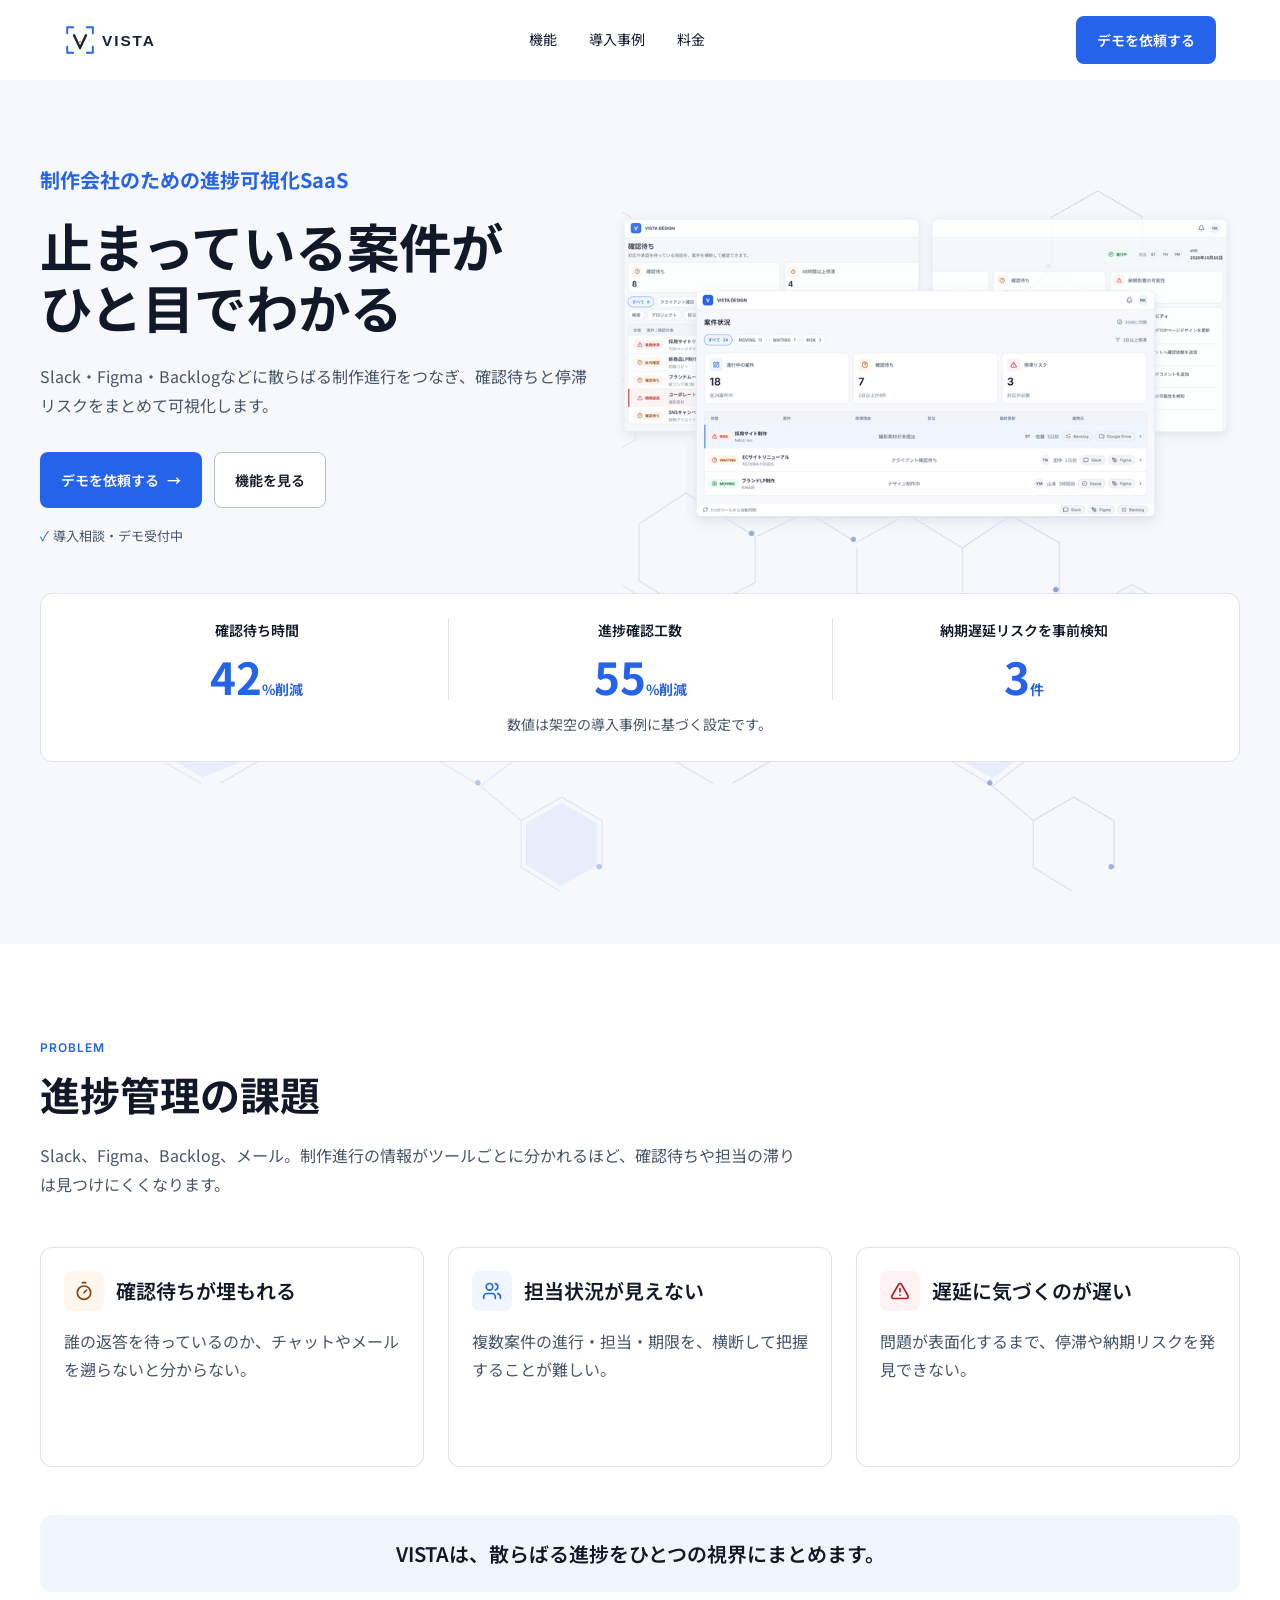
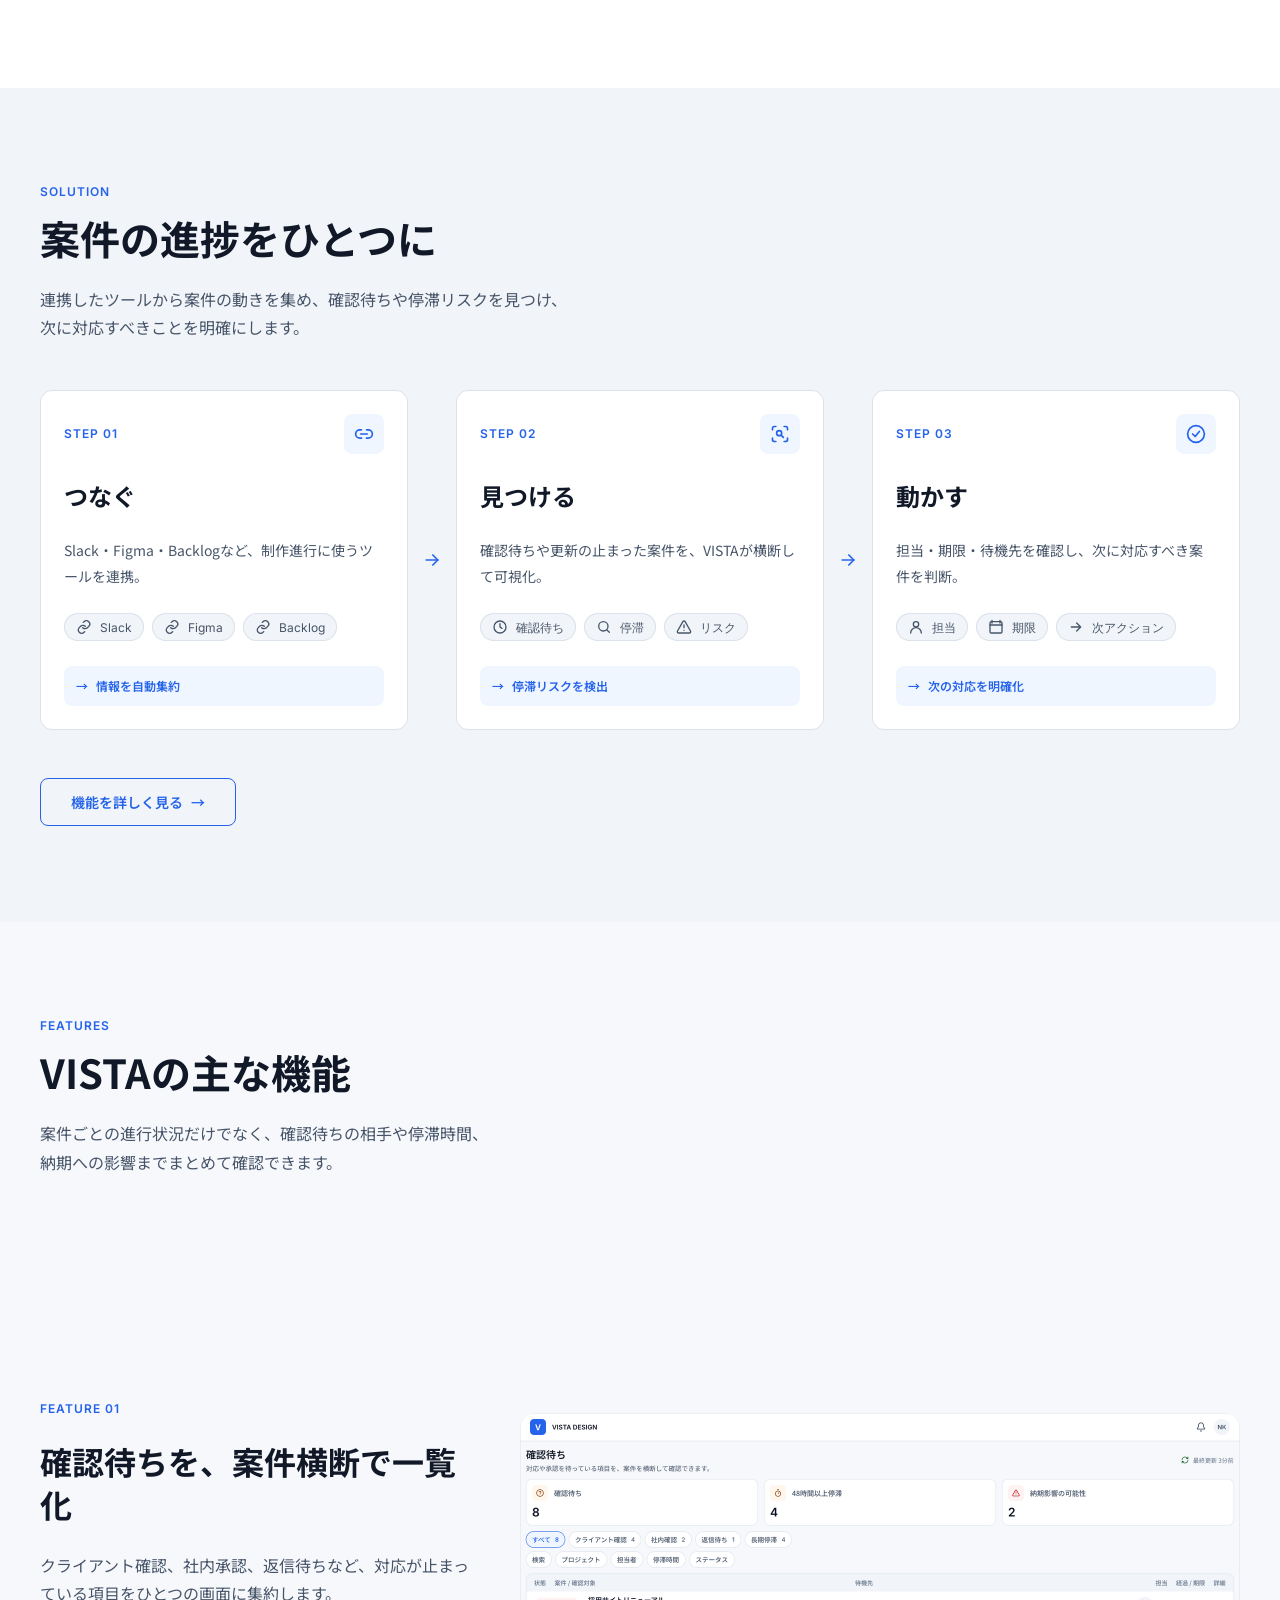
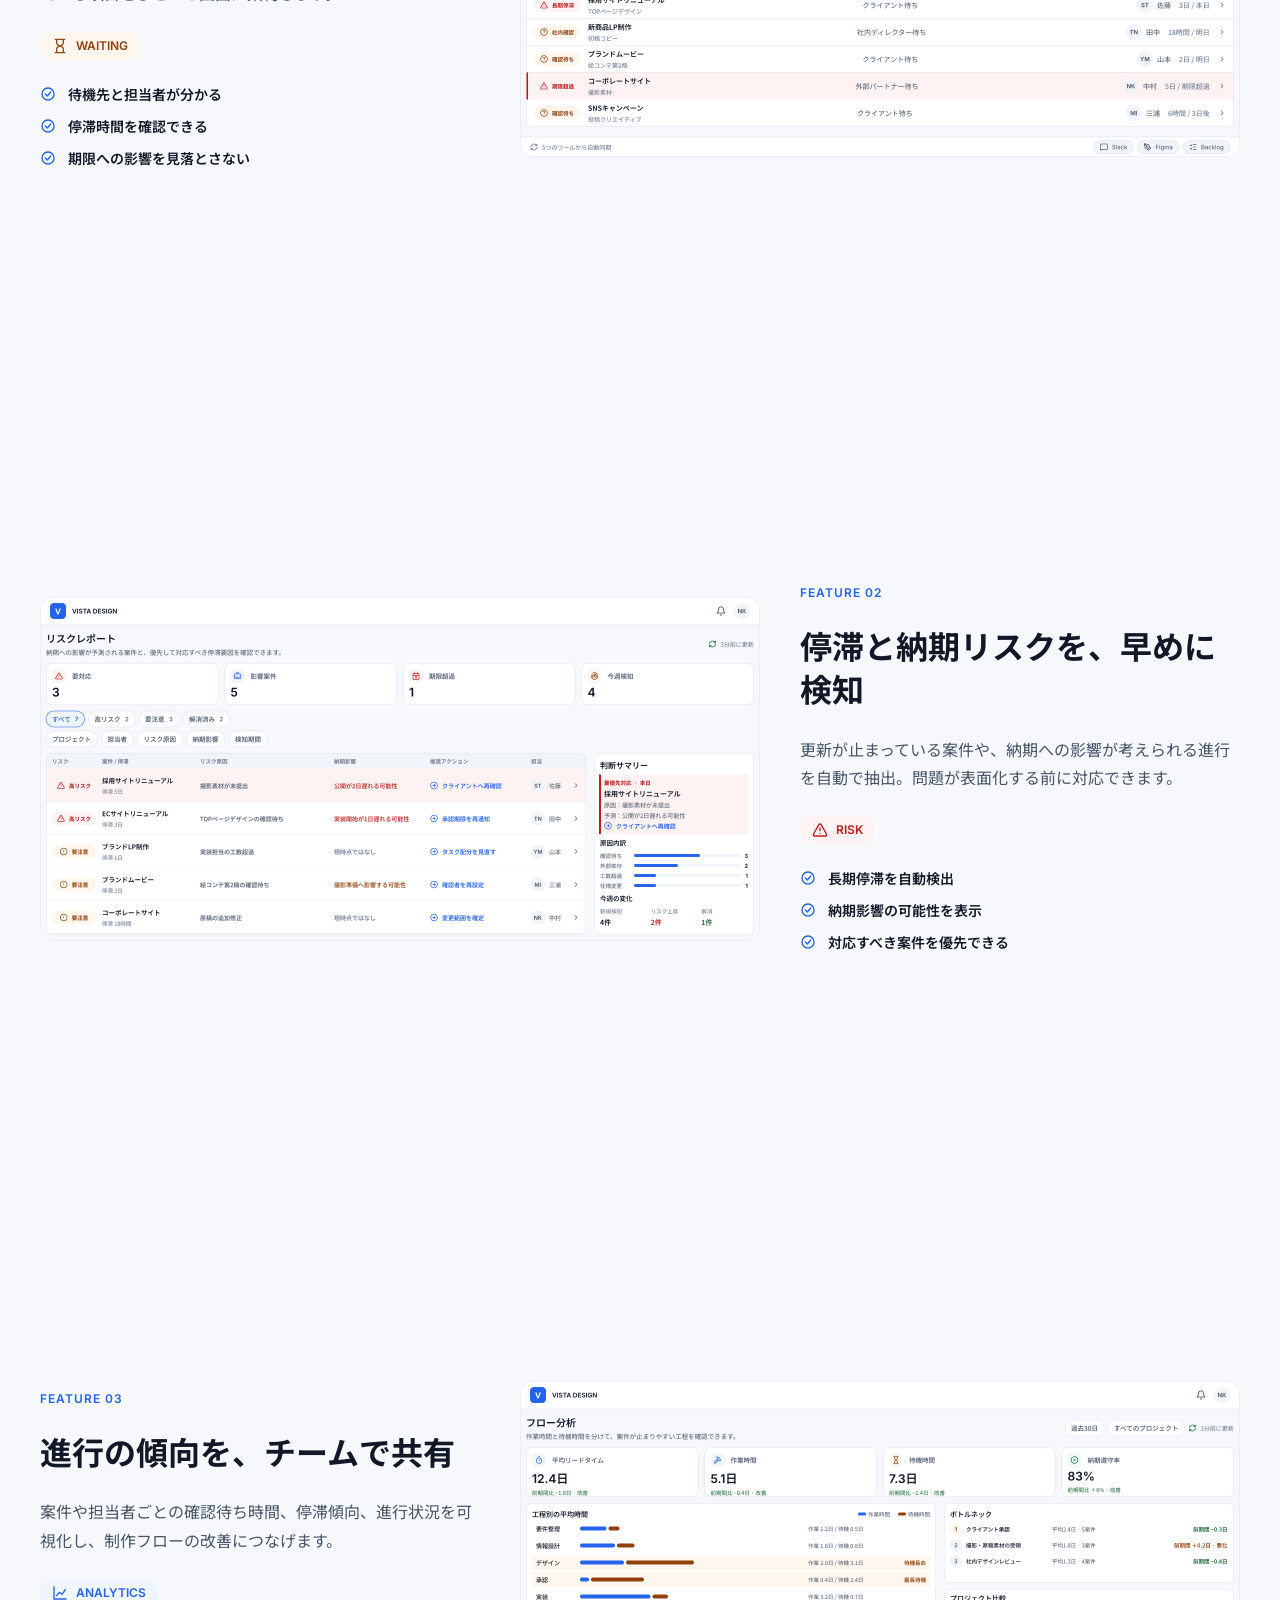
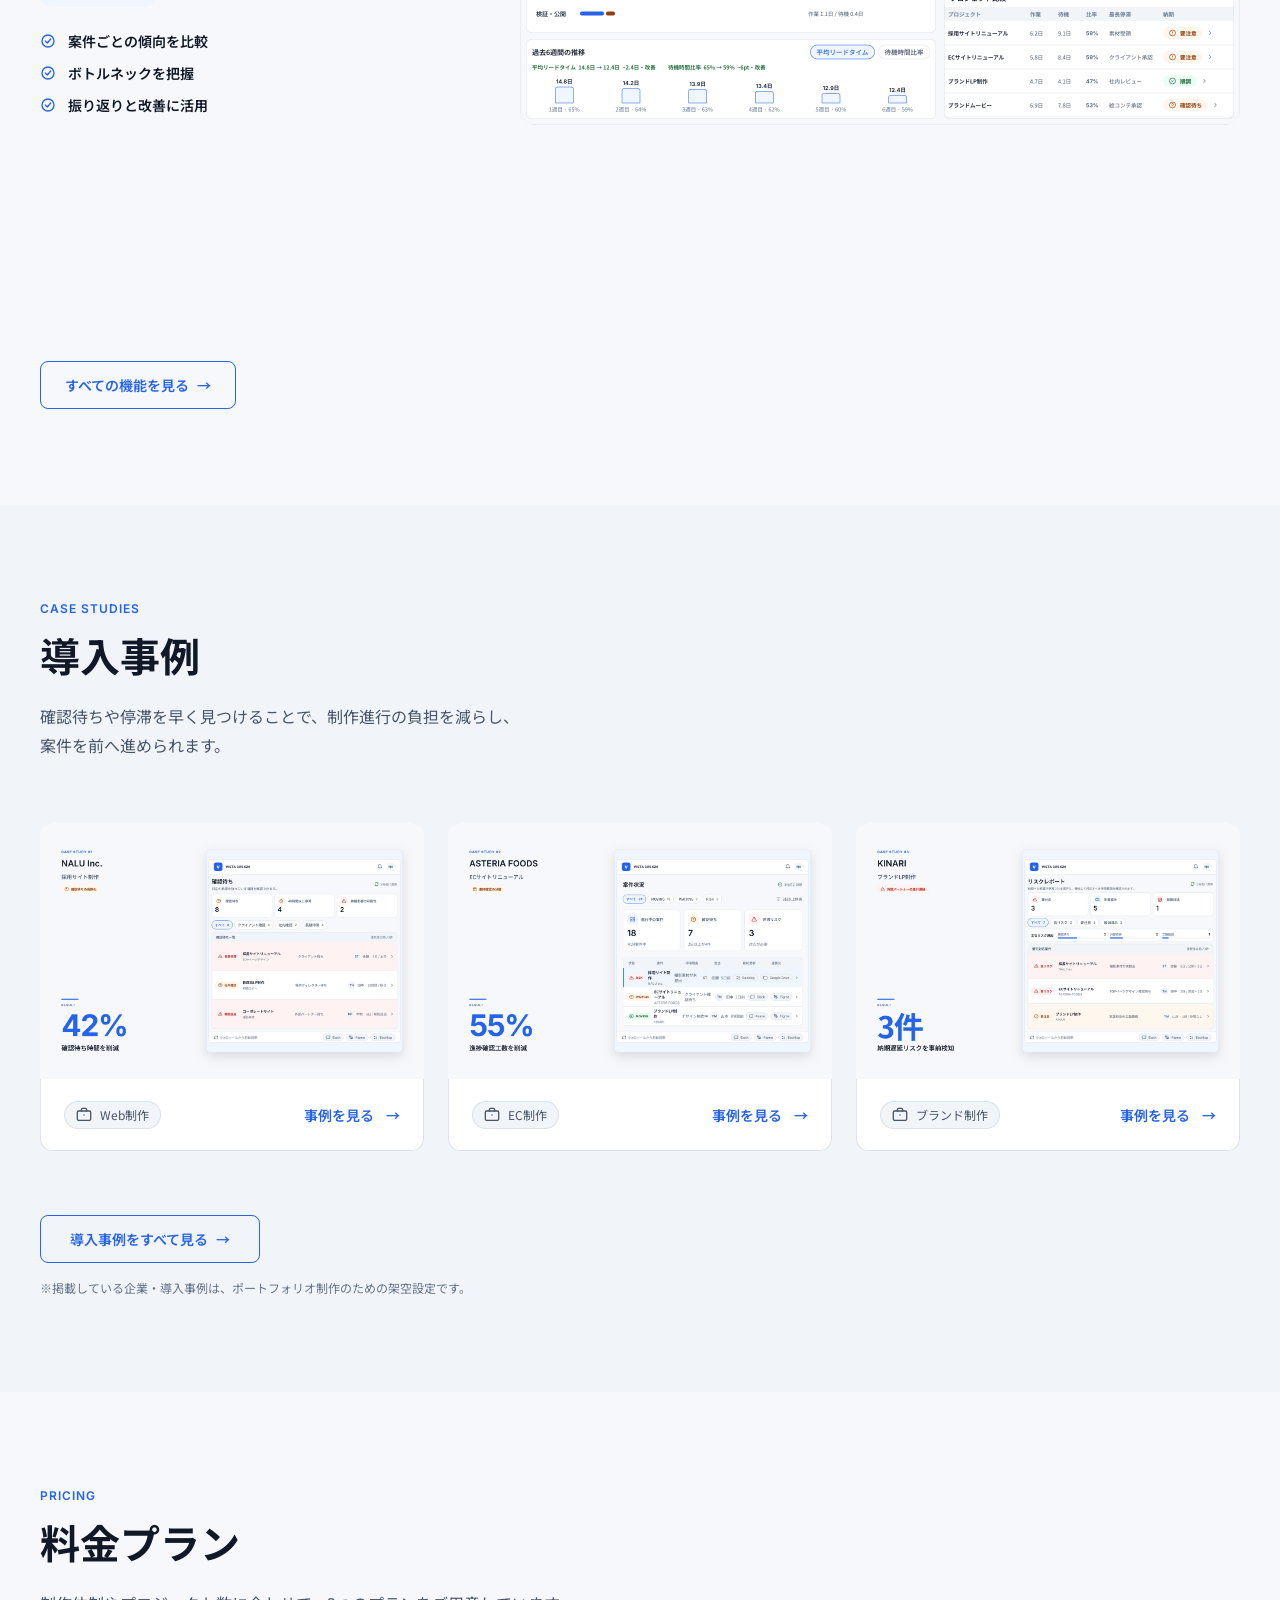
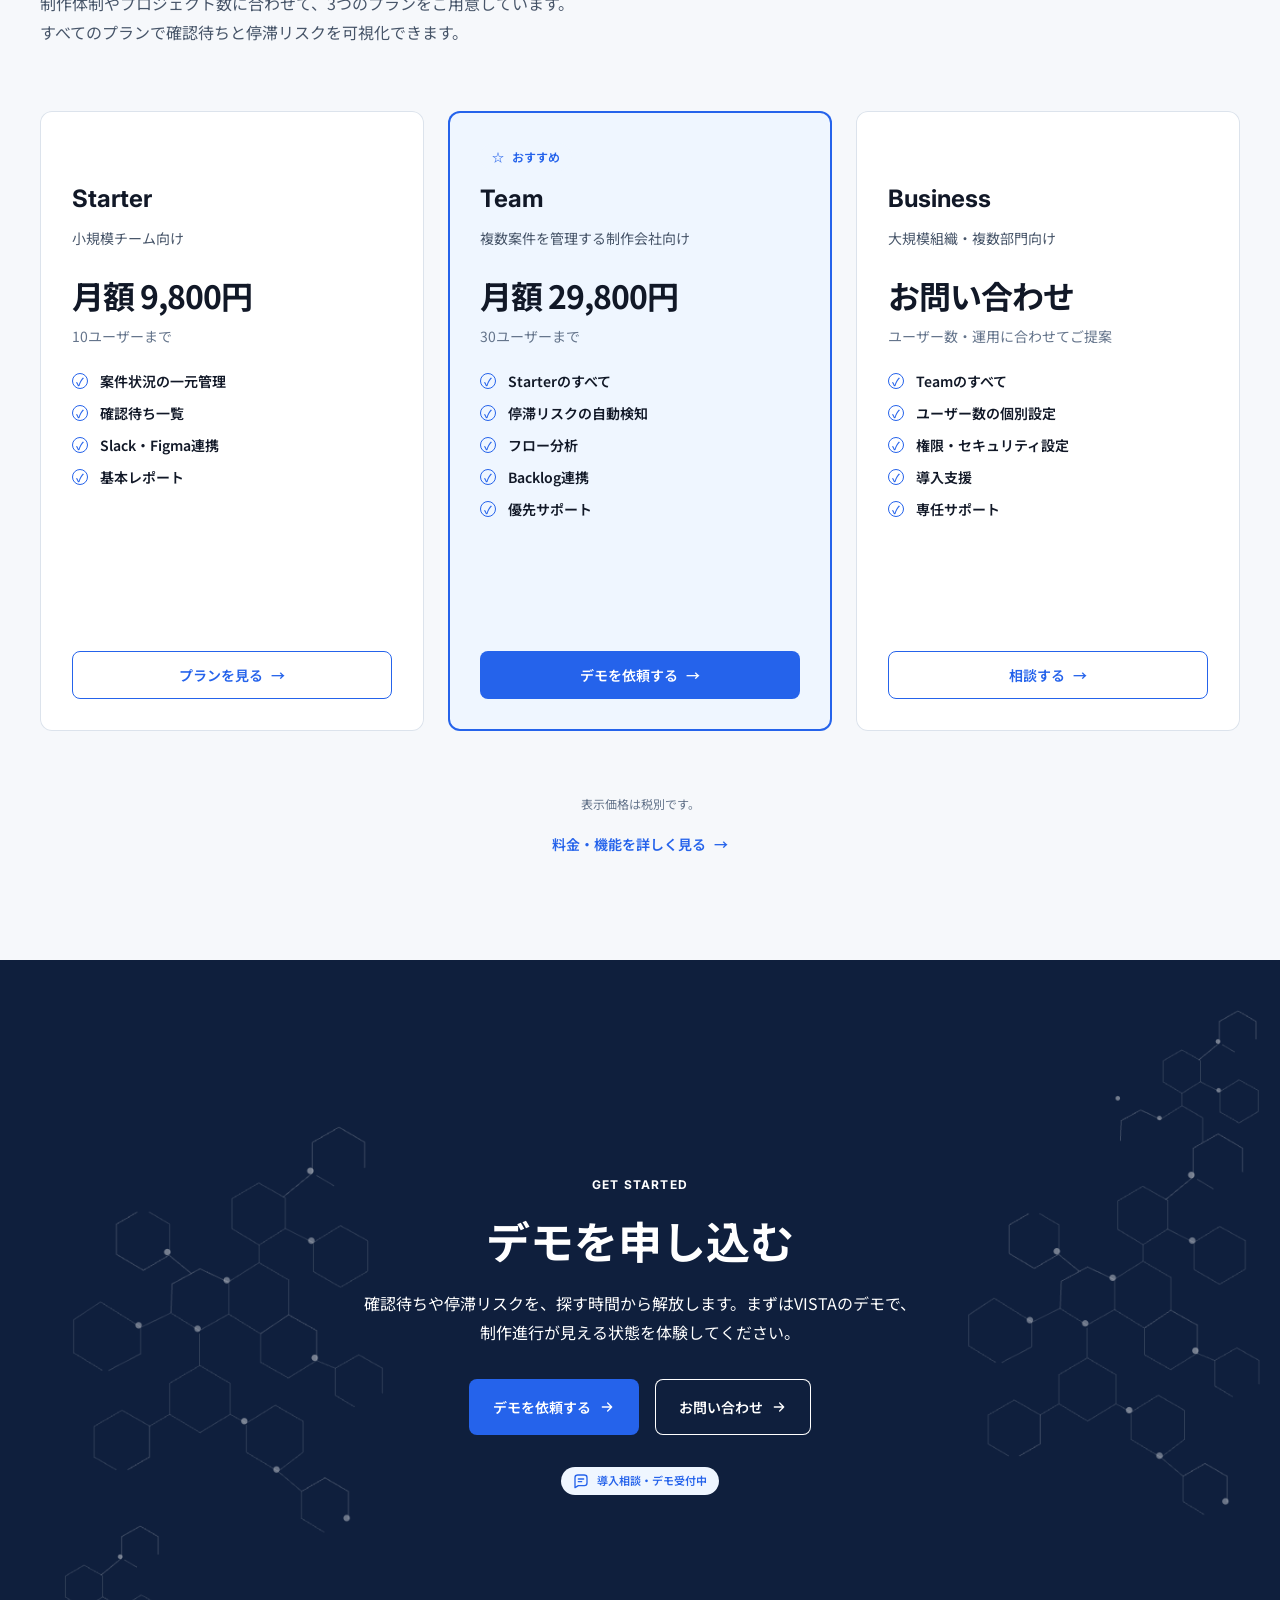
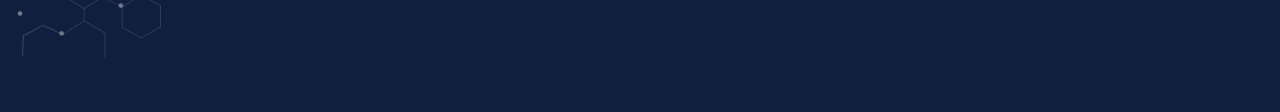
==== commit 9aa19091: "Update VISTA headings and hero results" ====
--- a/index.html
+++ b/index.html
@@ -81,7 +81,7 @@
         <div class="top-hero__content">
           <div class="top-hero__intro">
             <p class="eyebrow">制作会社のための進捗可視化SaaS</p>
-            <h1 class="top-hero__title" id="hero-title"><span>止まっている案件が、</span><span>ひと目でわかる。</span></h1>
+            <h1 class="top-hero__title" id="hero-title"><span>止まっている案件が</span><span>ひと目でわかる</span></h1>
           </div>
           <div class="top-hero__conversion">
             <p class="top-hero__description"><span class="top-hero__description--desktop">Slack・Figma・Backlogなどに散らばる制作進行をつなぎ、確認待ちと停滞リスクをまとめて可視化します。</span><span class="top-hero__description--mobile">散らばる制作進行をつなぎ、確認待ちと停滞リスクをひと目で可視化します。</span></p>
@@ -101,6 +101,14 @@
         <div class="top-hero__visual">
           <img class="top-hero__mockup" src="05_Assets/images/hero/VISTA_HERO_PRODUCT_MOCKUP.png" srcset="05_Assets/images/hero/VISTA_HERO_PRODUCT_MOCKUP_800.png 800w, 05_Assets/images/hero/VISTA_HERO_PRODUCT_MOCKUP_1280.png 1280w" sizes="(min-width: 1232px) 640px, (min-width: 1024px) calc(53.333vw - 17.067px), (min-width: 672px) 640px, calc(100vw - 32px)" alt="VISTAの進捗可視化画面" width="3840" height="2400">
         </div>
+        <div class="top-hero__results">
+          <ul class="top-hero__results-list">
+            <li><a href="./case-studies/#case-01">確認待ち時間<strong>42<small>%削減</small></strong></a></li>
+            <li><a href="./case-studies/#case-02">進捗確認工数<strong>55<small>%削減</small></strong></a></li>
+            <li><a href="./case-studies/#case-03">納期遅延リスクを事前検知<strong>3<small>件</small></strong></a></li>
+          </ul>
+          <p class="top-hero__results-note">数値は架空の導入事例に基づく設定です。</p>
+        </div>
       </div>
     </section>
     <section class="problem-section" id="problem" aria-labelledby="problem-title">
@@ -108,7 +116,7 @@
         <header class="section-heading problem-section__heading">
           <p class="section-eyebrow">PROBLEM</p>
           <div class="section-heading__content">
-            <h2 class="section-title" id="problem-title">案件は動いている。<br>でも、どこで止まっているかは<br class="problem-section__mobile-break">見えない。</h2>
+            <h2 class="section-title" id="problem-title">進捗管理の課題</h2>
             <p class="section-description">Slack、Figma、Backlog、メール。制作進行の情報が<span class="problem-section__desktop-copy">ツールごとに</span>分かれるほど、確認待ちや担当の滞りは見つけにくくなります。</p>
           </div>
         </header>
@@ -148,7 +156,7 @@
         <header class="section-heading solution-section__heading">
           <p class="section-eyebrow">SOLUTION</p>
           <div class="section-heading__content">
-            <h2 class="section-title" id="solution-title">散らばる進捗を、<br>ひとつの視界へ。</h2>
+            <h2 class="section-title" id="solution-title">案件の進捗をひとつに</h2>
             <p class="section-description">連携したツールから案件の動きを集め、確認待ちや停滞リスクを見つけ、<br class="solution-section__desktop-break">次に対応すべきことを明確にします。</p>
           </div>
         </header>
@@ -208,7 +216,7 @@
         <header class="section-heading features-section__heading">
           <p class="section-eyebrow">FEATURES</p>
           <div class="section-heading__content">
-            <h2 class="section-title" id="features-title">止まっている理由まで、<br>ひと目で見つかる。</h2>
+            <h2 class="section-title" id="features-title">VISTAの主な機能</h2>
             <p class="section-description"><span class="features-section__desktop-copy">案件ごとの</span>進行状況だけでなく、確認待ちの相手や停滞時間、<br class="features-section__desktop-break">納期への影響までまとめて確認できます。</p>
           </div>
         </header>
@@ -281,7 +289,7 @@
         <header class="section-heading case-studies-section__heading">
           <p class="section-eyebrow">CASE STUDIES</p>
           <div class="section-heading__content">
-            <h2 class="section-title" id="case-studies-title">進行が見えると、<br>チームの成果が変わる。</h2>
+            <h2 class="section-title" id="case-studies-title">導入事例</h2>
             <p class="section-description">確認待ちや停滞を早く見つけることで、制作進行の負担を減らし、<br class="case-studies-section__desktop-break">案件を前へ進められます。</p>
           </div>
         </header>
@@ -328,7 +336,7 @@
         <header class="section-heading pricing-section__heading">
           <p class="section-eyebrow">PRICING</p>
           <div class="section-heading__content">
-            <h2 class="section-title" id="pricing-title">チームに合わせて選べる<br class="pricing-section__mobile-break">料金プラン</h2>
+            <h2 class="section-title" id="pricing-title">料金プラン</h2>
             <p class="section-description">制作体制やプロジェクト数に合わせて、3つのプランをご用意しています。<br class="pricing-section__desktop-break">すべてのプランで確認待ちと停滞リスクを可視化できます。</p>
           </div>
         </header>
@@ -412,7 +420,7 @@
       <div class="container final-cta__inner">
         <div class="final-cta__copy">
           <p class="final-cta__eyebrow">GET STARTED</p>
-          <h2 class="final-cta__title" id="final-cta-title">止まっている案件を、<br>今日から見える化。</h2>
+          <h2 class="final-cta__title" id="final-cta-title">デモを申し込む</h2>
           <p class="final-cta__description">確認待ちや停滞リスクを、探す時間から解放します。まずはVISTAのデモで、<br class="final-cta__desktop-break">制作進行が見える状態を体験してください。</p>
         </div>
         <div class="final-cta__actions">
--- a/assets/css/pages.css
+++ b/assets/css/pages.css
@@ -1676,7 +1676,9 @@
 
 .top-hero .eyebrow {
   font-family: var(--font-ja);
-  font-size: var(--font-size-14);
+  color: var(--color-accent);
+  font-size: var(--font-size-16);
+  font-weight: 700;
   line-height: 1.4286;
   letter-spacing: 0;
 }
@@ -1754,6 +1756,58 @@
 
 .top-hero__mobile-arrow {
   display: inline;
+}
+
+.top-hero__results {
+  order: 4;
+  padding: var(--space-16);
+  border: var(--stroke-1) solid var(--color-border);
+  border-radius: var(--radius-lg);
+  background: var(--color-surface);
+  text-align: center;
+}
+
+.top-hero__results-list {
+  display: grid;
+  grid-template-columns: repeat(3, minmax(0, 1fr));
+  align-items: stretch;
+  list-style: none;
+}
+
+.top-hero__results-list li + li {
+  border-inline-start: var(--stroke-1) solid var(--color-border);
+}
+
+.top-hero__results-list a {
+  display: flex;
+  height: 100%;
+  flex-direction: column;
+  justify-content: space-between;
+  gap: var(--space-8);
+  padding-inline: var(--space-8);
+  font-size: var(--font-size-14);
+  font-weight: 600;
+}
+
+.top-hero__results-list a:hover {
+  text-decoration: underline;
+}
+
+.top-hero__results-list strong {
+  color: var(--color-accent);
+  font-size: clamp(var(--font-size-24), 4vw, var(--font-size-44));
+  line-height: 1.1;
+  white-space: nowrap;
+}
+
+.top-hero__results-list small {
+  font-size: var(--font-size-14);
+}
+
+.top-hero__results-note {
+  margin-block-start: var(--space-12);
+  color: var(--color-text-secondary);
+  font-size: var(--font-size-14);
 }
 
 .problem-section {
@@ -2860,8 +2914,7 @@
 
   .top-hero__container {
     grid-template-columns: minmax(0, 7fr) minmax(0, 8fr);
-    gap: var(--space-0);
-    min-height: 43rem;
+    row-gap: var(--space-40);
     align-items: center;
   }
 
@@ -2881,6 +2934,15 @@
   .top-hero__intro {
     gap: var(--space-20);
     padding-inline: 0;
+  }
+
+  .top-hero .eyebrow {
+    font-size: var(--font-size-20);
+  }
+
+  .top-hero__results {
+    grid-column: 1 / -1;
+    padding: var(--space-24);
   }
 
   .top-hero__title {
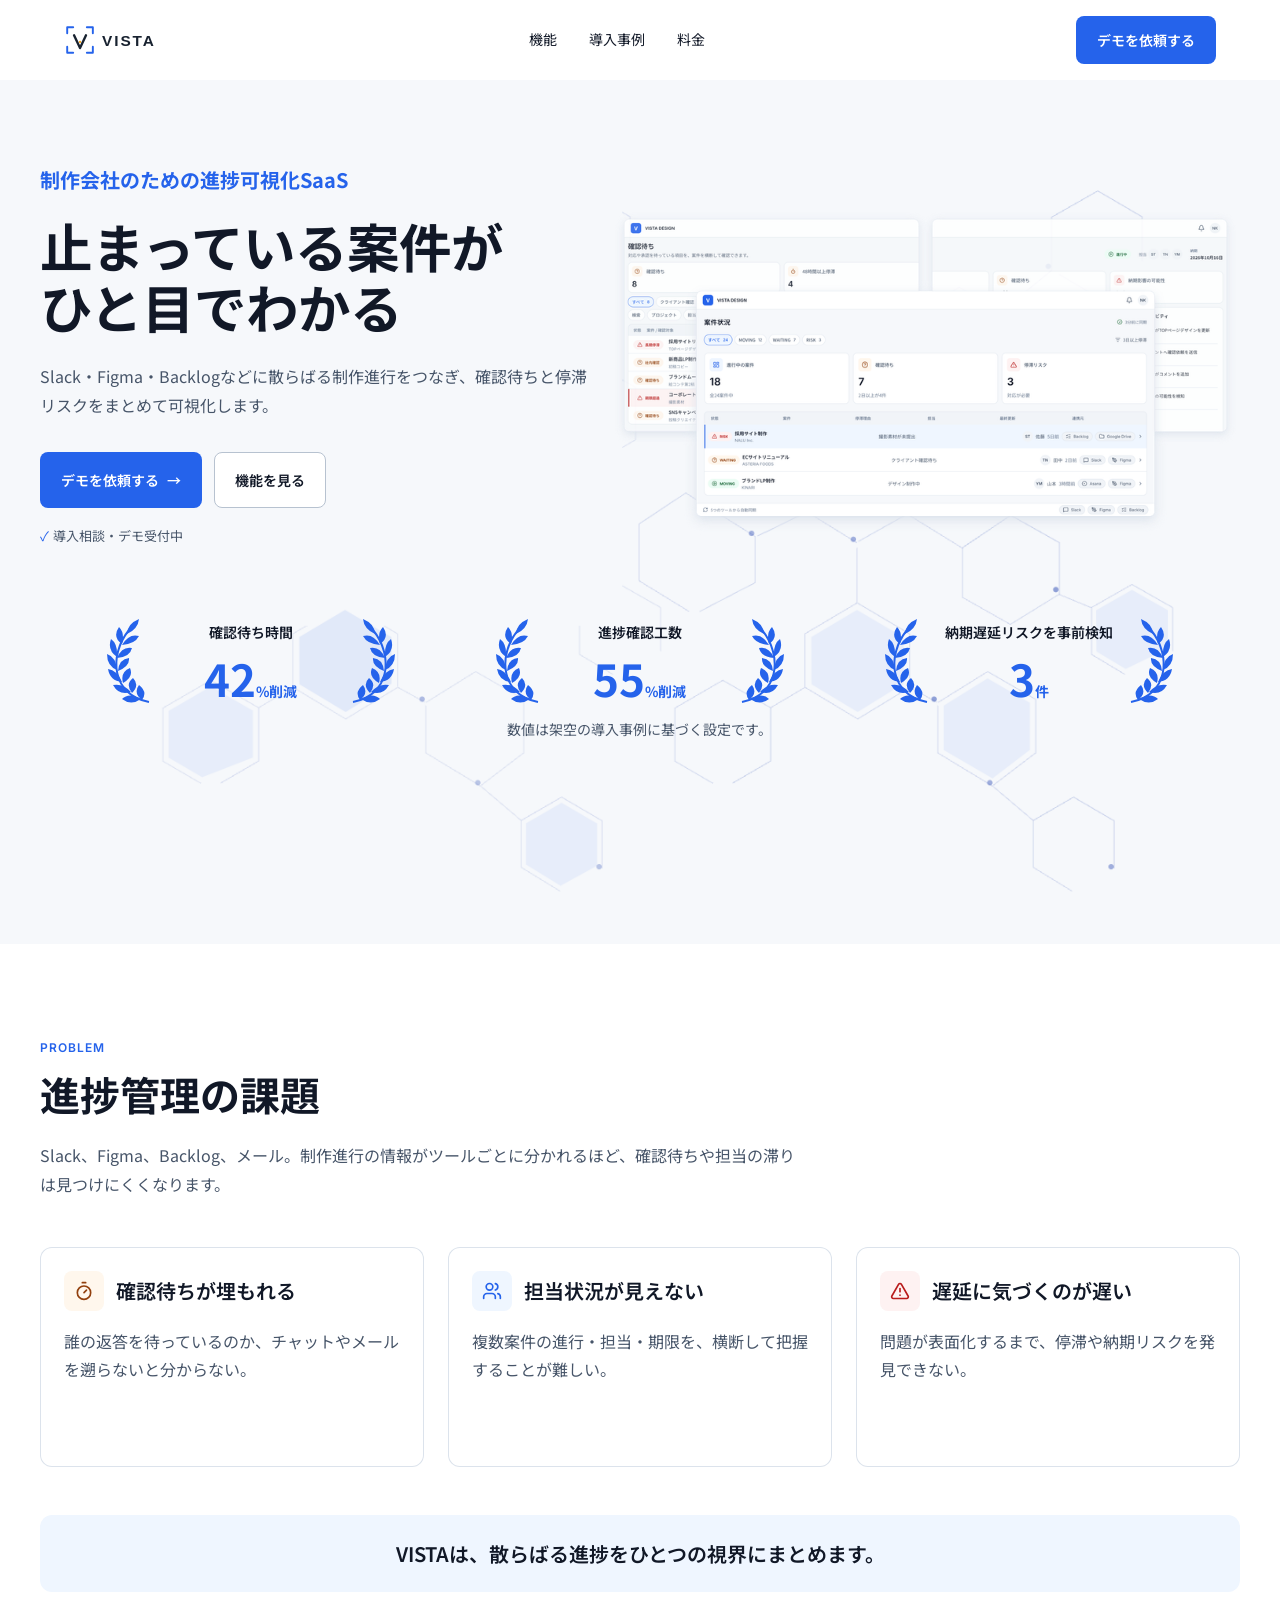
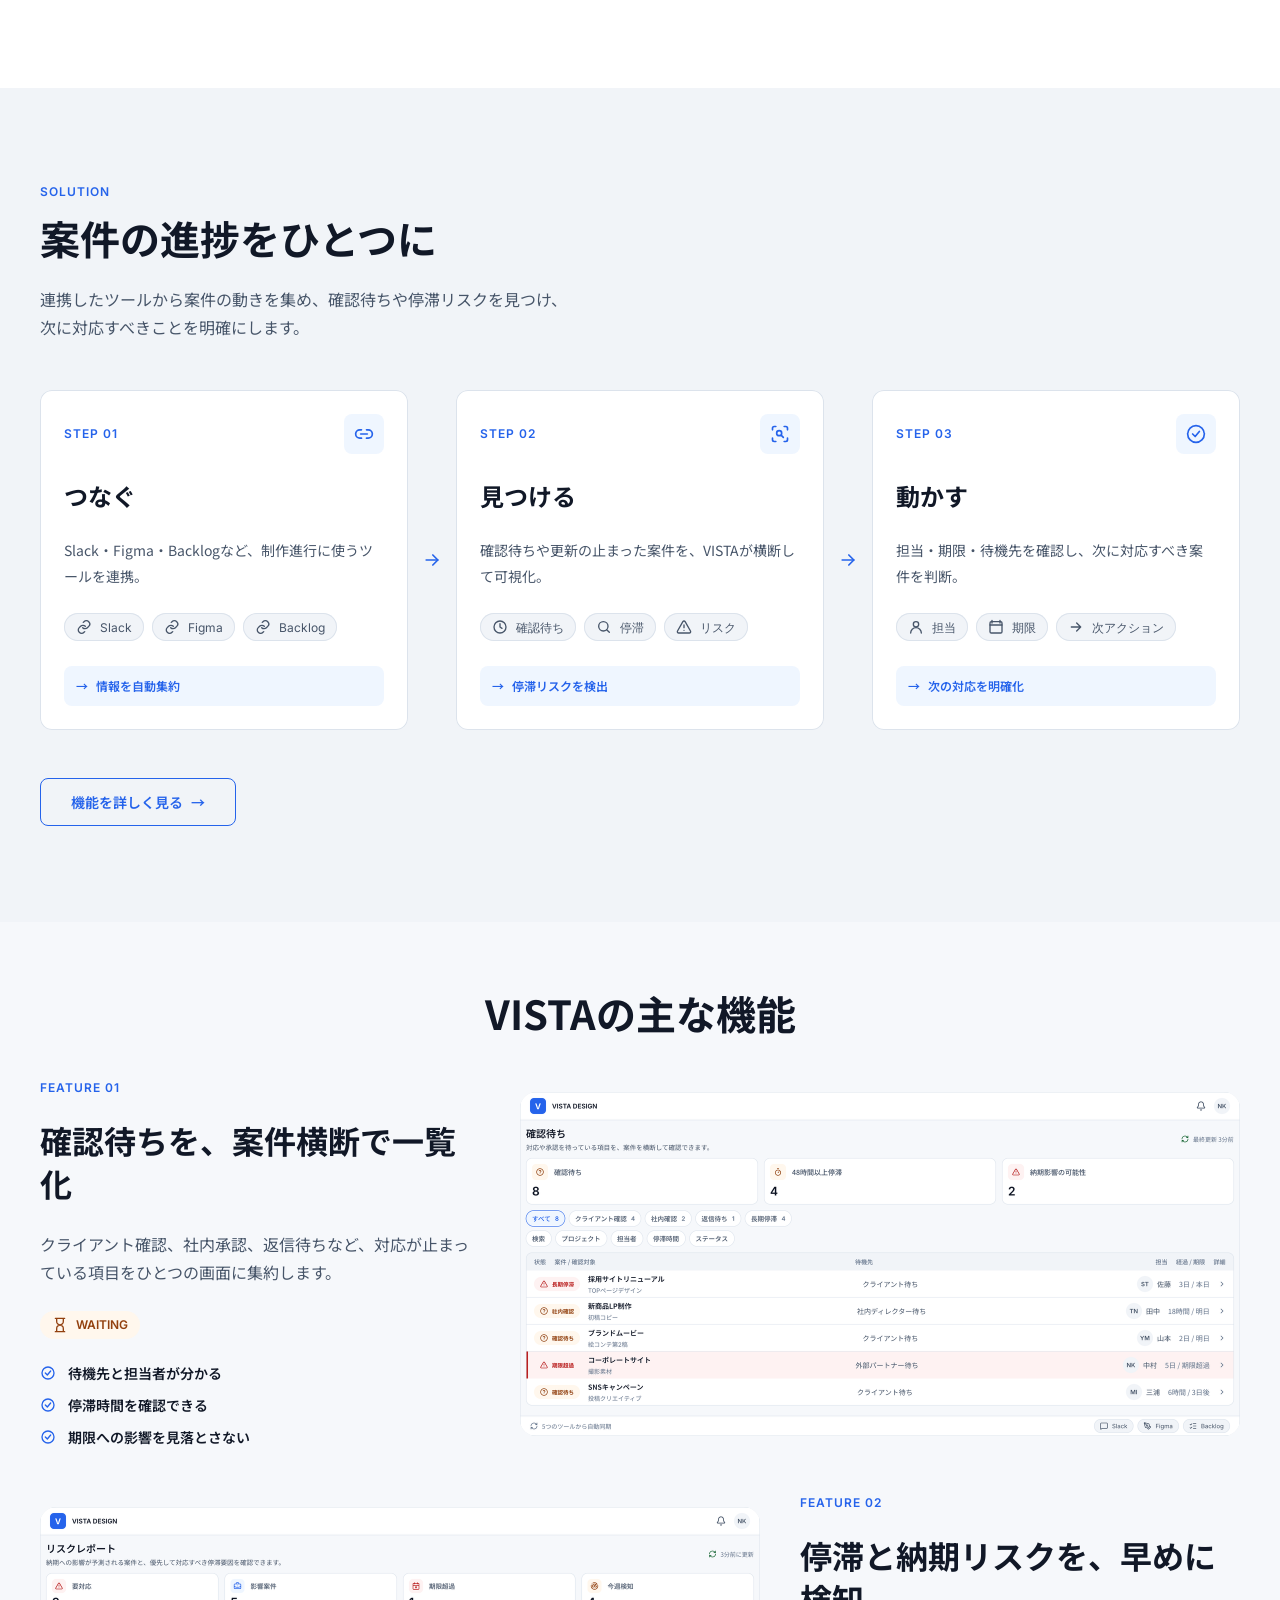
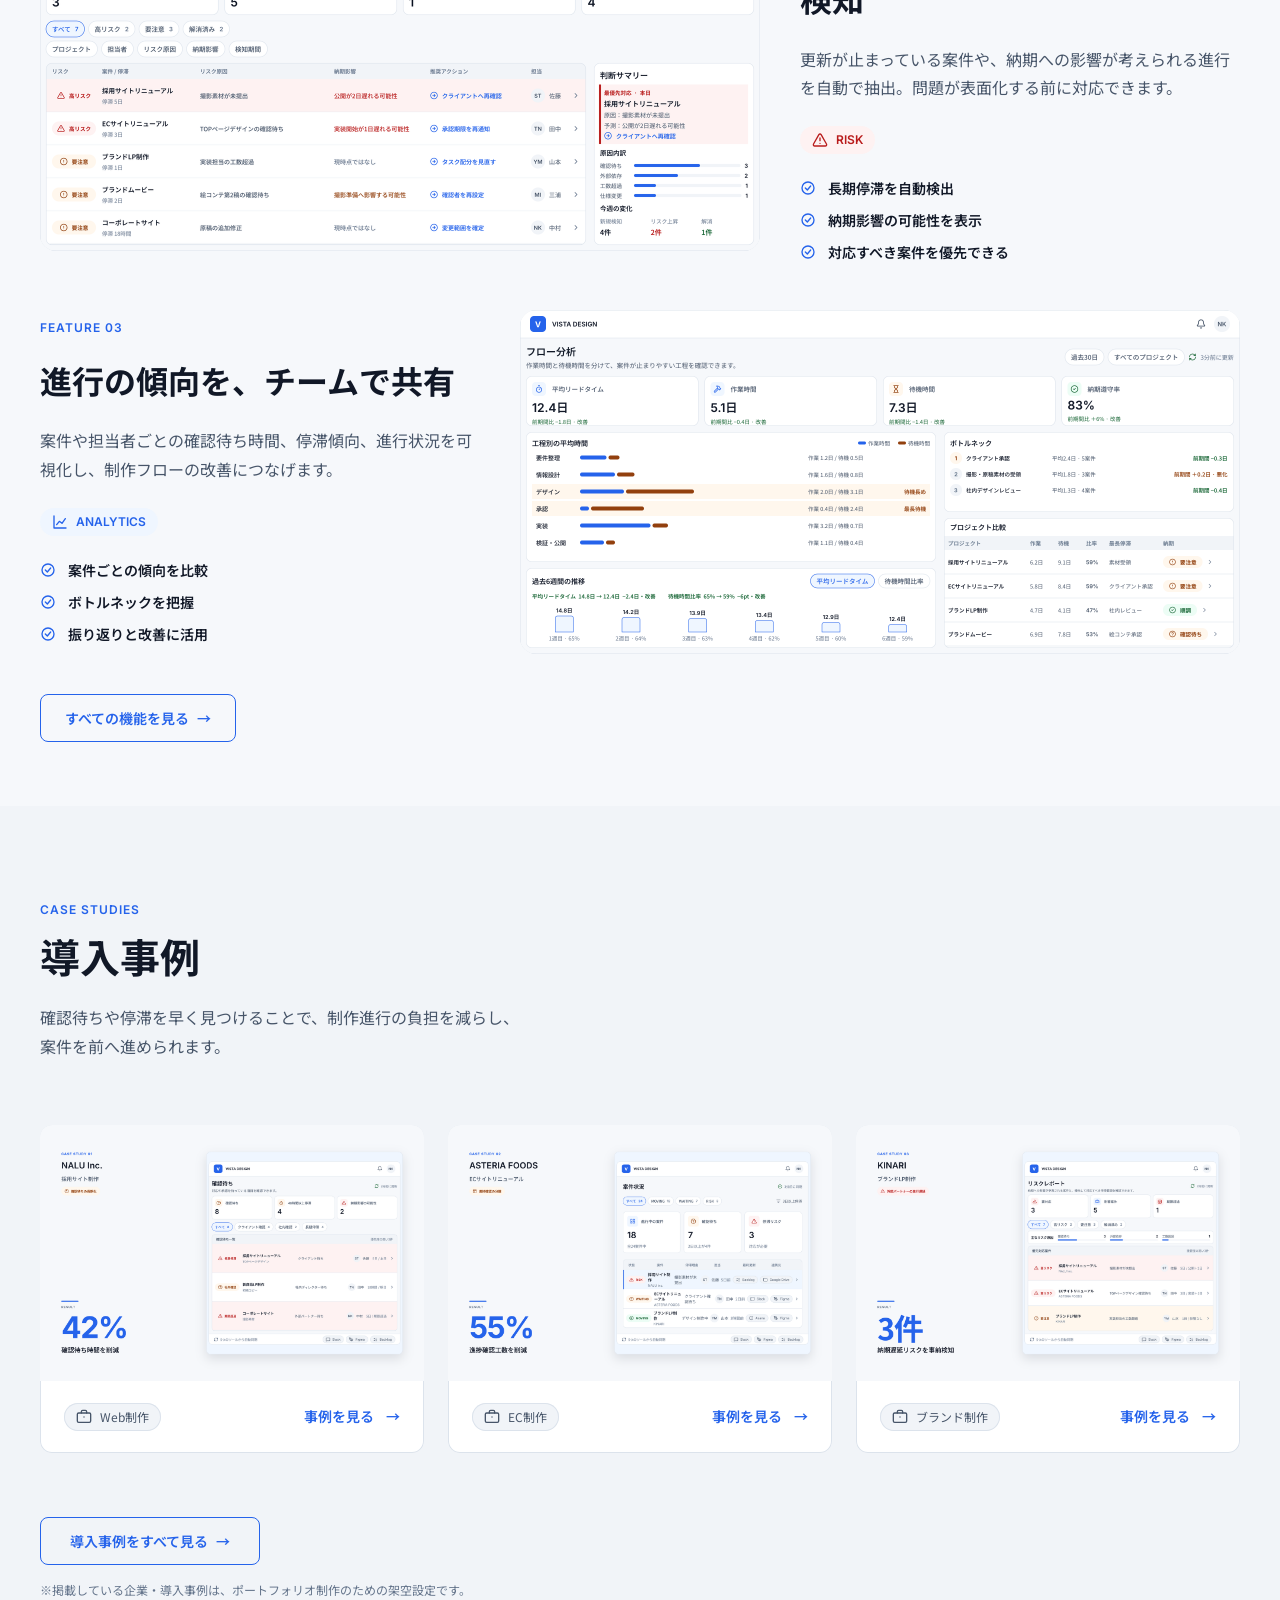
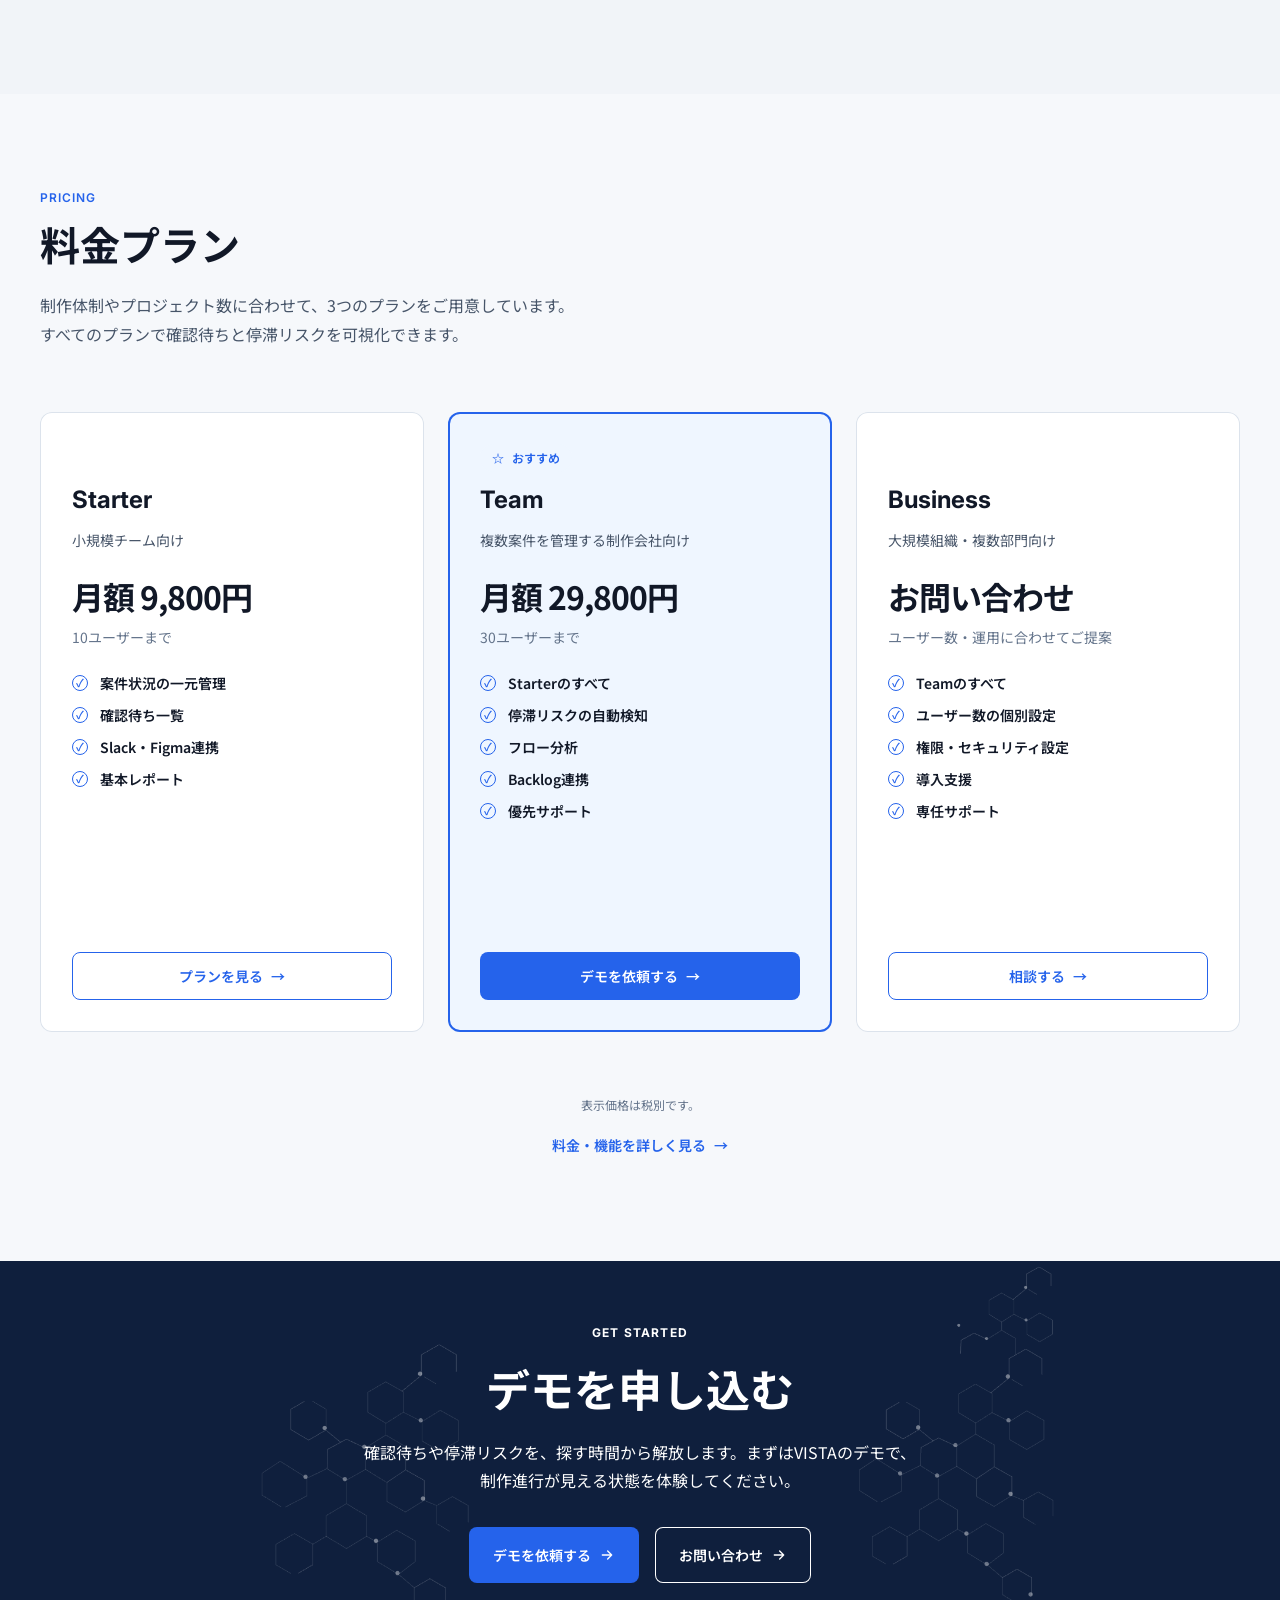
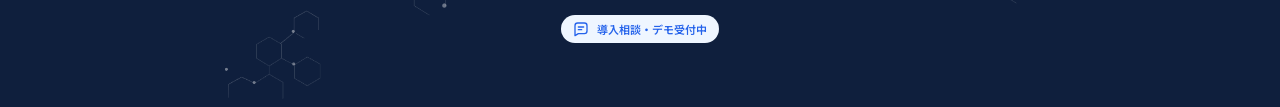
==== commit 258b9cb1: "Refine VISTA homepage layout" ====
--- a/index.html
+++ b/index.html
@@ -103,9 +103,9 @@
         </div>
         <div class="top-hero__results">
           <ul class="top-hero__results-list">
-            <li><a href="./case-studies/#case-01">確認待ち時間<strong>42<small>%削減</small></strong></a></li>
-            <li><a href="./case-studies/#case-02">進捗確認工数<strong>55<small>%削減</small></strong></a></li>
-            <li><a href="./case-studies/#case-03">納期遅延リスクを事前検知<strong>3<small>件</small></strong></a></li>
+            <li><a href="./case-studies/#case-01"><span>確認待ち時間</span><strong>42<small>%削減</small></strong></a></li>
+            <li><a href="./case-studies/#case-02"><span>進捗確認工数</span><strong>55<small>%削減</small></strong></a></li>
+            <li><a href="./case-studies/#case-03"><span>納期遅延リスクを事前検知</span><strong>3<small>件</small></strong></a></li>
           </ul>
           <p class="top-hero__results-note">数値は架空の導入事例に基づく設定です。</p>
         </div>
@@ -213,13 +213,7 @@
     </section>
     <section class="features-section" id="features" aria-labelledby="features-title">
       <div class="container features-section__inner">
-        <header class="section-heading features-section__heading">
-          <p class="section-eyebrow">FEATURES</p>
-          <div class="section-heading__content">
-            <h2 class="section-title" id="features-title">VISTAの主な機能</h2>
-            <p class="section-description"><span class="features-section__desktop-copy">案件ごとの</span>進行状況だけでなく、確認待ちの相手や停滞時間、<br class="features-section__desktop-break">納期への影響までまとめて確認できます。</p>
-          </div>
-        </header>
+        <h2 class="section-title features-section__title" id="features-title">VISTAの主な機能</h2>
         <div class="feature-list">
           <article class="feature-block">
             <div class="feature-copy">
--- a/assets/css/pages.css
+++ b/assets/css/pages.css
@@ -1760,37 +1760,62 @@
 
 .top-hero__results {
   order: 4;
-  padding: var(--space-16);
-  border: var(--stroke-1) solid var(--color-border);
-  border-radius: var(--radius-lg);
-  background: var(--color-surface);
+  padding-block: var(--space-16);
   text-align: center;
 }
 
 .top-hero__results-list {
   display: grid;
-  grid-template-columns: repeat(3, minmax(0, 1fr));
-  align-items: stretch;
-  list-style: none;
-}
-
-.top-hero__results-list li + li {
-  border-inline-start: var(--stroke-1) solid var(--color-border);
+  gap: var(--space-16);
 }
 
 .top-hero__results-list a {
-  display: flex;
+  display: grid;
+  grid-template-columns: auto minmax(0, 1fr) auto;
+  grid-template-rows: auto auto;
+  align-content: center;
+  align-items: center;
+  column-gap: var(--space-8);
+  row-gap: var(--space-4);
+  max-width: 18rem;
   height: 100%;
-  flex-direction: column;
-  justify-content: space-between;
-  gap: var(--space-8);
-  padding-inline: var(--space-8);
+  margin-inline: auto;
   font-size: var(--font-size-14);
   font-weight: 600;
 }
 
+.top-hero__results-list a::before,
+.top-hero__results-list a::after {
+  content: "";
+  grid-row: 1 / -1;
+  width: clamp(1.25rem, 3.5vw, 2.75rem);
+  aspect-ratio: 1 / 2;
+  background: var(--color-accent);
+  mask: url("data:image/svg+xml,%3Csvg%20xmlns%3D%22http%3A%2F%2Fwww.w3.org%2F2000%2Fsvg%22%20viewBox%3D%220%200%2044%2088%22%3E%0A%3Cpath%20d%3D%22M42%2085C5%2078%201%2039%2022%2013%22%20fill%3D%22none%22%20stroke%3D%22black%22%20stroke-width%3D%222%22%2F%3E%0A%3Cpath%20d%3D%22M20%2017Q20%207%2032%202Q31%2012%2020%2017ZM15%2027Q5%2020%2012%2010Q18%2016%2015%2027ZM15%2028Q22%2016%2032%2019Q28%2027%2015%2028ZM10%2040Q0%2033%204%2022Q11%2027%2010%2040ZM10%2041Q15%2029%2025%2031Q23%2040%2010%2041ZM10%2053Q0%2049%200%2037Q9%2040%2010%2053ZM11%2054Q12%2042%2022%2041Q23%2049%2011%2054ZM15%2065Q3%2064%201%2052Q10%2053%2015%2065ZM16%2066Q13%2055%2023%2051Q27%2060%2016%2066ZM24%2075Q12%2079%206%2068Q16%2066%2024%2075ZM25%2076Q18%2067%2026%2061Q33%2068%2025%2076ZM34%2082Q24%2089%2015%2082Q22%2075%2034%2082ZM35%2083Q26%2076%2032%2068Q41%2075%2035%2083Z%22%2F%3E%0A%3C%2Fsvg%3E") center / contain no-repeat;
+}
+
+.top-hero__results-list a::before {
+  grid-column: 1;
+}
+
+.top-hero__results-list a::after {
+  grid-column: 3;
+  transform: scaleX(-1);
+}
+
+@media (min-width: 640px) {
+  .top-hero__results-list {
+    grid-template-columns: repeat(3, minmax(0, 1fr));
+  }
+}
+
 .top-hero__results-list a:hover {
   text-decoration: underline;
+}
+
+.top-hero__results-list span,
+.top-hero__results-list strong {
+  grid-column: 2;
 }
 
 .top-hero__results-list strong {
@@ -2099,30 +2124,21 @@
 
 .features-section__inner {
   display: grid;
-  gap: var(--space-64);
-}
-
-.features-section__heading .section-heading__content {
-  gap: var(--space-16);
-}
-
-.features-section__heading .section-title {
+  gap: var(--space-32);
+}
+
+.features-section__title {
   font-size: var(--font-size-32);
-}
-
-.features-section__heading .section-description {
-  font-size: var(--font-size-14);
-}
-
-.features-section__desktop-copy,
-.features-section__desktop-break,
+  text-align: center;
+}
+
 .feature-copy__desktop-text {
   display: none;
 }
 
 .feature-list {
   display: grid;
-  gap: var(--space-80);
+  gap: var(--space-40);
 }
 
 .feature-block {
@@ -2814,6 +2830,16 @@
   text-align: center;
 }
 
+[data-page="top"] .final-cta {
+  min-height: 0;
+  padding-block: var(--space-40);
+}
+
+[data-page="top"] .final-cta__inner {
+  min-height: 0;
+  padding-block: 0;
+}
+
 .final-cta__copy {
   display: grid;
   width: 100%;
@@ -3109,33 +3135,14 @@
     width: 12.25rem;
   }
 
-  .features-section {
-    padding-block: var(--space-96);
-  }
-
   .features-section__inner {
-    gap: var(--space-64);
-  }
-
-  .features-section__heading {
-    max-width: 52.5rem;
-  }
-
-  .features-section__heading .section-heading__content {
-    gap: var(--space-20);
-  }
-
-  .features-section__heading .section-title {
+    gap: var(--space-40);
+  }
+
+  .features-section__title {
     font-size: var(--font-size-40);
   }
 
-  .features-section__heading .section-description {
-    max-width: 47.5rem;
-    font-size: var(--font-size-16);
-  }
-
-  .features-section__desktop-copy,
-  .features-section__desktop-break,
   .feature-copy__desktop-text {
     display: inline;
   }
@@ -3145,12 +3152,11 @@
   }
 
   .feature-list {
-    gap: var(--space-96);
+    gap: var(--space-48);
   }
 
   .feature-block {
     grid-template-columns: minmax(0, 11fr) minmax(0, 18fr);
-    min-height: 43rem;
     gap: var(--space-40);
     align-items: center;
   }
@@ -3368,6 +3374,10 @@
     padding: var(--space-80);
   }
 
+  [data-page="top"] .final-cta {
+    padding-block: var(--space-64);
+  }
+
   .final-cta__copy {
     width: 52.5rem;
     gap: var(--space-20);
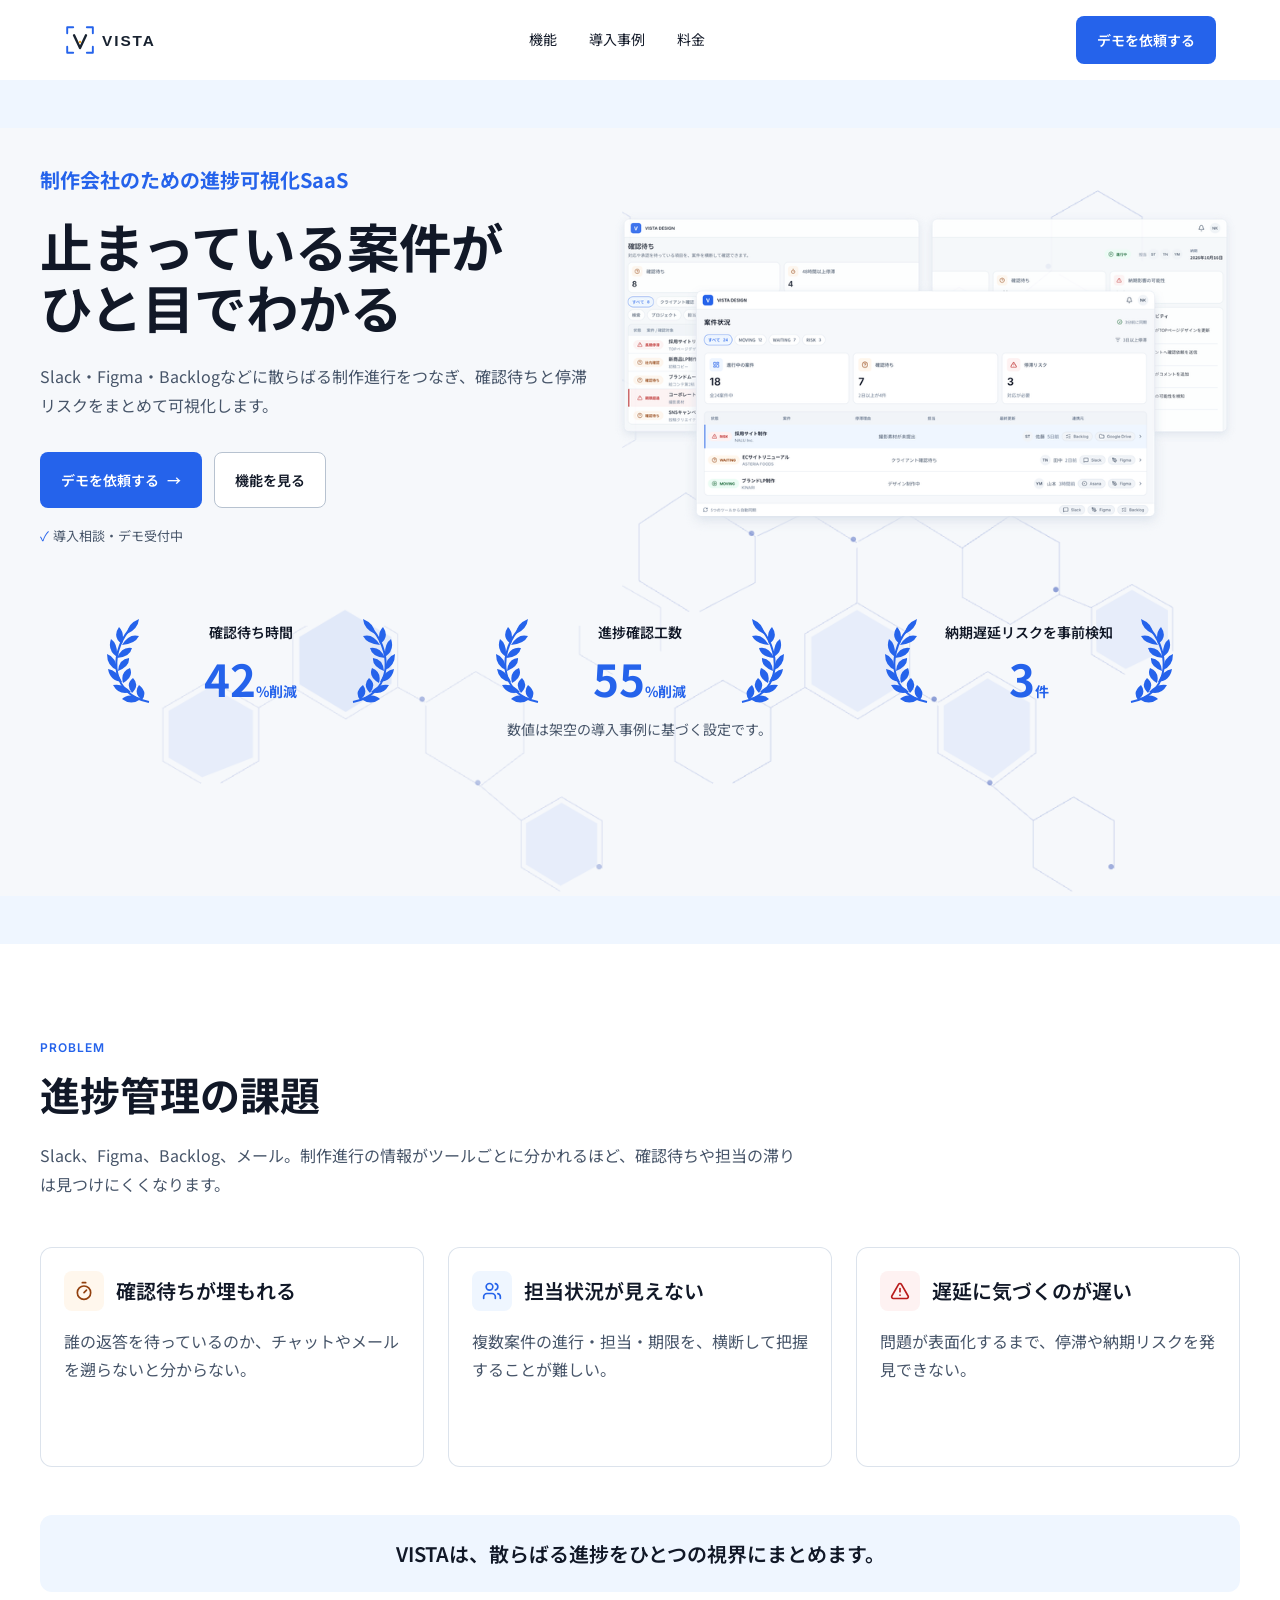
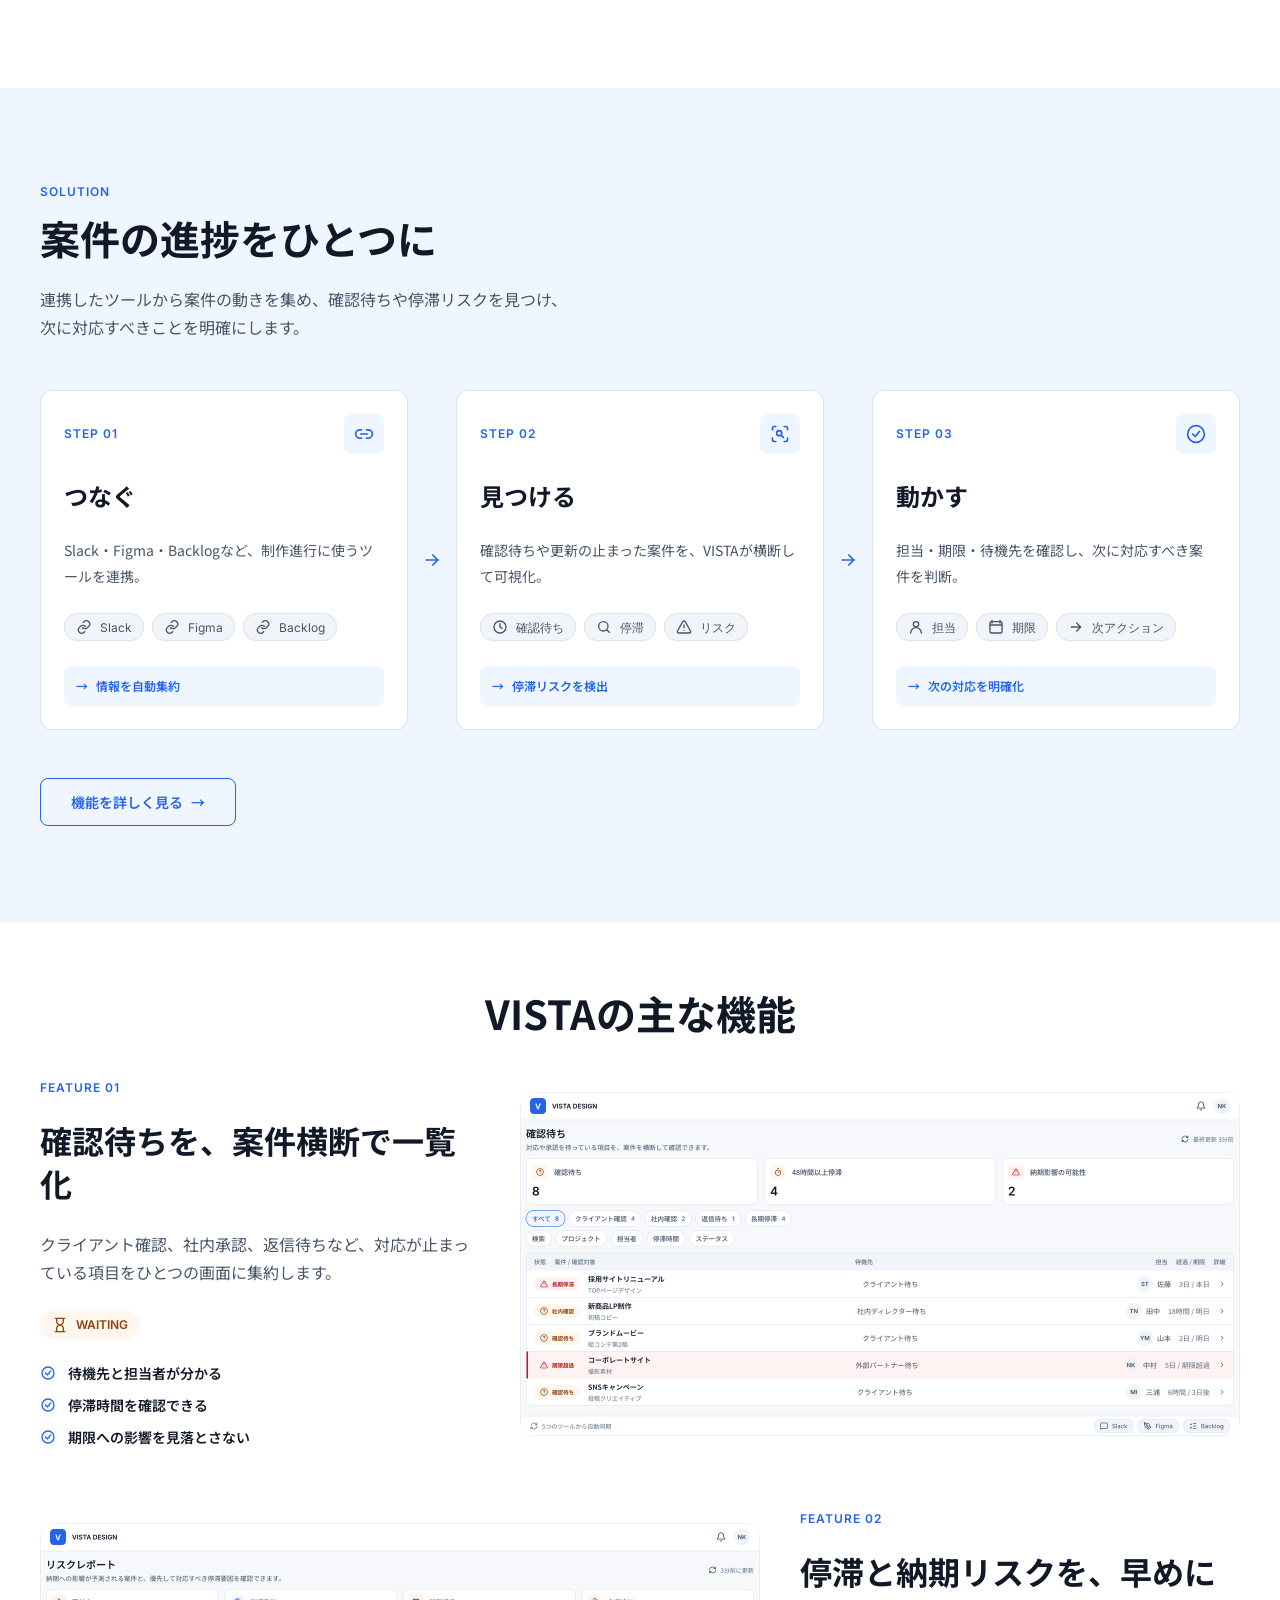
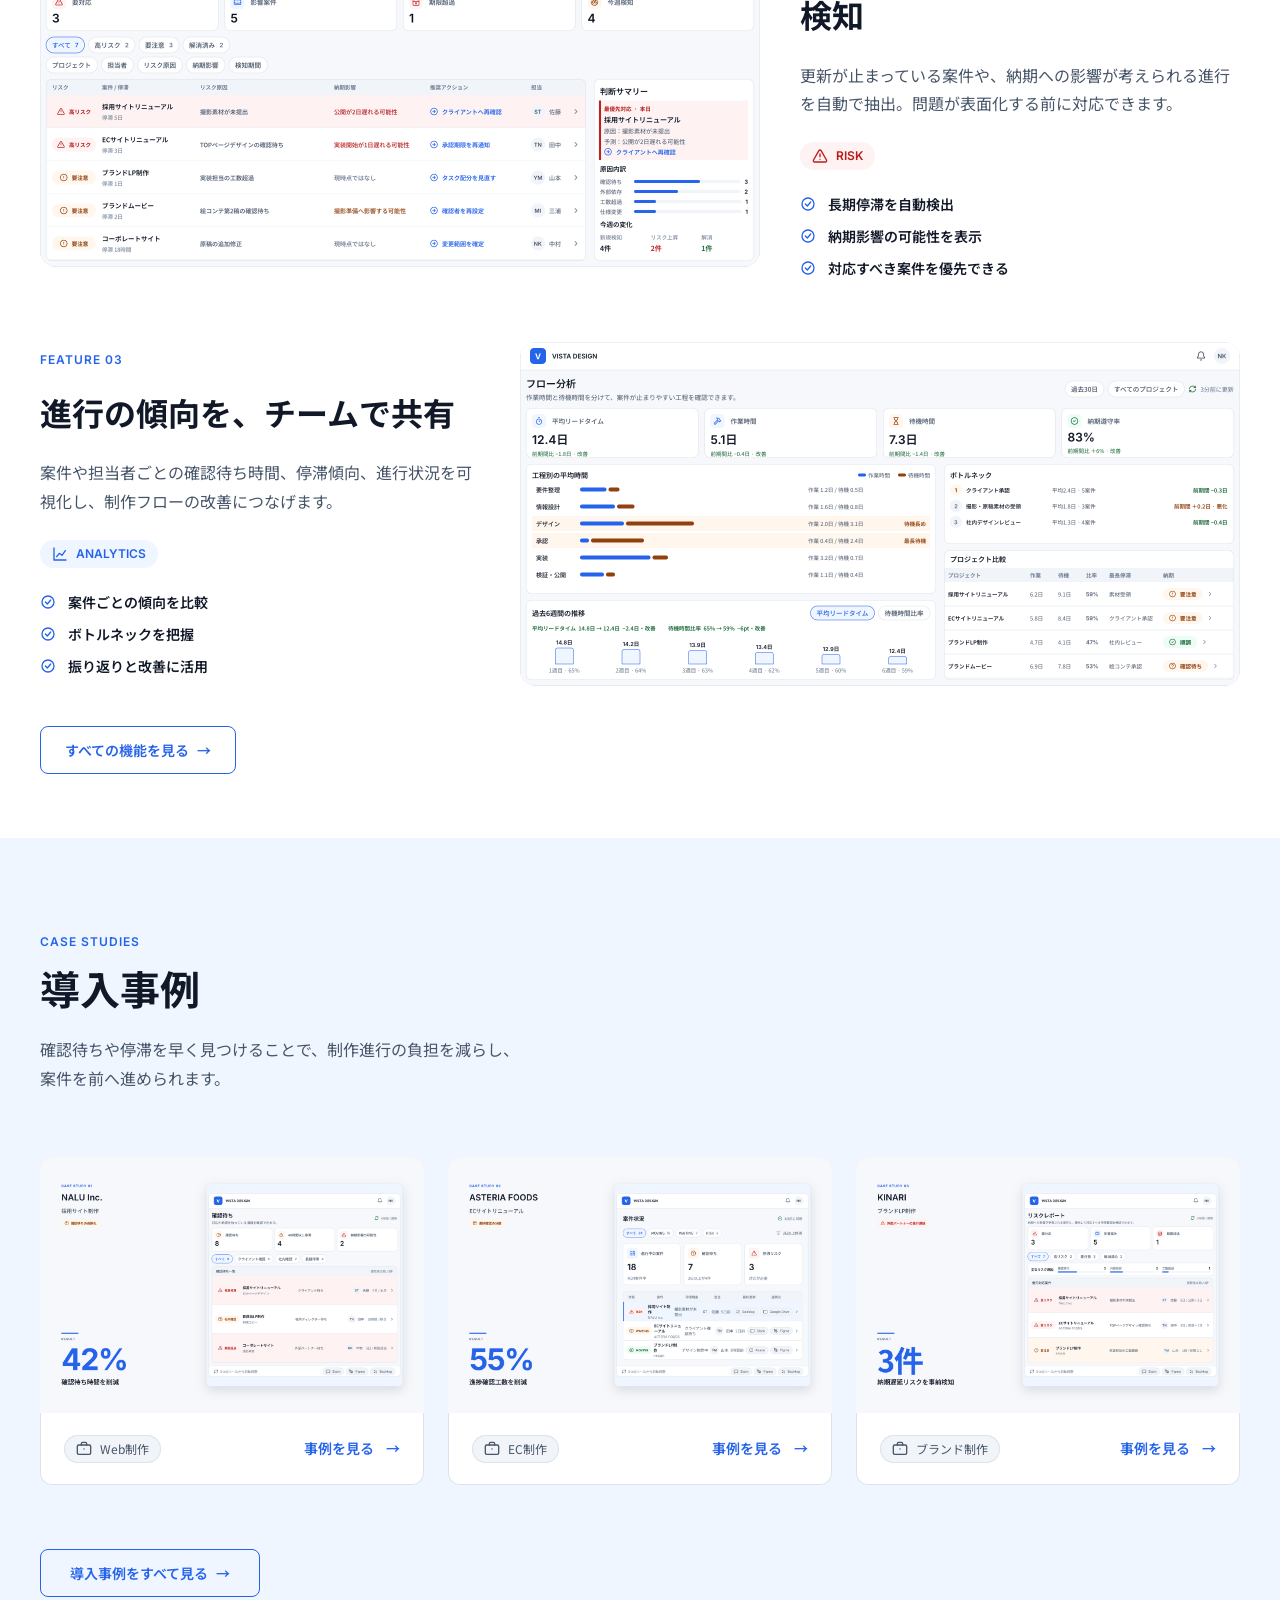
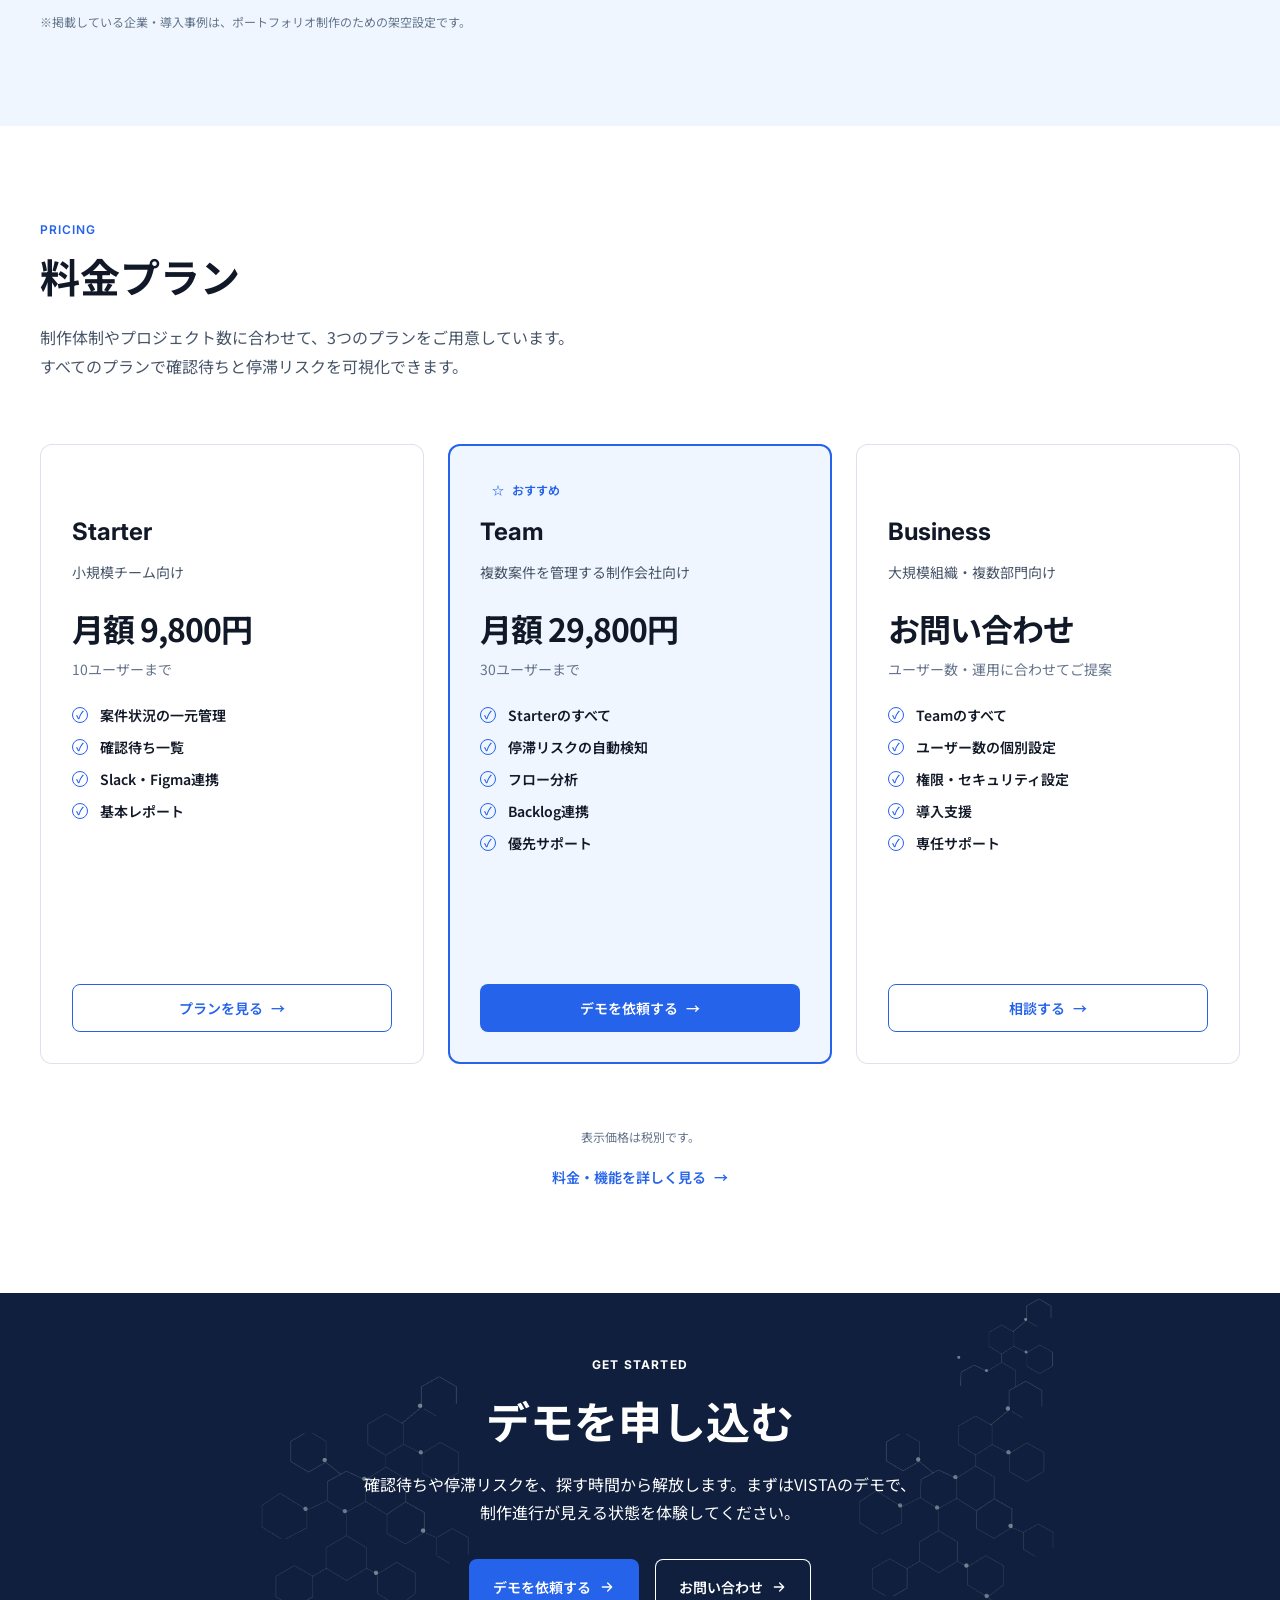
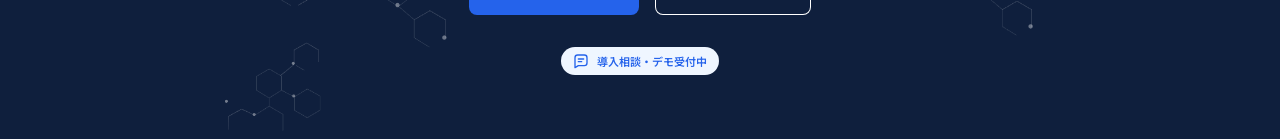
==== commit ee64b6aa: "Update VISTA section backgrounds" ====
--- a/index.html
+++ b/index.html
@@ -27,7 +27,7 @@
   <link rel="stylesheet" href="assets/css/variables.css">
   <link rel="stylesheet" href="assets/css/base.css">
   <link rel="stylesheet" href="assets/css/components.css">
-  <link rel="stylesheet" href="assets/css/pages.css">
+  <link rel="stylesheet" href="assets/css/pages.css?v=section-backgrounds">
   <script src="assets/js/main.js" defer></script>
 </head>
 <body data-page="top">
--- a/assets/css/pages.css
+++ b/assets/css/pages.css
@@ -760,435 +760,8 @@
   }
 }
 
-.case-studies-hero {
-  min-height: 39.5625rem;
-  padding-block: var(--space-64);
-  background: var(--color-canvas);
-}
-
-.case-studies-hero__inner,
-.case-studies-hero__copy,
-.case-studies-hero__content {
-  display: grid;
-}
-
-.case-studies-hero__inner {
-  gap: var(--space-40);
-}
-
-.case-studies-hero__copy {
-  gap: var(--space-12);
-}
-
-.case-studies-hero .section-eyebrow {
-  line-height: 1.25;
-}
-
-.case-studies-hero__content {
-  gap: var(--space-20);
-}
-
-.case-studies-hero__title {
-  max-width: none;
-}
-
-.case-studies-hero__title span {
-  display: block;
-}
-
-.case-studies-hero__description {
-  max-width: var(--width-hero-content);
-}
-
-.case-workflow {
-  display: none;
-  margin: 0;
-}
-
-.case-workflow-mobile {
-  width: 100%;
-  margin: 0;
-  padding: var(--space-12);
-  border-radius: var(--radius-xl);
-  background: var(--color-surface);
-  box-shadow: inset 0 0 0 var(--stroke-1) var(--color-border), 0 var(--space-12) var(--space-32) color-mix(in srgb, var(--color-text-primary) 8%, var(--color-transparent));
-}
-
-.case-workflow-mobile__visual {
-  display: grid;
-}
-
-.case-workflow-mobile__signals {
-  display: grid;
-  height: var(--height-button-medium);
-  grid-template-columns: repeat(3, minmax(0, 1fr));
-  gap: var(--space-8);
-}
-
-.case-workflow-mobile__signals > div {
-  display: flex;
-  min-width: 0;
-  align-items: center;
-  justify-content: center;
-  gap: var(--space-4);
-  border-radius: var(--radius-md);
-  background: var(--color-surface-subtle);
-  color: var(--color-text-primary);
-  font-size: var(--font-size-11);
-  font-weight: 600;
-  white-space: nowrap;
-}
-
-.case-workflow-mobile svg,
-.case-workflow svg {
-  fill: none;
-  stroke: currentColor;
-  stroke-width: 2;
-  stroke-linecap: round;
-  stroke-linejoin: round;
-}
-
-.case-workflow-mobile__signals svg {
-  width: 0.875rem;
-  height: 0.875rem;
-  flex: 0 0 auto;
-  color: var(--color-accent);
-}
-
-.case-workflow-mobile__convergence {
-  position: relative;
-  height: 3.25rem;
-}
-
-.case-workflow-mobile__convergence span {
-  position: absolute;
-  display: block;
-  background: var(--color-border);
-}
-
-.case-workflow-mobile__convergence span:nth-child(1),
-.case-workflow-mobile__convergence span:nth-child(2),
-.case-workflow-mobile__convergence span:nth-child(3) {
-  inset-block-start: 0;
-  width: var(--stroke-1);
-  height: var(--space-20);
-}
-
-.case-workflow-mobile__convergence span:nth-child(1) {
-  inset-inline-start: 16.6667%;
-}
-
-.case-workflow-mobile__convergence span:nth-child(2) {
-  inset-inline-start: 50%;
-  height: 100%;
-}
-
-.case-workflow-mobile__convergence span:nth-child(3) {
-  inset-inline-start: 83.3333%;
-}
-
-.case-workflow-mobile__convergence span:nth-child(4) {
-  inset-block-start: var(--space-20);
-  inset-inline-start: 16.6667%;
-  width: 66.6666%;
-  height: var(--stroke-1);
-}
-
-.case-workflow-mobile__vista {
-  overflow: hidden;
-  border-radius: var(--radius-lg);
-  background: var(--color-surface);
-  box-shadow: inset 0 0 0 var(--stroke-1) var(--color-border);
-}
-
-.case-workflow-mobile__header {
-  display: flex;
-  height: 2.75rem;
-  padding-inline: var(--space-12);
-  align-items: center;
-  justify-content: space-between;
-  box-shadow: inset 0 calc(var(--stroke-1) * -1) var(--color-border);
-}
-
-.case-workflow-mobile__header strong {
-  font-family: var(--font-latin);
-  font-size: var(--font-size-14);
-}
-
-.case-workflow-mobile__header span {
-  color: var(--color-accent);
-  font-size: var(--font-size-11);
-  font-weight: 600;
-}
-
-.case-workflow-mobile__body {
-  padding: var(--space-12);
-}
-
-.case-workflow-mobile__result {
-  display: flex;
-  min-height: 5.375rem;
-  padding-inline: var(--space-12);
-  align-items: center;
-  justify-content: space-between;
-  gap: var(--space-8);
-  border-radius: var(--radius-md);
-  background: var(--color-accent-soft);
-}
-
-.case-workflow-mobile__result > span {
-  display: flex;
-  min-width: 0;
-  align-items: center;
-  gap: var(--space-8);
-}
-
-.case-workflow-mobile__result svg {
-  width: 1.125rem;
-  height: 1.125rem;
-  flex: 0 0 auto;
-  color: var(--color-accent);
-}
-
-.case-workflow-mobile__result strong {
-  font-size: var(--font-size-14);
-}
-
-.case-workflow-mobile__result b {
-  color: var(--color-accent);
-  font-size: var(--font-size-12);
-  white-space: nowrap;
-}
-
-@media (min-width: 768px) {
-  .case-studies-hero {
-    padding-block: var(--space-96);
-  }
-
-  .case-studies-hero__inner {
-    justify-items: center;
-  }
-
-  .case-studies-hero__copy {
-    width: min(100%, var(--width-description));
-  }
-
-  .case-workflow-mobile {
-    max-width: var(--width-description);
-  }
-}
-
-@media (min-width: 1200px) {
-  .case-studies-hero__inner {
-    min-height: 33rem;
-    grid-template-columns: 27.5rem 43.75rem;
-    gap: 3.75rem;
-    align-items: center;
-    justify-content: start;
-    justify-items: stretch;
-  }
-
-  .case-studies-hero__copy {
-    width: 100%;
-    margin-block-start: 7.25rem;
-    align-self: start;
-  }
-
-  .case-studies-hero__title {
-    font-size: var(--font-size-40);
-  }
-
-  .case-studies-hero__description {
-    max-width: 27.5rem;
-  }
-
-  .case-workflow-mobile {
-    display: none;
-  }
-
-  .case-workflow {
-    display: grid;
-    width: 43.75rem;
-    height: 28rem;
-    grid-template-columns: 11.5rem 7rem 25.25rem;
-  }
-
-  .case-workflow__signals {
-    padding-block-start: 5.75rem;
-  }
-
-  .case-workflow__signal-list {
-    display: grid;
-    gap: var(--space-16);
-  }
-
-  .case-workflow__signal {
-    display: flex;
-    height: var(--space-64);
-    padding-inline: var(--space-16);
-    align-items: center;
-    gap: var(--space-12);
-    border-radius: var(--radius-md);
-    background: var(--color-surface);
-    box-shadow: inset 0 0 0 var(--stroke-1) var(--color-border);
-    color: var(--color-text-primary);
-    font-size: var(--font-size-14);
-    font-weight: 600;
-  }
-
-  .case-workflow__signal-icon {
-    display: grid;
-    width: var(--space-32);
-    height: var(--space-32);
-    flex: 0 0 auto;
-    place-items: center;
-    border-radius: var(--radius-md);
-    background: var(--color-accent-soft);
-    color: var(--color-accent);
-  }
-
-  .case-workflow__signal-icon svg {
-    width: var(--icon-sm);
-    height: var(--icon-sm);
-  }
-
-  .case-workflow__signals-label {
-    margin-block-start: 2.25rem;
-    color: var(--color-text-muted);
-    font-size: var(--font-size-12);
-  }
-
-  .case-workflow__connectors {
-    position: relative;
-  }
-
-  .case-workflow__connectors span {
-    position: absolute;
-    display: block;
-    background: var(--color-border);
-  }
-
-  .case-workflow__connectors span:nth-child(1),
-  .case-workflow__connectors span:nth-child(2),
-  .case-workflow__connectors span:nth-child(3) {
-    inset-inline-start: 0;
-    width: var(--space-64);
-    height: 2px;
-  }
-
-  .case-workflow__connectors span:nth-child(1) {
-    inset-block-start: 7.75rem;
-  }
-
-  .case-workflow__connectors span:nth-child(2) {
-    inset-block-start: 12.75rem;
-  }
-
-  .case-workflow__connectors span:nth-child(3) {
-    inset-block-start: 17.75rem;
-  }
-
-  .case-workflow__connectors span:nth-child(4) {
-    inset-block-start: 7.75rem;
-    inset-inline-start: calc(var(--space-64) - 1px);
-    width: 2px;
-    height: 10.125rem;
-  }
-
-  .case-workflow__connectors span:nth-child(5) {
-    inset-block-start: 12.25rem;
-    inset-inline-start: 3.5rem;
-    width: var(--space-16);
-    height: var(--space-16);
-    border-radius: var(--radius-pill);
-    background: var(--color-accent);
-  }
-
-  .case-workflow__connectors span:nth-child(6) {
-    inset-block-start: calc(12.75rem + 1px);
-    inset-inline-start: var(--space-64);
-    width: var(--space-48);
-    height: 2px;
-    background: var(--color-accent);
-  }
-
-  .case-workflow__vista {
-    height: 22rem;
-    margin-block-start: var(--space-48);
-    overflow: hidden;
-    border-radius: var(--radius-xl);
-    background: var(--color-surface);
-    box-shadow: inset 0 0 0 var(--stroke-1) var(--color-border), 0 var(--space-16) 2.5rem color-mix(in srgb, var(--color-text-primary) 12%, var(--color-transparent));
-  }
-
-  .case-workflow__vista-header {
-    display: flex;
-    height: var(--space-64);
-    padding-inline: var(--space-20);
-    align-items: center;
-    justify-content: space-between;
-    box-shadow: inset 0 calc(var(--stroke-1) * -1) var(--color-border);
-  }
-
-  .case-workflow__vista-header strong {
-    font-family: var(--font-latin);
-    font-size: var(--font-size-16);
-  }
-
-  .case-workflow__vista-header span {
-    display: inline-flex;
-    min-height: 1.5625rem;
-    padding-inline: var(--space-8);
-    align-items: center;
-    border-radius: var(--radius-pill);
-    background: var(--color-accent-soft);
-    color: var(--color-accent);
-    font-size: var(--font-size-12);
-    font-weight: 700;
-  }
-
-  .case-workflow__vista-body {
-    display: grid;
-    gap: var(--space-12);
-    padding: var(--space-20);
-  }
-
-  .case-workflow__result {
-    display: flex;
-    height: 4.5rem;
-    padding-inline: var(--space-16);
-    align-items: center;
-    justify-content: space-between;
-    gap: var(--space-16);
-    border-radius: var(--radius-md);
-    background: var(--color-surface-subtle);
-    color: var(--color-text-muted);
-    font-size: var(--font-size-12);
-  }
-
-  .case-workflow__result--accent {
-    background: var(--color-accent-soft);
-    color: var(--color-accent);
-  }
-
-  .case-workflow__result-main {
-    display: flex;
-    min-width: 0;
-    align-items: center;
-    gap: var(--space-12);
-    color: var(--color-text-primary);
-  }
-
-  .case-workflow__result-main svg {
-    width: var(--icon-md);
-    height: var(--icon-md);
-    flex: 0 0 auto;
-    color: var(--color-accent);
-  }
-
-  .case-workflow__result-main strong {
-    font-size: var(--font-size-14);
-  }
+.case-studies-heading {
+  margin-block-end: var(--space-40);
 }
 
 .case-detail {
@@ -1197,8 +770,8 @@
   background: var(--color-surface);
 }
 
-.case-detail--subtle {
-  background: var(--color-surface-subtle);
+.case-detail--tinted {
+  background: var(--color-accent-soft);
 }
 
 .case-detail__inner,
@@ -1386,6 +959,10 @@
   }
 }
 
+.page-section.features-page-hero {
+  padding-block: var(--space-48);
+}
+
 .features-page-hero__inner {
   display: grid;
   gap: var(--space-40);
@@ -1589,6 +1166,7 @@
 
 .one-view-section {
   display: grid;
+  gap: var(--space-32);
   min-height: 0;
   padding-block: var(--space-64);
   align-items: center;
@@ -1597,6 +1175,11 @@
 
 .container.one-view-section__content {
   max-width: 47.5rem;
+}
+
+.feature-preview.one-view-section__preview {
+  width: min(calc(100% - (var(--space-16) * 2)), 47.5rem);
+  max-width: none;
 }
 
 .section-title.one-view-section__title {
@@ -2138,7 +1721,7 @@
 
 .feature-list {
   display: grid;
-  gap: var(--space-40);
+  gap: var(--space-48);
 }
 
 .feature-block {
@@ -2436,7 +2019,7 @@
 }
 
 .pricing-section--page {
-  background: var(--color-surface);
+  background: var(--color-accent-soft);
 }
 
 .pricing-section--page .pricing-section__heading .section-heading__content {
@@ -2636,7 +2219,7 @@
 
 .pricing-comparison {
   padding-block: var(--space-64);
-  background: var(--color-surface-subtle);
+  background: var(--color-surface);
 }
 
 .pricing-comparison__inner,
@@ -2830,6 +2413,14 @@
   text-align: center;
 }
 
+[data-page="top"] :is(.top-hero, .solution-section, .case-studies-section) {
+  background: var(--color-accent-soft);
+}
+
+[data-page="top"] :is(.problem-section, .features-section, .pricing-section) {
+  background: var(--color-surface);
+}
+
 [data-page="top"] .final-cta {
   min-height: 0;
   padding-block: var(--space-40);
@@ -3152,7 +2743,7 @@
   }
 
   .feature-list {
-    gap: var(--space-48);
+    gap: var(--space-64);
   }
 
   .feature-block {
@@ -3491,8 +3082,11 @@
     padding-block: var(--space-96);
   }
 
+  .page-section.features-page-hero {
+    padding-block: var(--space-64);
+  }
+
   .one-view-section {
-    min-height: 40rem;
     padding-block: var(--space-96);
   }
 
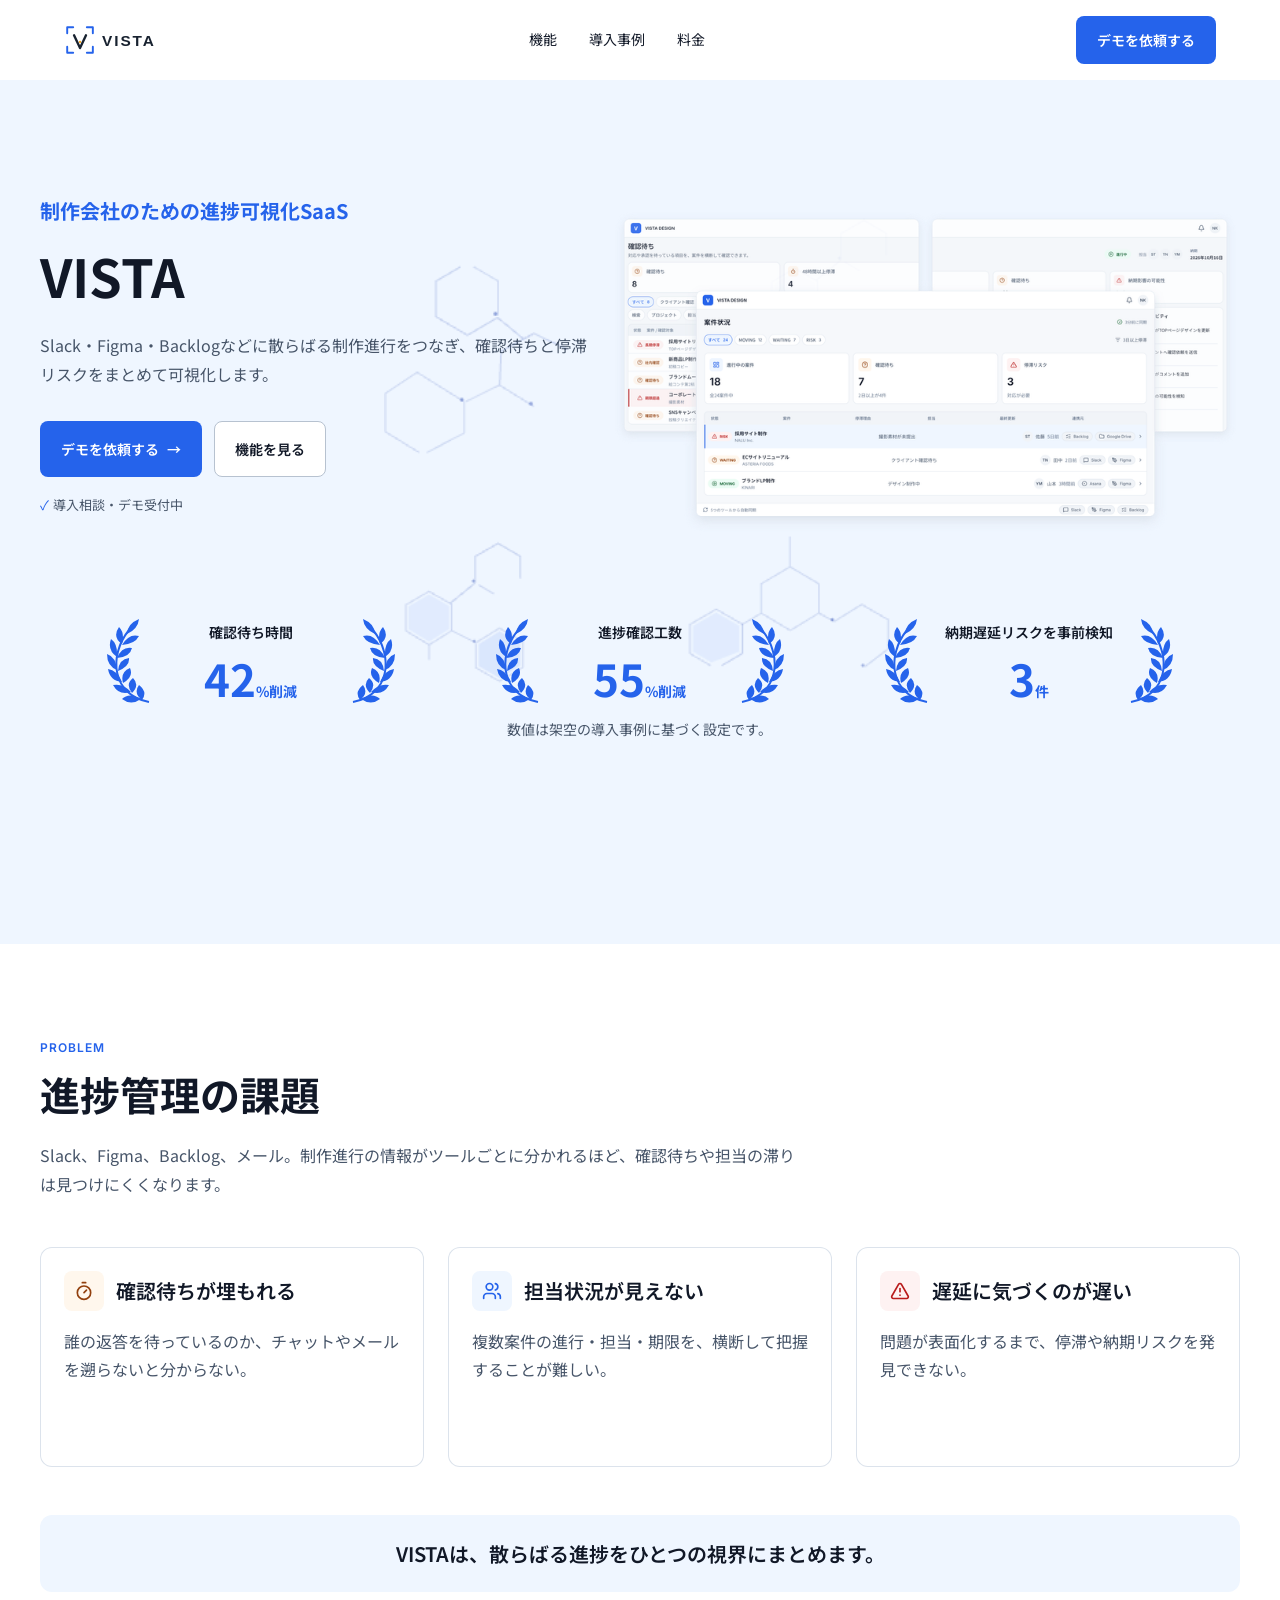
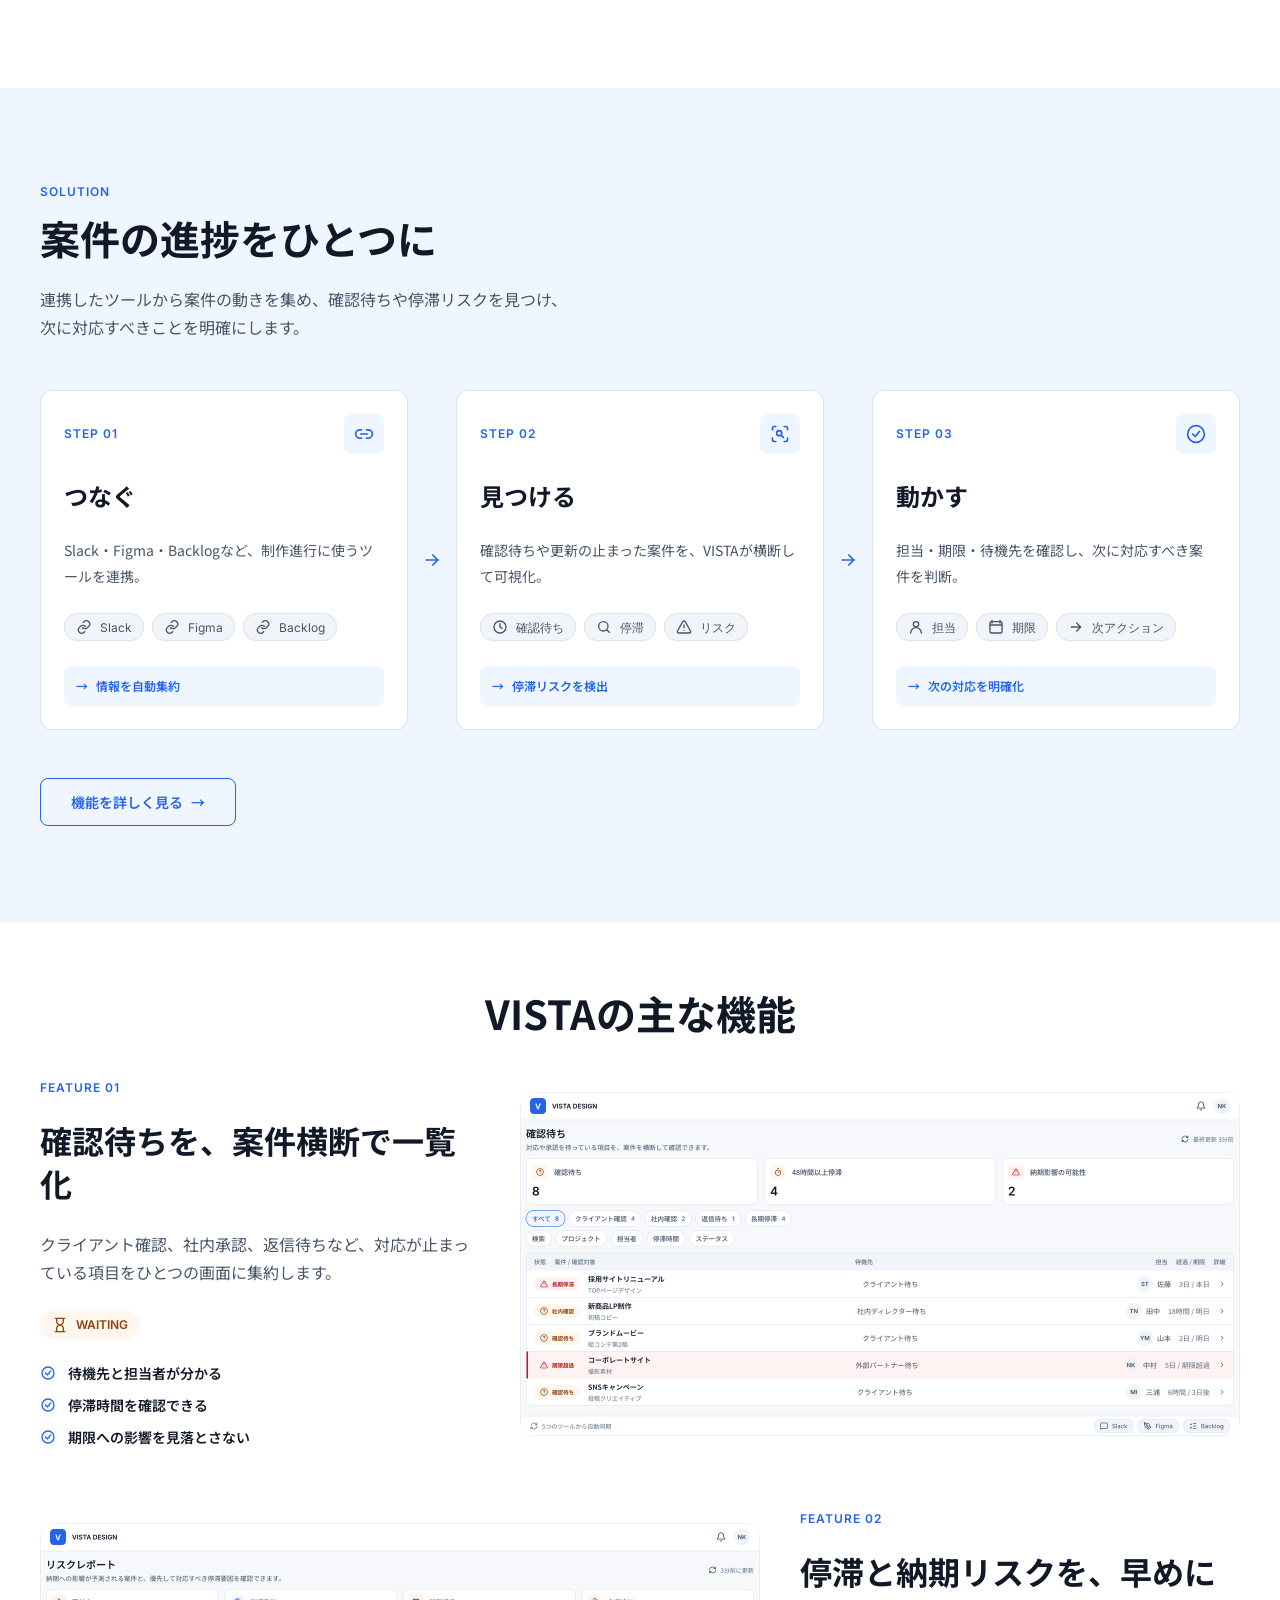
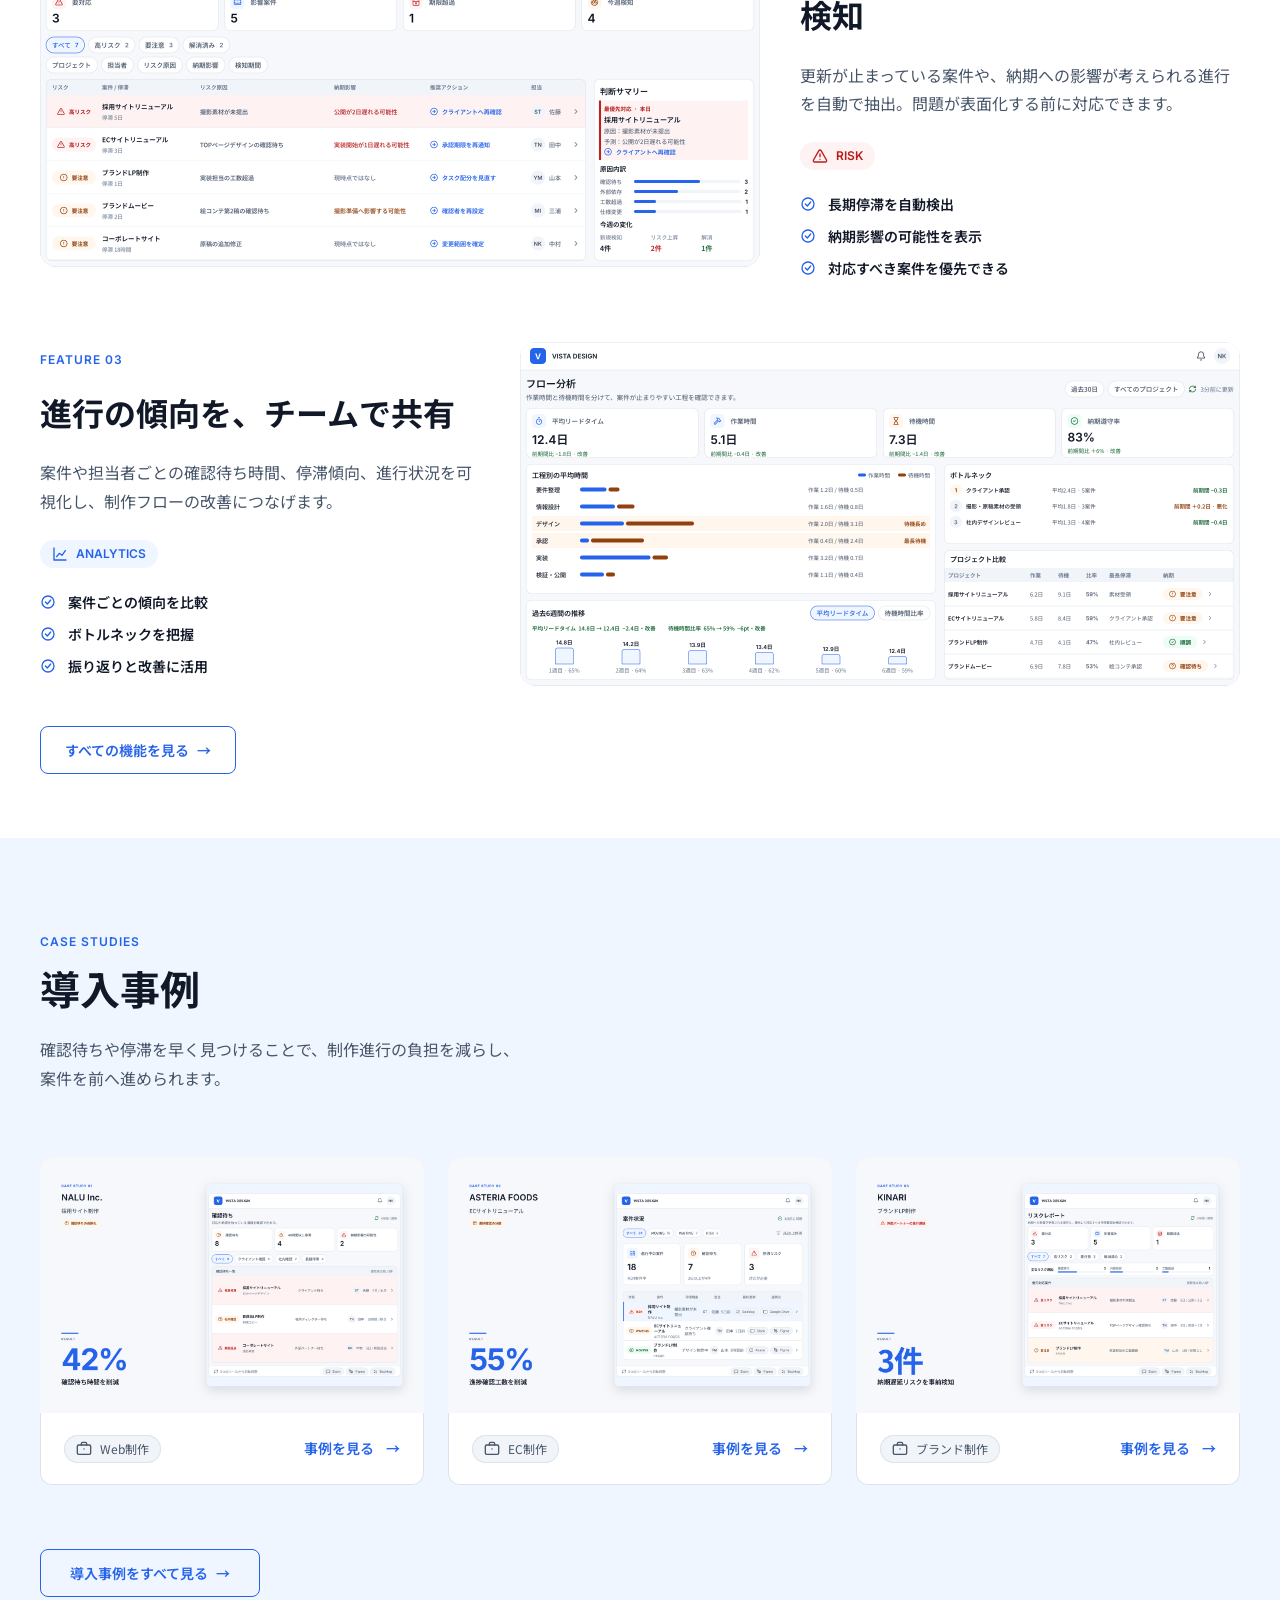
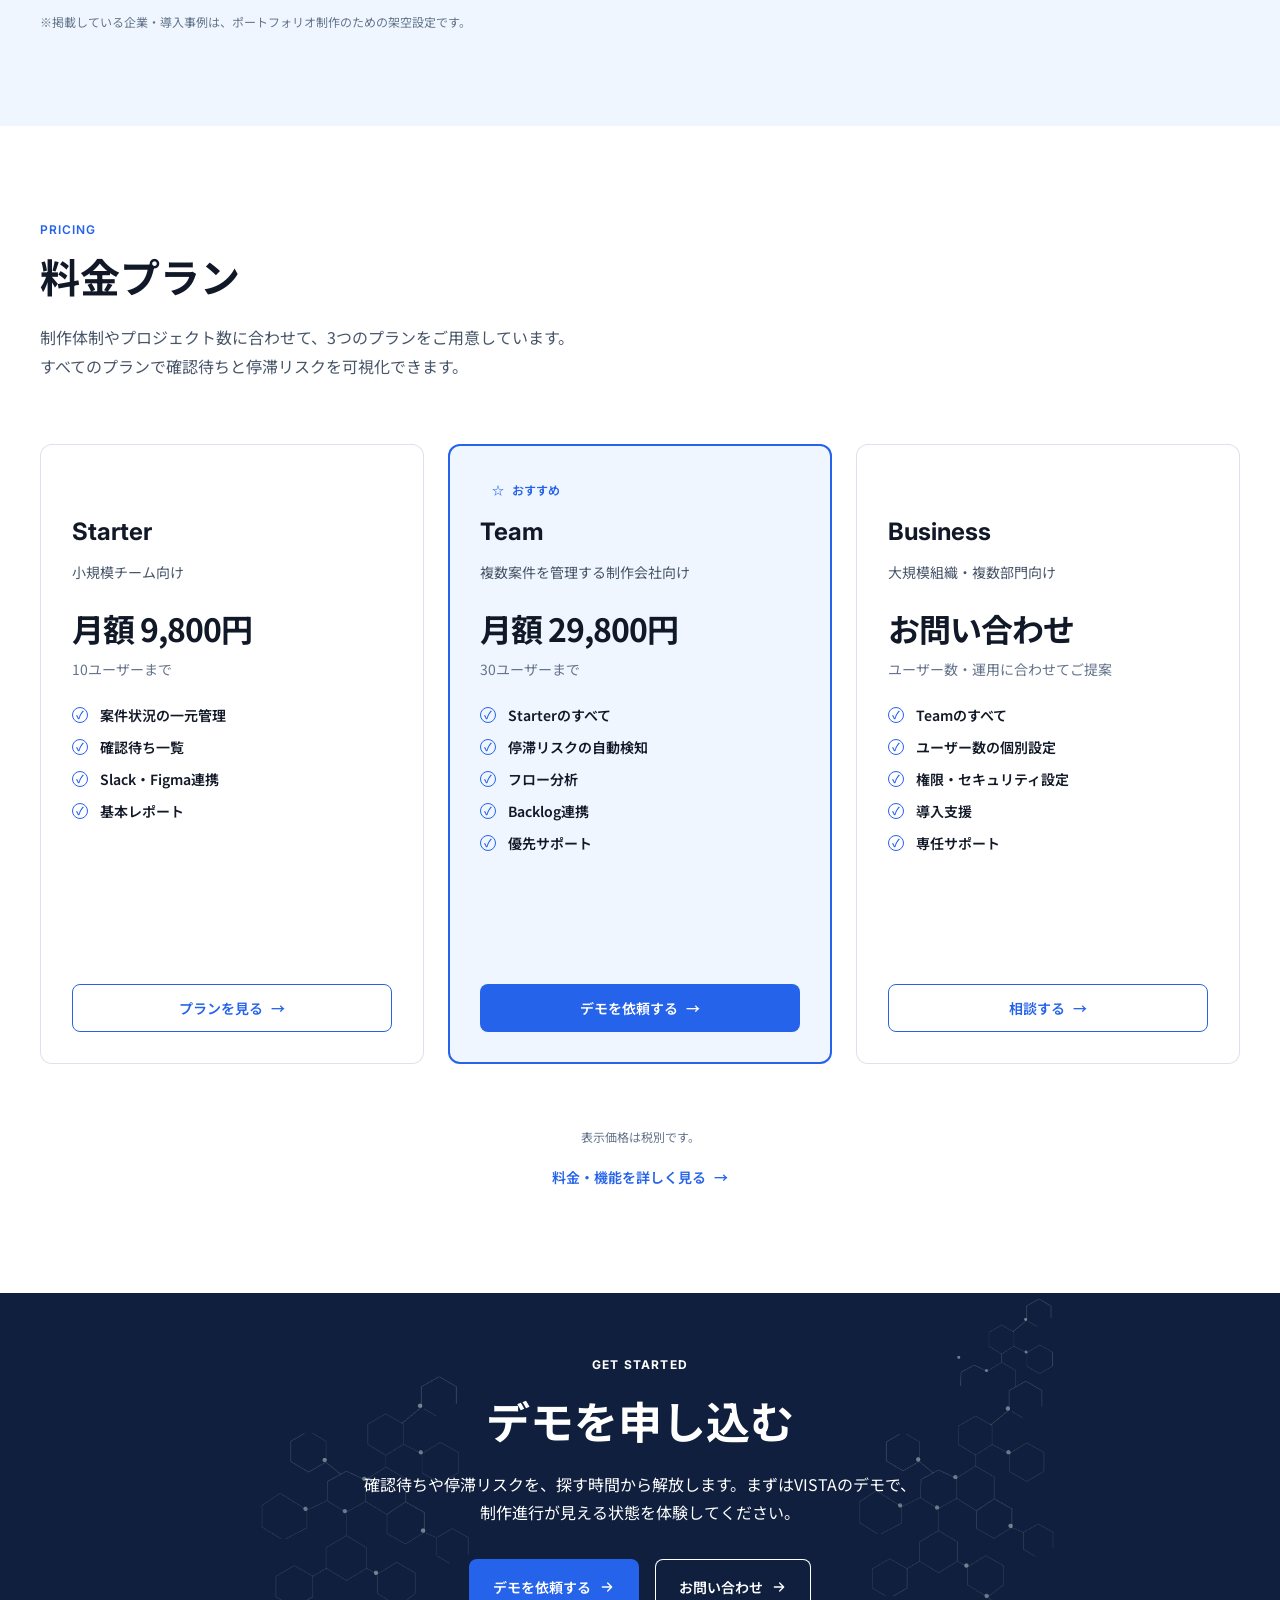
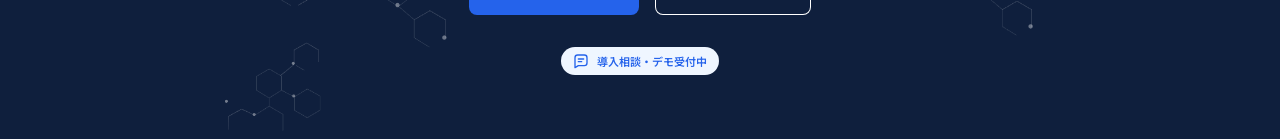
==== commit c35bdae5: "Update VISTA hero and case studies headings" ====
--- a/index.html
+++ b/index.html
@@ -81,7 +81,7 @@
         <div class="top-hero__content">
           <div class="top-hero__intro">
             <p class="eyebrow">制作会社のための進捗可視化SaaS</p>
-            <h1 class="top-hero__title" id="hero-title"><span>止まっている案件が</span><span>ひと目でわかる</span></h1>
+            <h1 class="top-hero__title" id="hero-title">VISTA</h1>
           </div>
           <div class="top-hero__conversion">
             <p class="top-hero__description"><span class="top-hero__description--desktop">Slack・Figma・Backlogなどに散らばる制作進行をつなぎ、確認待ちと停滞リスクをまとめて可視化します。</span><span class="top-hero__description--mobile">散らばる制作進行をつなぎ、確認待ちと停滞リスクをひと目で可視化します。</span></p>
--- a/assets/css/pages.css
+++ b/assets/css/pages.css
@@ -762,6 +762,11 @@
 
 .case-studies-heading {
   margin-block-end: var(--space-40);
+  text-align: center;
+}
+
+.case-studies-heading .page-title {
+  margin-inline: auto;
 }
 
 .case-detail {
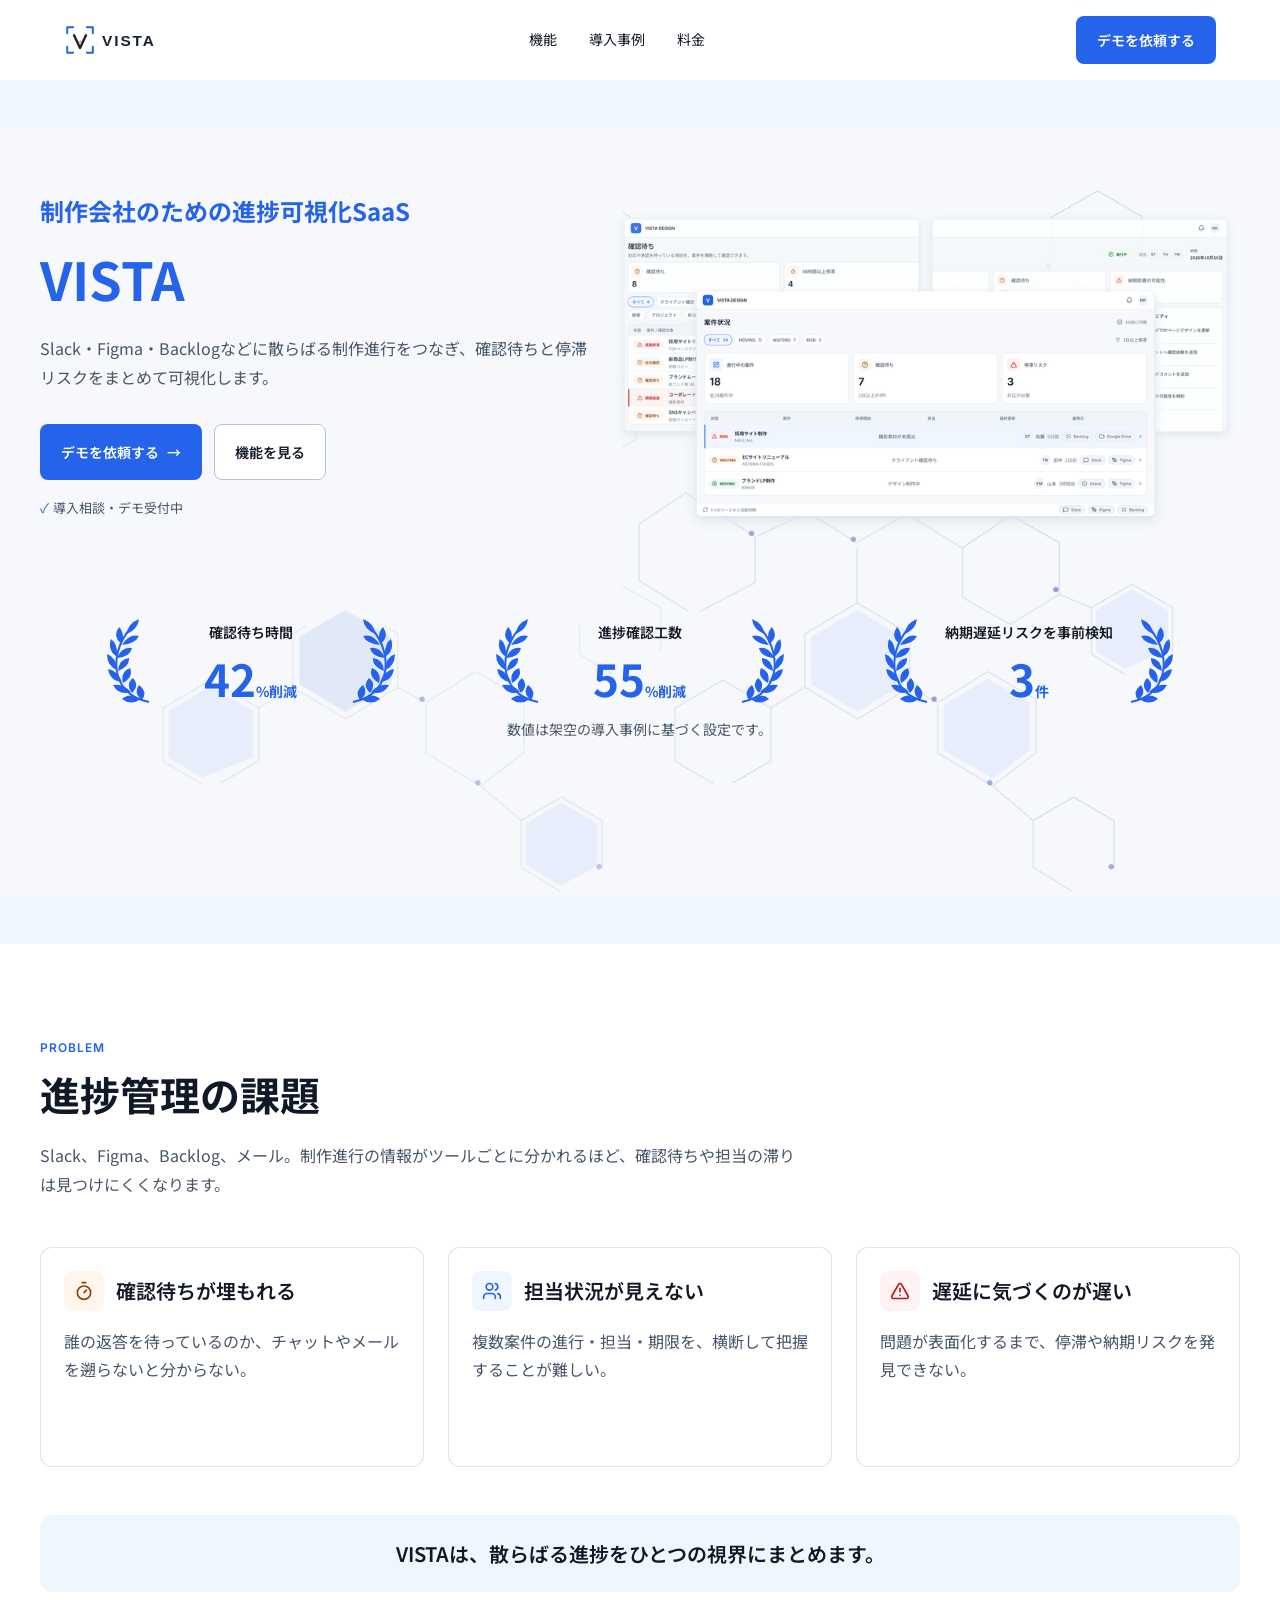
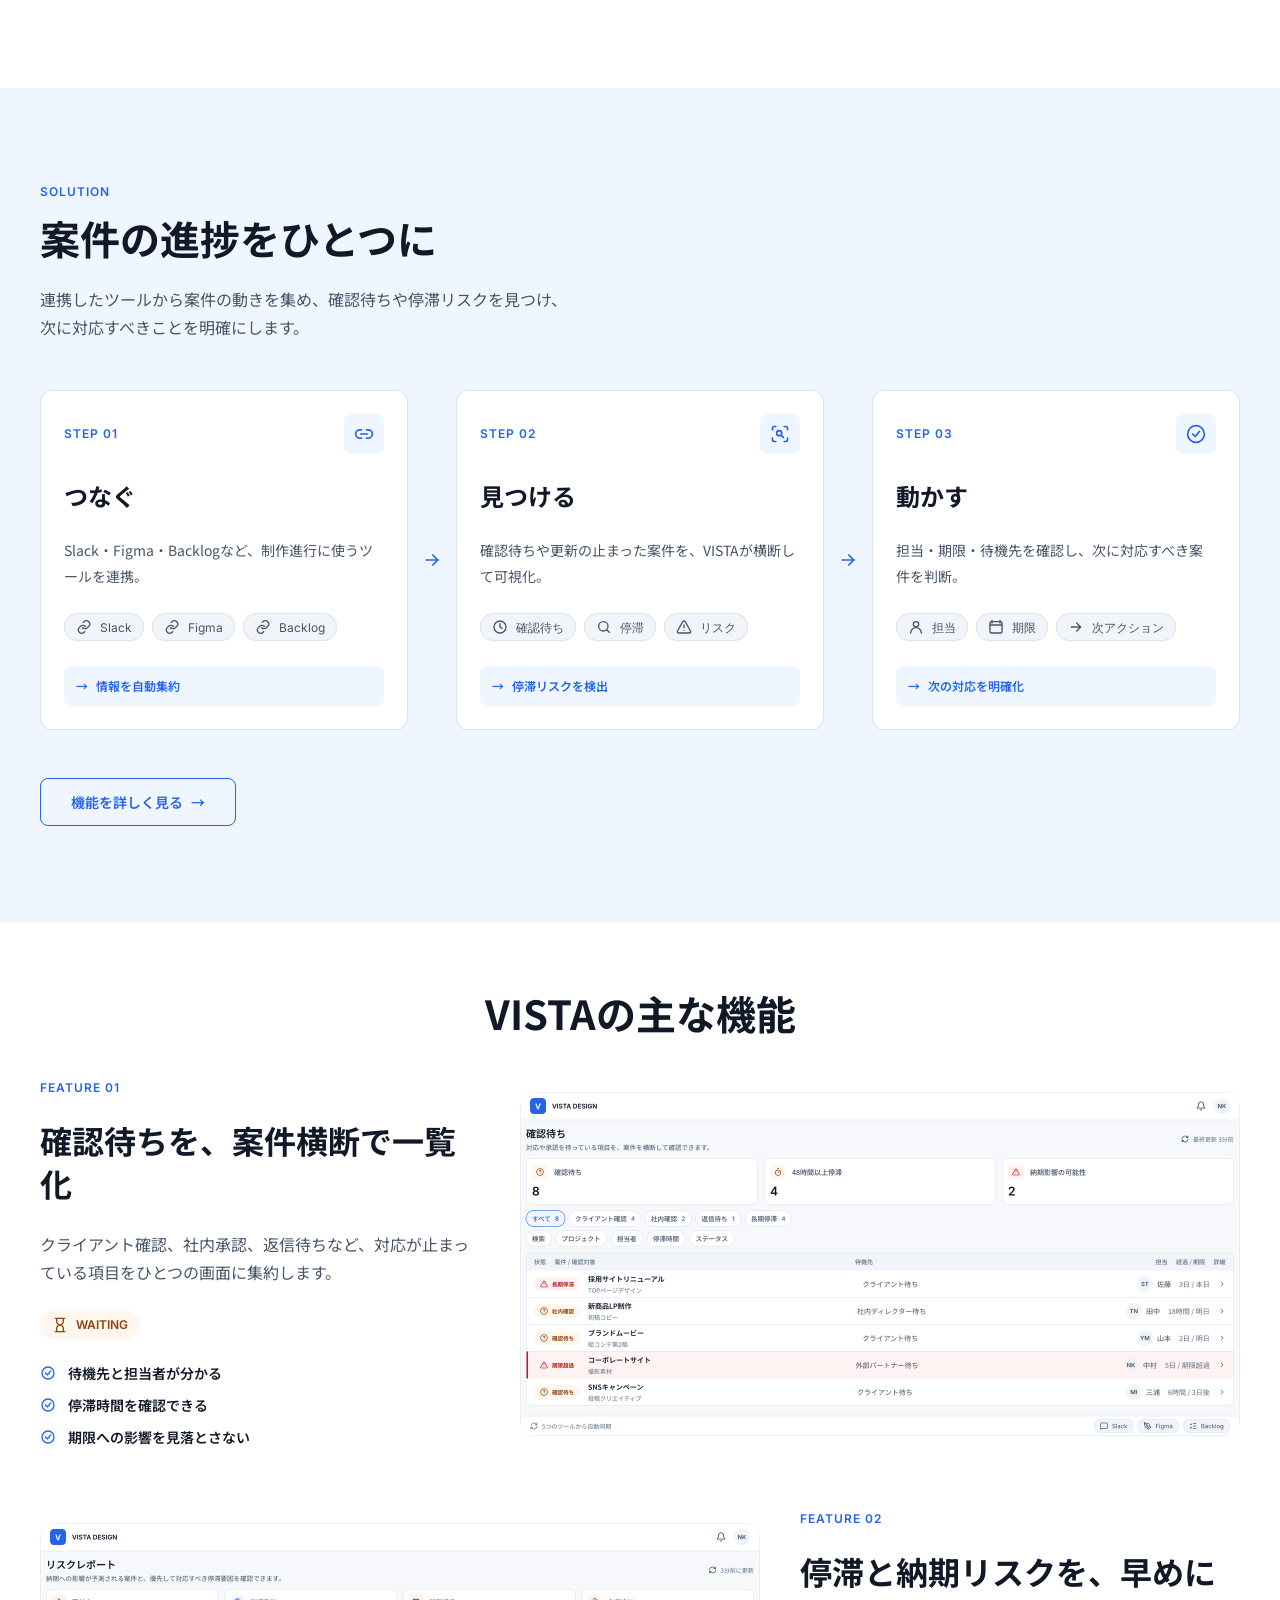
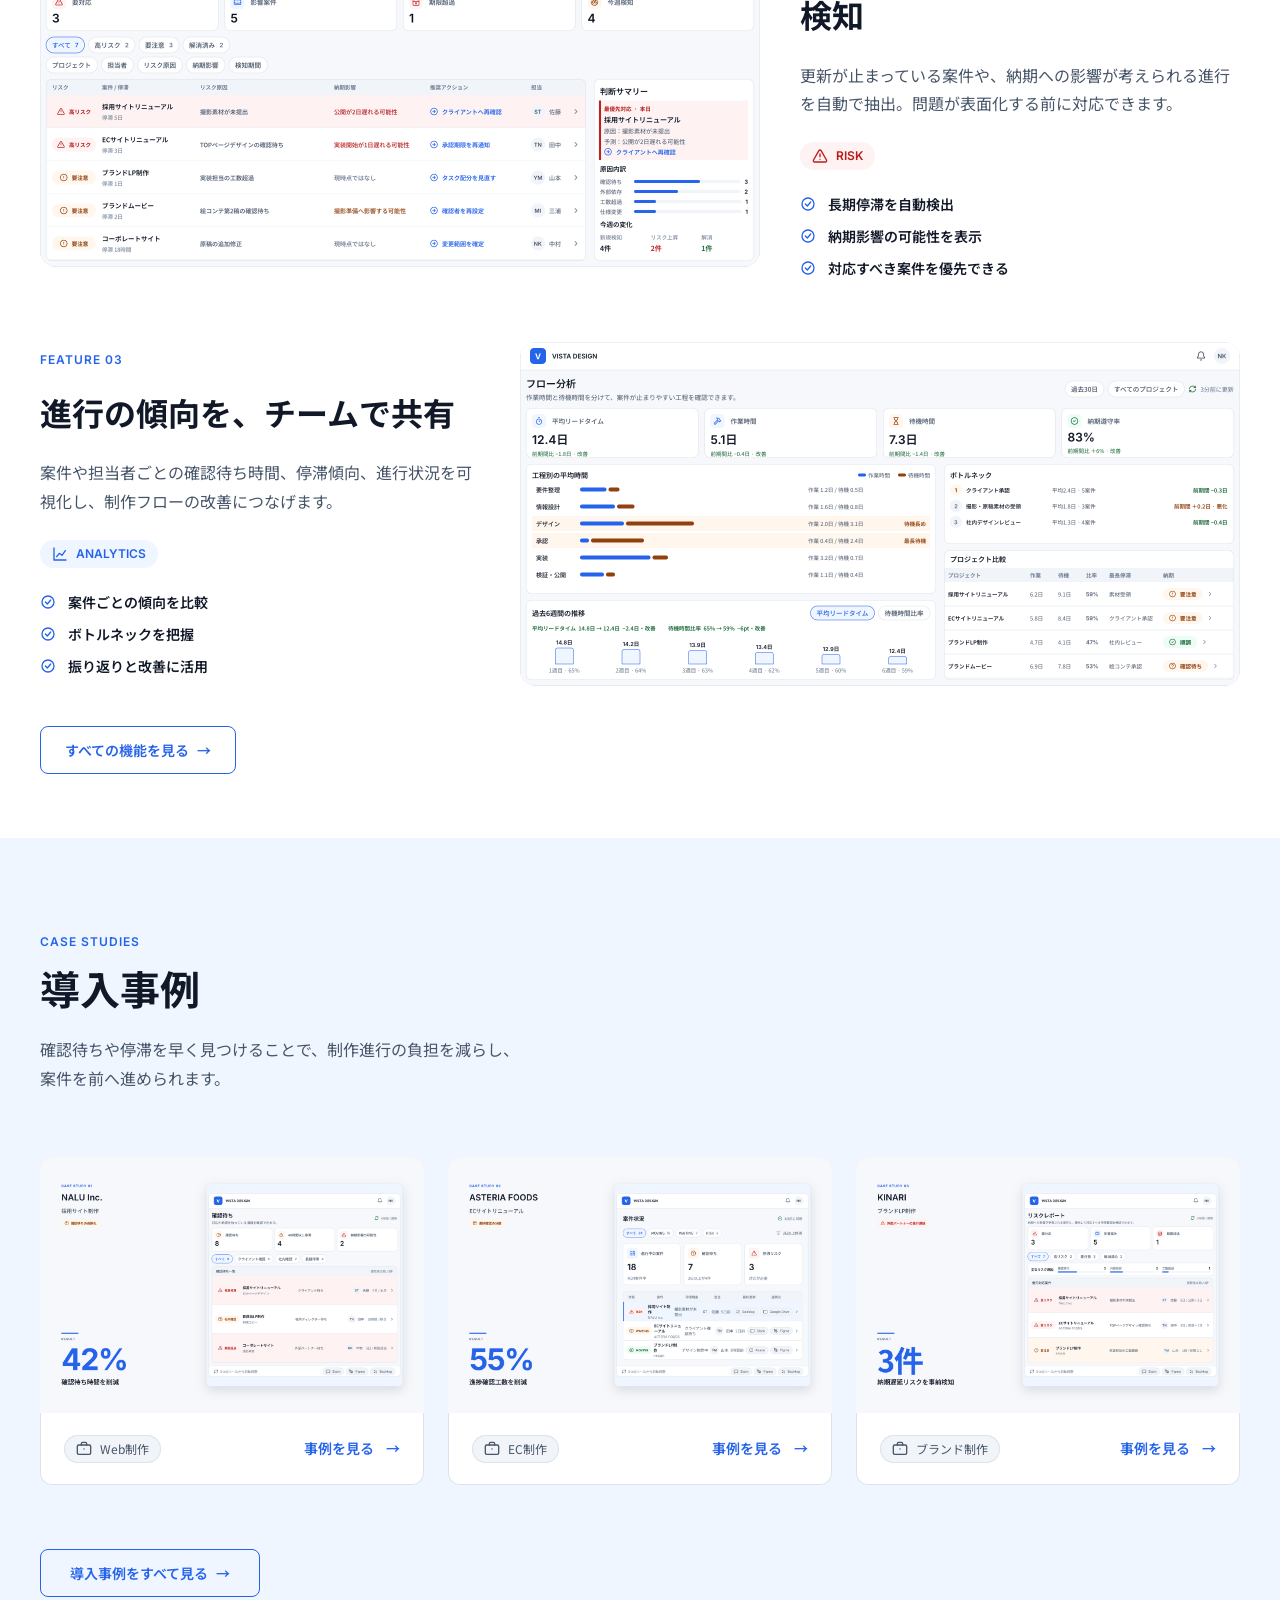
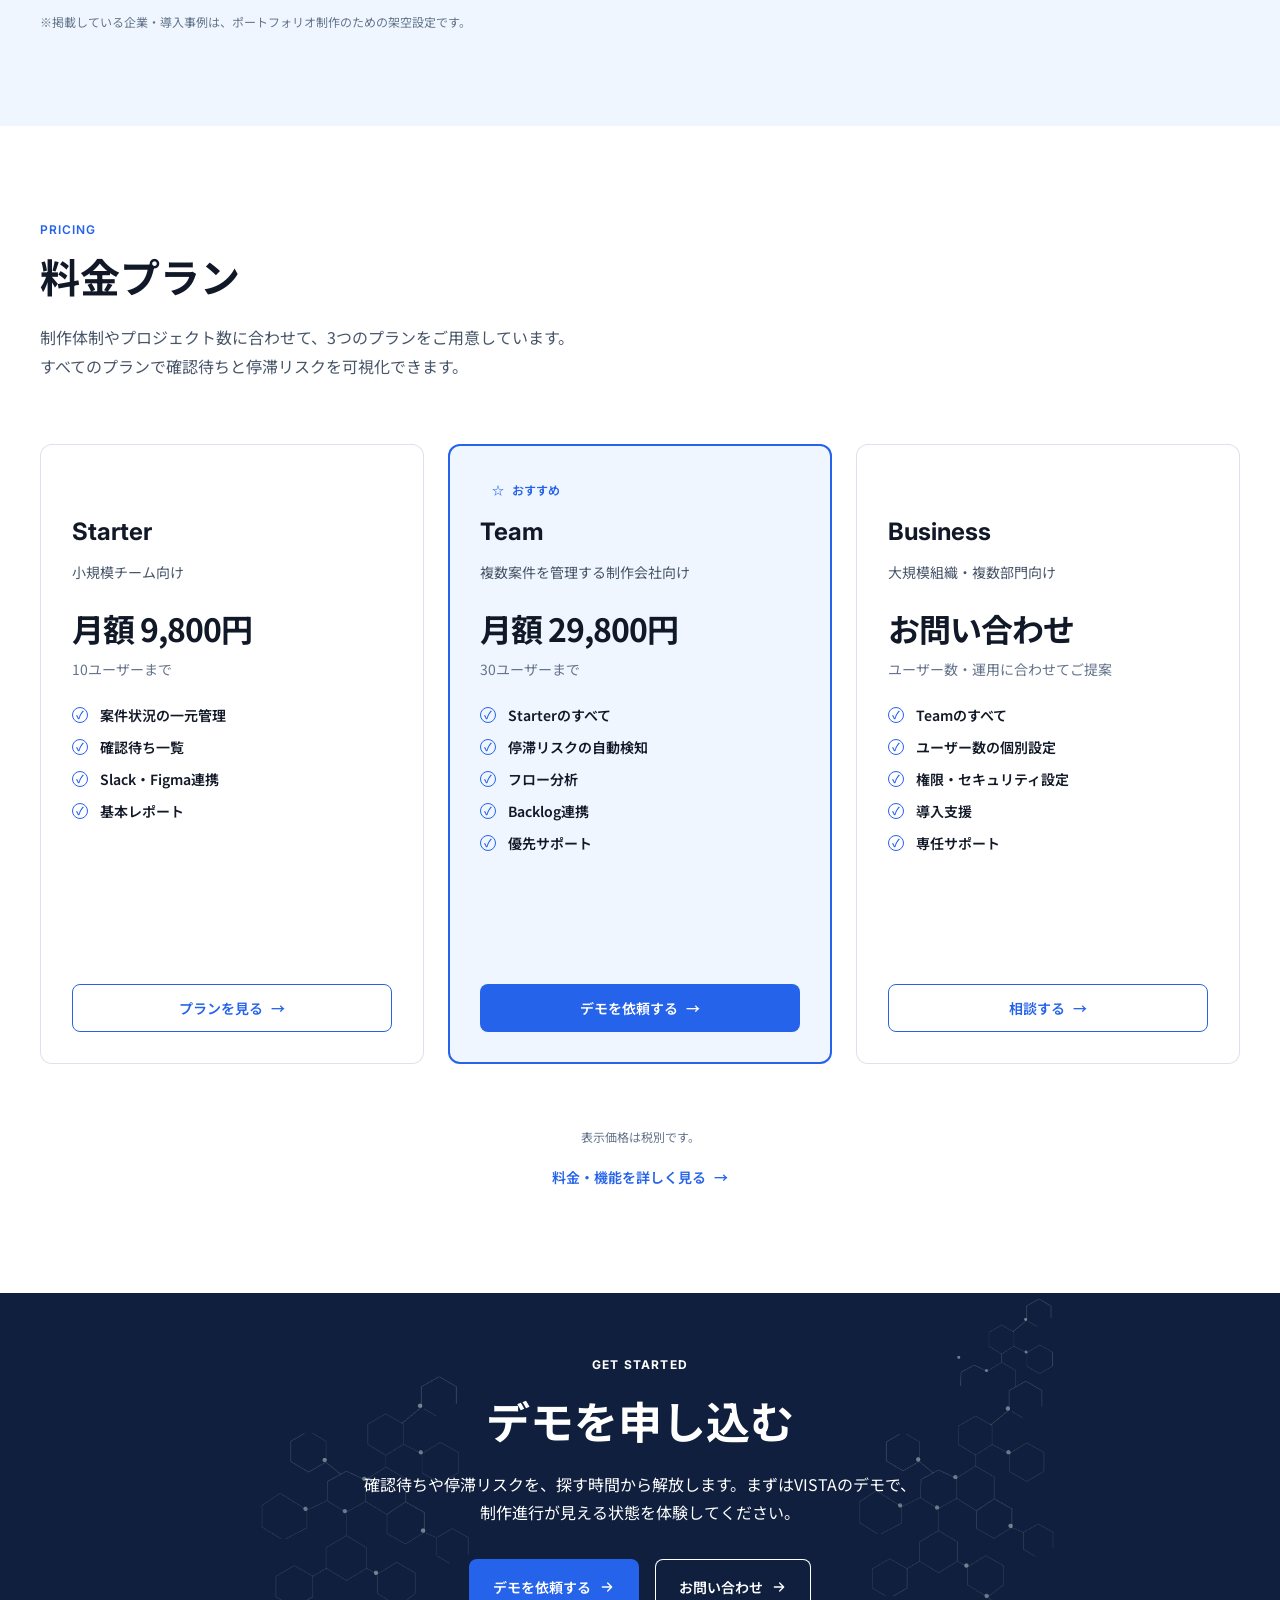
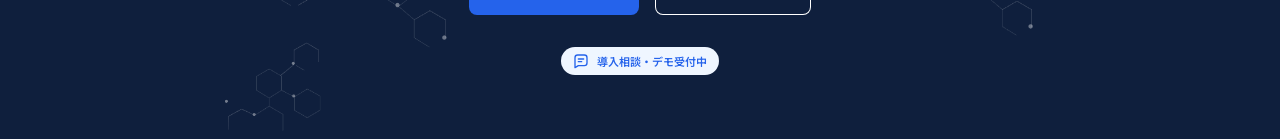
==== commit 6905e595: "Update VISTA hero typography" ====
--- a/index.html
+++ b/index.html
@@ -27,7 +27,7 @@
   <link rel="stylesheet" href="assets/css/variables.css">
   <link rel="stylesheet" href="assets/css/base.css">
   <link rel="stylesheet" href="assets/css/components.css">
-  <link rel="stylesheet" href="assets/css/pages.css?v=section-backgrounds">
+  <link rel="stylesheet" href="assets/css/pages.css?v=hero-title-blue">
   <script src="assets/js/main.js" defer></script>
 </head>
 <body data-page="top">
--- a/assets/css/pages.css
+++ b/assets/css/pages.css
@@ -1265,13 +1265,14 @@
 .top-hero .eyebrow {
   font-family: var(--font-ja);
   color: var(--color-accent);
-  font-size: var(--font-size-16);
+  font-size: var(--font-size-20);
   font-weight: 700;
   line-height: 1.4286;
   letter-spacing: 0;
 }
 
 .top-hero__title {
+  color: var(--color-accent);
   font-size: var(--font-size-32);
   line-height: 1.3;
 }
@@ -2559,7 +2560,7 @@
   }
 
   .top-hero .eyebrow {
-    font-size: var(--font-size-20);
+    font-size: var(--font-size-24);
   }
 
   .top-hero__results {
